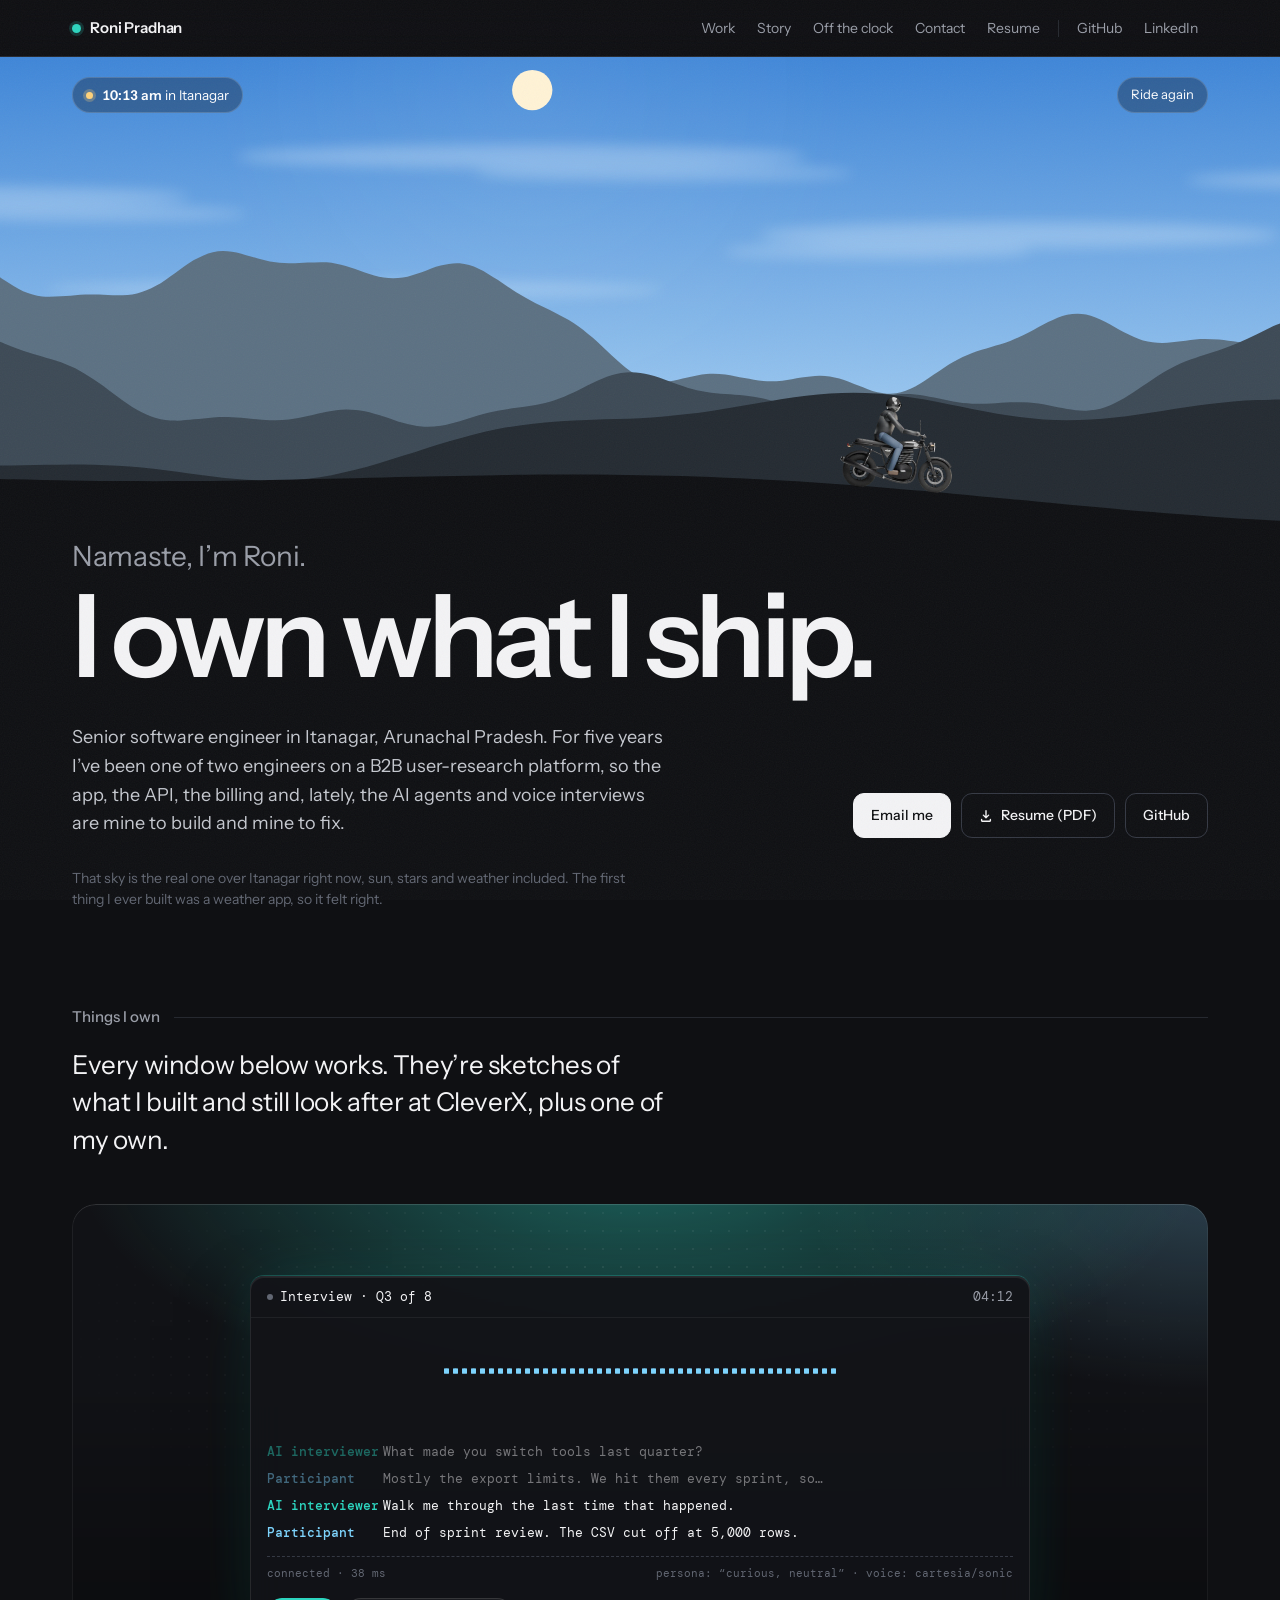
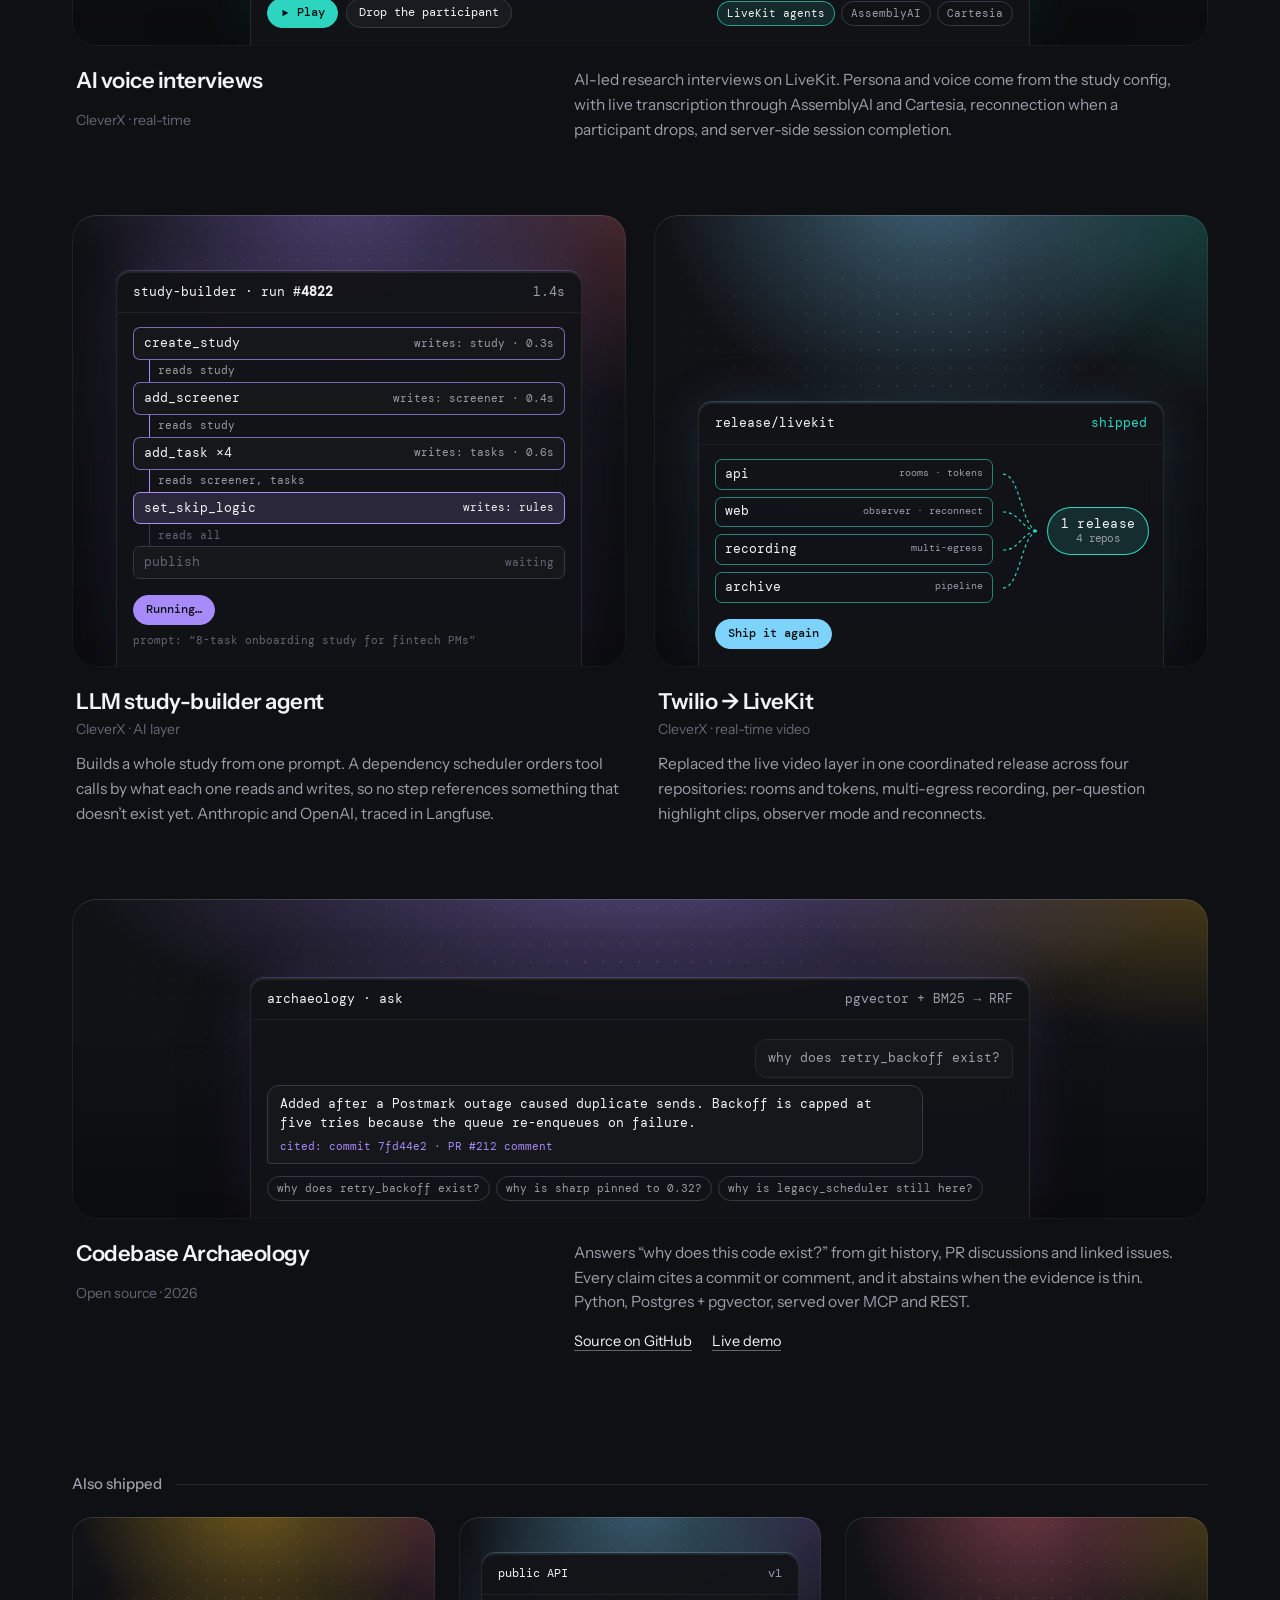
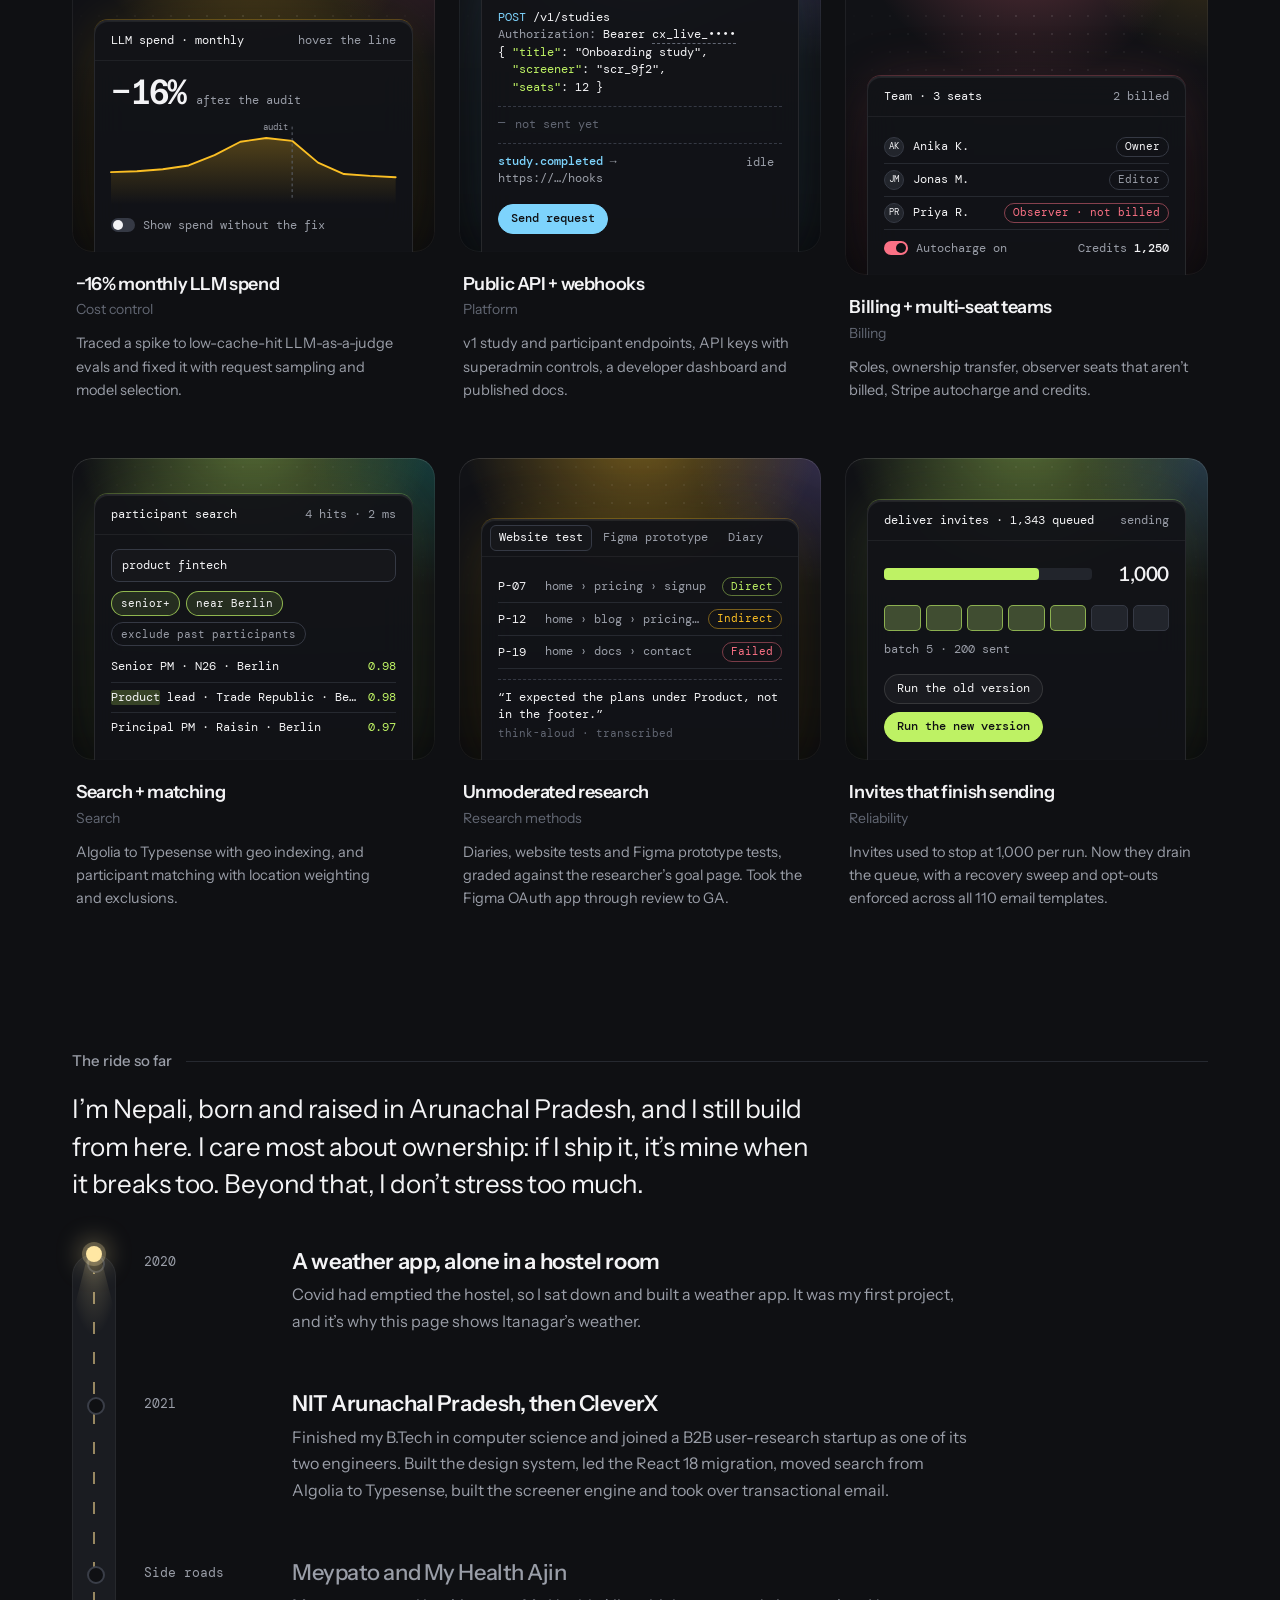
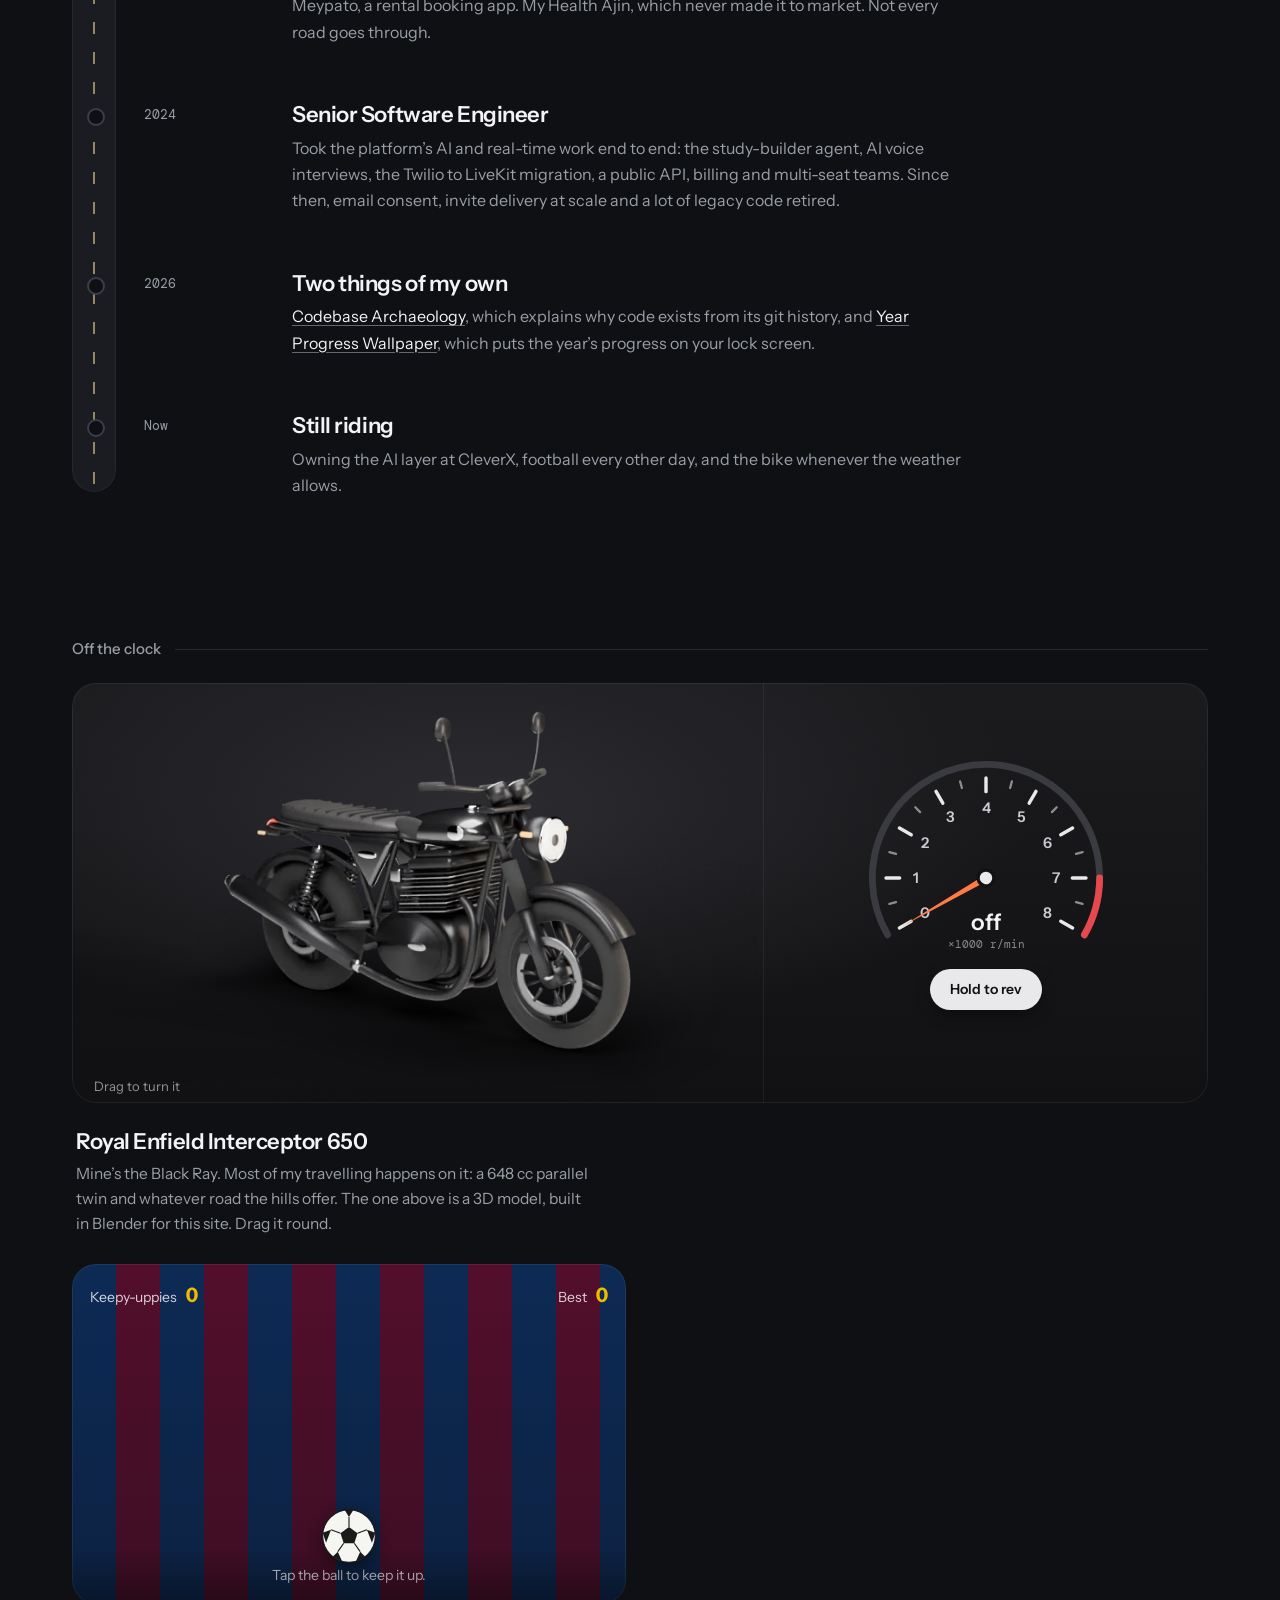
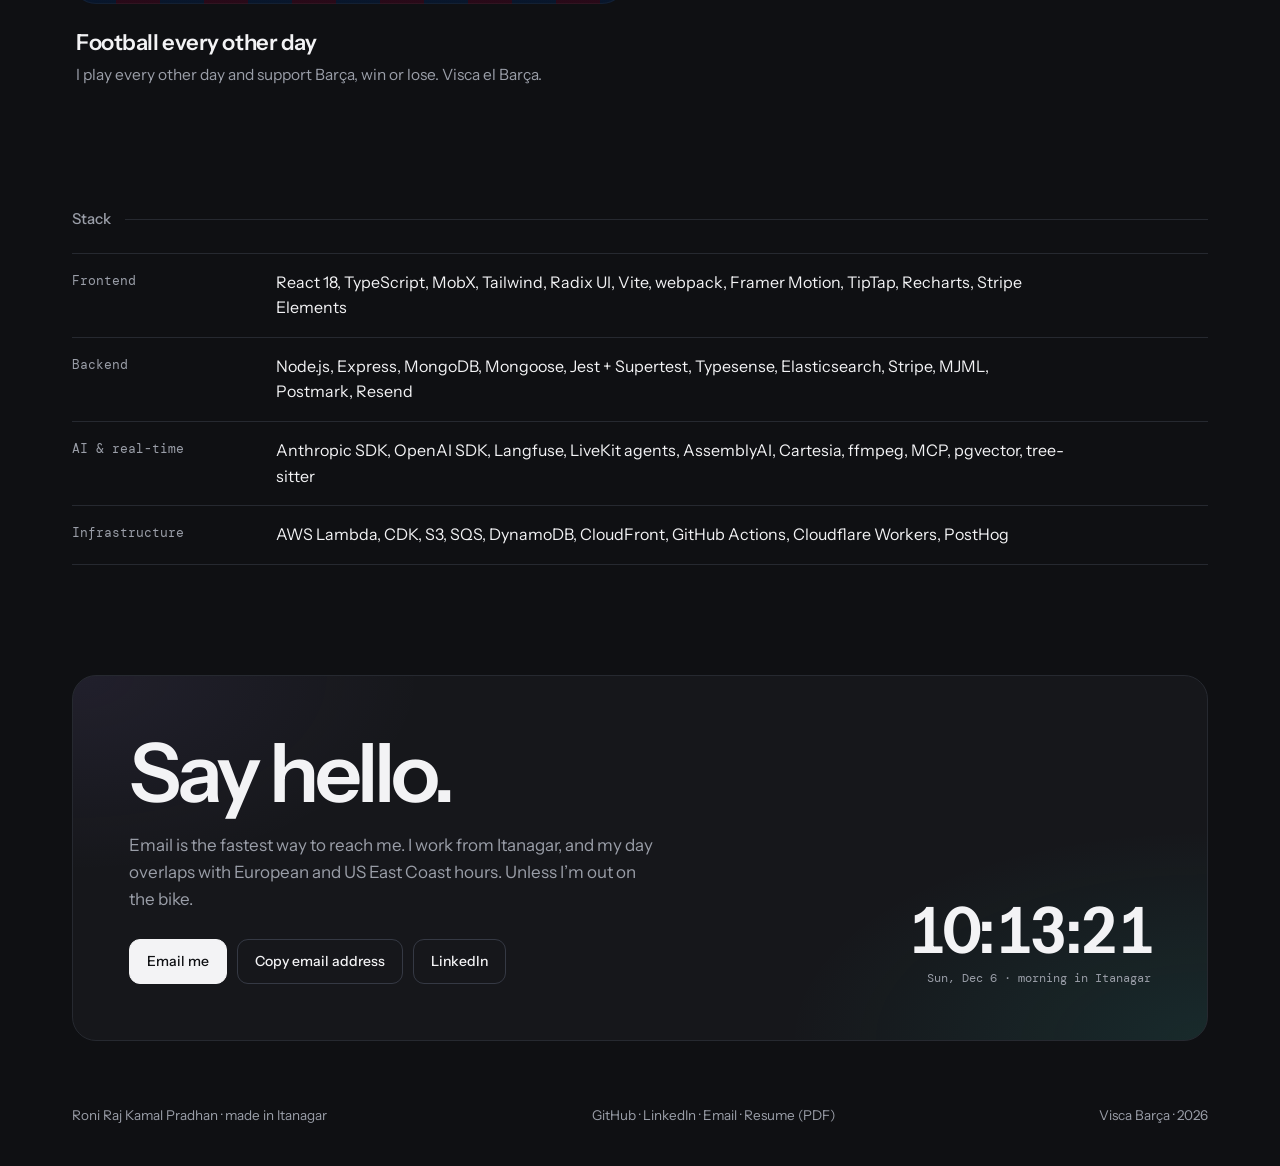
==== index.html @ 92342957 "Rebuild the Interceptor from traced reference photos The tank, seat, side covers, engine, headers, p" ====
<!doctype html>
<html lang="en">
<head>
<meta charset="utf-8">
<meta name="viewport" content="width=device-width, initial-scale=1, viewport-fit=cover">
<meta name="color-scheme" content="dark">
<meta name="theme-color" content="#0F1013">

<!--
  Things you will want to edit over time:
  · the canonical / Open Graph / JSON-LD URLs below if the domain ever changes
  · the timezone line in the "Say hello" block (keep availability details off the site)
  · the story waypoints in "The ride so far"
  · experience rows and the Codebase Archaeology card
  · the resume PDF is generated, see README
-->
<title>Roni Pradhan — Senior Software Engineer</title>
<meta name="description" content="Roni Pradhan, senior software engineer in Itanagar, Arunachal Pradesh. One of two engineers on a B2B research platform: React, Node, AWS serverless, Stripe, LLM agents and real-time voice interviews. I own what I ship.">
<link rel="canonical" href="https://ronipradhan.dev/">
<meta property="og:type" content="website">
<meta property="og:title" content="Roni Pradhan — Senior Software Engineer">
<meta property="og:description" content="Senior software engineer in Itanagar, Arunachal Pradesh. React, Node, AWS serverless, Stripe, LLM agents, real-time voice. I own what I ship.">
<meta property="og:url" content="https://ronipradhan.dev/">
<meta property="og:image" content="https://ronipradhan.dev/assets/og.png">
<meta property="og:image:width" content="1200">
<meta property="og:image:height" content="630">
<meta name="twitter:card" content="summary_large_image">
<meta name="twitter:title" content="Roni Pradhan — Senior Software Engineer">
<meta name="twitter:description" content="Senior software engineer in Itanagar, Arunachal Pradesh. I own what I ship.">
<meta name="twitter:image" content="https://ronipradhan.dev/assets/og.png">
<link rel="icon" href="assets/favicon.svg" type="image/svg+xml">

<link rel="preconnect" href="https://fonts.googleapis.com">
<link rel="preconnect" href="https://fonts.gstatic.com" crossorigin>
<link href="https://fonts.googleapis.com/css2?family=Instrument+Sans:wght@400;500;600;700&family=DM+Mono:wght@400;500&display=swap" rel="stylesheet">
<link rel="stylesheet" href="css/styles.css">

<script type="application/ld+json">
{
  "@context": "https://schema.org",
  "@type": "Person",
  "name": "Roni Raj Kamal Pradhan",
  "alternateName": "Roni Pradhan",
  "jobTitle": "Senior Software Engineer",
  "email": "mailto:ronirajkamalpradhan1112@gmail.com",
  "url": "https://ronipradhan.dev/",
  "sameAs": [
    "https://github.com/Roninanu777",
    "https://www.linkedin.com/in/roni-r-k-pradhan-279b06436/"
  ],
  "address": { "@type": "PostalAddress", "addressLocality": "Itanagar", "addressRegion": "Arunachal Pradesh", "addressCountry": "IN" },
  "alumniOf": { "@type": "CollegeOrUniversity", "name": "National Institute of Technology, Arunachal Pradesh" },
  "knowsAbout": ["React", "Node.js", "TypeScript", "AWS Lambda", "Stripe", "LLM agents", "LiveKit", "Langfuse", "MongoDB", "Typesense"]
}
</script>
</head>
<body>

<a class="skip" href="#main">Skip to content</a>

<nav class="nav" aria-label="Primary">
  <div class="wrap">
    <a class="brand" href="#top"><i aria-hidden="true"></i>Roni Pradhan</a>
    <div class="links">
      <a class="in" href="#work">Work</a>
      <a class="in" href="#story">Story</a>
      <a class="in" href="#off">Off the clock</a>
      <a class="in" href="#contact">Contact</a>
      <a href="assets/Roni-Pradhan-Senior-Software-Engineer.pdf" download>Resume</a>
      <span class="sep" aria-hidden="true"></span>
      <a href="https://github.com/Roninanu777" rel="me">GitHub</a>
      <a href="https://www.linkedin.com/in/roni-r-k-pradhan-279b06436/" rel="me">LinkedIn</a>
    </div>
  </div>
</nav>

<main class="wrap" id="main">
  <header class="hero" id="top">
    <div class="scene" id="scene" data-wx="clear">
      <svg class="land" viewBox="0 0 1600 440" preserveAspectRatio="xMidYMax slice" aria-hidden="true" focusable="false">
        <defs>
          <linearGradient id="skyg" x1="0" y1="0" x2="0" y2="1">
            <stop offset="0" class="s-top" stop-color="#0b1230"/>
            <stop offset=".78" class="s-hor" stop-color="#2a2c58"/>
          </linearGradient>
          <radialGradient id="glowg"><stop offset="0" stop-color="#fff" stop-opacity=".9"/><stop offset="1" stop-color="#fff" stop-opacity="0"/></radialGradient>
          <linearGradient id="beamg" x1="0" x2="1"><stop offset="0" stop-color="#FFE7A3" stop-opacity=".55"/><stop offset="1" stop-color="#FFE7A3" stop-opacity="0"/></linearGradient>
          <filter id="soft" x="-50%" y="-50%" width="200%" height="200%"><feGaussianBlur stdDeviation="6"/></filter>
          <filter id="beamblur" x="-20%" y="-50%" width="140%" height="200%"><feGaussianBlur stdDeviation="3"/></filter>
        </defs>
        <rect class="skyfill" width="1600" height="440" fill="url(#skyg)"/>
        <g class="stars"></g>
        <circle class="glow" cx="800" cy="300" r="260" fill="url(#glowg)"/>
        <circle class="sun" cx="800" cy="300" r="17"/>
        <g class="moon" transform="translate(1210 96)"><circle r="15"/><circle class="bite" cx="7" cy="-5" r="13"/></g>
        <g class="clouds" filter="url(#soft)">
          <ellipse cx="220" cy="118" rx="200" ry="9"/><ellipse cx="330" cy="132" rx="140" ry="6"/><ellipse cx="700" cy="84" rx="240" ry="10"/><ellipse cx="820" cy="98" rx="160" ry="6"/>
          <ellipse cx="1120" cy="150" rx="220" ry="11"/><ellipse cx="1000" cy="164" rx="130" ry="6"/><ellipse cx="1450" cy="104" rx="190" ry="8"/><ellipse cx="560" cy="196" rx="260" ry="7"/>
        </g>
        <path class="r0" d="M-40,185.8 C-37.3,184.3 -29.3,180.2 -24,177.2 C-18.7,174.2 -13.3,170.4 -8,167.7 C-2.7,165.0 2.7,162.2 8,160.9 C13.3,159.6 18.7,159.2 24,159.9 C29.3,160.6 34.7,162.9 40,165.0 C45.3,167.1 50.7,170.4 56,172.5 C61.3,174.7 66.7,176.8 72,177.7 C77.3,178.6 82.7,178.4 88,177.9 C93.3,177.3 98.7,175.5 104,174.3 C109.3,173.2 114.7,171.5 120,170.8 C125.3,170.1 130.7,170.0 136,170.2 C141.3,170.3 146.7,171.4 152,172.0 C157.3,172.5 162.7,173.4 168,173.4 C173.3,173.4 178.7,172.8 184,171.9 C189.3,171.0 194.7,169.1 200,168.1 C205.3,167.0 210.7,165.5 216,165.5 C221.3,165.5 226.7,166.2 232,168.1 C237.3,169.9 242.7,173.3 248,176.6 C253.3,179.9 258.7,184.5 264,188.0 C269.3,191.5 274.7,195.1 280,197.4 C285.3,199.7 290.7,201.1 296,201.8 C301.3,202.5 306.7,202.0 312,201.7 C317.3,201.5 322.7,200.6 328,200.3 C333.3,200.1 338.7,200.1 344,200.2 C349.3,200.3 354.7,201.0 360,200.9 C365.3,200.7 370.7,200.6 376,199.3 C381.3,198.0 386.7,195.8 392,192.9 C397.3,190.1 402.7,185.9 408,182.2 C413.3,178.6 418.7,174.1 424,171.2 C429.3,168.2 434.7,165.6 440,164.5 C445.3,163.3 450.7,163.5 456,164.1 C461.3,164.7 466.7,166.7 472,168.1 C477.3,169.5 482.7,171.4 488,172.4 C493.3,173.3 498.7,173.8 504,173.9 C509.3,174.1 514.7,173.3 520,173.2 C525.3,173.1 530.7,172.7 536,173.1 C541.3,173.6 546.7,174.8 552,176.2 C557.3,177.6 562.7,179.9 568,181.6 C573.3,183.2 578.7,185.2 584,185.9 C589.3,186.7 594.7,186.7 600,185.9 C605.3,185.2 610.7,183.1 616,181.4 C621.3,179.7 626.7,177.0 632,175.8 C637.3,174.5 642.7,173.5 648,173.9 C653.3,174.3 658.7,176.0 664,178.4 C669.3,180.7 674.7,184.5 680,187.8 C685.3,191.2 690.7,195.3 696,198.6 C701.3,201.9 706.7,204.9 712,207.6 C717.3,210.4 722.7,212.5 728,215.3 C733.3,218.0 738.7,220.6 744,224.2 C749.3,227.7 754.7,232.0 760,236.5 C765.3,241.1 770.7,246.7 776,251.4 C781.3,256.2 786.7,261.4 792,264.9 C797.3,268.5 802.7,271.3 808,272.7 C813.3,274.1 818.7,274.0 824,273.6 C829.3,273.1 834.7,271.3 840,270.2 C845.3,269.2 850.7,267.7 856,267.3 C861.3,266.8 866.7,267.1 872,267.6 C877.3,268.2 882.7,269.7 888,270.6 C893.3,271.5 898.7,272.8 904,273.1 C909.3,273.5 914.7,273.3 920,272.8 C925.3,272.3 930.7,270.9 936,270.2 C941.3,269.5 946.7,268.5 952,268.6 C957.3,268.7 962.7,269.6 968,270.9 C973.3,272.3 978.7,274.9 984,276.8 C989.3,278.7 994.7,281.4 1000,282.5 C1005.3,283.6 1010.7,284.2 1016,283.4 C1021.3,282.6 1026.7,280.3 1032,277.7 C1037.3,275.0 1042.7,270.9 1048,267.4 C1053.3,264.0 1058.7,260.0 1064,257.0 C1069.3,254.0 1074.7,251.5 1080,249.4 C1085.3,247.3 1090.7,246.1 1096,244.4 C1101.3,242.7 1106.7,241.4 1112,239.3 C1117.3,237.2 1122.7,234.6 1128,232.0 C1133.3,229.3 1138.7,225.9 1144,223.4 C1149.3,220.9 1154.7,218.3 1160,217.2 C1165.3,216.2 1170.7,216.0 1176,217.0 C1181.3,218.0 1186.7,220.6 1192,223.1 C1197.3,225.7 1202.7,229.4 1208,232.1 C1213.3,234.7 1218.7,237.5 1224,239.0 C1229.3,240.5 1234.7,241.0 1240,241.1 C1245.3,241.2 1250.7,240.1 1256,239.6 C1261.3,239.0 1266.7,238.0 1272,237.7 C1277.3,237.5 1282.7,237.7 1288,238.2 C1293.3,238.6 1298.7,239.8 1304,240.2 C1309.3,240.6 1314.7,241.3 1320,240.8 C1325.3,240.3 1330.7,239.1 1336,237.4 C1341.3,235.8 1346.7,232.9 1352,230.8 C1357.3,228.7 1362.7,226.0 1368,224.7 C1373.3,223.5 1378.7,222.8 1384,223.4 C1389.3,223.9 1394.7,225.8 1400,227.8 C1405.3,229.8 1410.7,233.0 1416,235.2 C1421.3,237.4 1426.7,239.8 1432,241.0 C1437.3,242.2 1442.7,242.5 1448,242.2 C1453.3,241.9 1458.7,240.4 1464,239.3 C1469.3,238.2 1474.7,236.5 1480,235.5 C1485.3,234.4 1490.7,233.7 1496,232.9 C1501.3,232.2 1506.7,232.1 1512,231.0 C1517.3,229.8 1522.7,228.8 1528,226.3 C1533.3,223.8 1538.7,220.4 1544,216.1 C1549.3,211.9 1554.7,206.2 1560,201.0 C1565.3,195.7 1570.7,189.5 1576,184.8 C1581.3,180.0 1586.7,175.5 1592,172.4 C1597.3,169.4 1602.7,167.6 1608,166.2 C1613.3,164.9 1618.7,165.0 1624,164.5 C1629.3,164.0 1637.3,163.5 1640,163.3 L1640,440 L-40,440 Z"/>
        <path class="r1" d="M-40,224.7 C-37.3,223.2 -29.3,218.4 -24,216.1 C-18.7,213.8 -13.3,211.9 -8,210.9 C-2.7,209.9 2.7,209.9 8,210.1 C13.3,210.4 18.7,211.6 24,212.4 C29.3,213.3 34.7,214.6 40,215.3 C45.3,216.1 50.7,216.6 56,216.9 C61.3,217.1 66.7,216.9 72,216.9 C77.3,217.0 82.7,216.8 88,217.2 C93.3,217.6 98.7,218.2 104,219.4 C109.3,220.5 114.7,222.3 120,224.0 C125.3,225.7 130.7,228.0 136,229.6 C141.3,231.2 146.7,232.9 152,233.6 C157.3,234.4 162.7,234.5 168,234.2 C173.3,233.8 178.7,232.6 184,231.5 C189.3,230.5 194.7,228.9 200,228.1 C205.3,227.3 210.7,226.5 216,226.7 C221.3,226.8 226.7,227.7 232,229.1 C237.3,230.4 242.7,232.6 248,234.7 C253.3,236.8 258.7,239.4 264,241.5 C269.3,243.7 274.7,245.8 280,247.6 C285.3,249.4 290.7,250.8 296,252.4 C301.3,254.1 306.7,255.4 312,257.4 C317.3,259.5 322.7,261.7 328,264.6 C333.3,267.5 338.7,271.1 344,274.8 C349.3,278.4 354.7,282.8 360,286.6 C365.3,290.4 370.7,294.4 376,297.3 C381.3,300.3 386.7,302.7 392,304.2 C397.3,305.8 402.7,306.3 408,306.5 C413.3,306.7 418.7,305.9 424,305.4 C429.3,305.0 434.7,304.1 440,303.8 C445.3,303.5 450.7,303.4 456,303.6 C461.3,303.7 466.7,304.4 472,304.9 C477.3,305.3 482.7,306.0 488,306.1 C493.3,306.3 498.7,306.2 504,305.6 C509.3,305.0 514.7,303.8 520,302.7 C525.3,301.7 530.7,300.0 536,299.1 C541.3,298.1 546.7,297.2 552,297.1 C557.3,297.0 562.7,297.6 568,298.6 C573.3,299.6 578.7,301.5 584,303.1 C589.3,304.8 594.7,307.0 600,308.4 C605.3,309.8 610.7,311.1 616,311.5 C621.3,311.9 626.7,311.6 632,310.8 C637.3,310.1 642.7,308.4 648,307.0 C653.3,305.5 658.7,303.5 664,302.0 C669.3,300.5 674.7,299.1 680,298.1 C685.3,297.0 690.7,296.4 696,295.7 C701.3,294.9 706.7,294.4 712,293.4 C717.3,292.3 722.7,291.1 728,289.4 C733.3,287.6 738.7,285.2 744,282.8 C749.3,280.3 754.7,277.2 760,274.8 C765.3,272.4 770.7,269.8 776,268.3 C781.3,266.8 786.7,265.8 792,265.8 C797.3,265.7 802.7,266.7 808,267.9 C813.3,269.1 818.7,271.3 824,273.1 C829.3,274.9 834.7,277.1 840,278.7 C845.3,280.2 850.7,281.5 856,282.4 C861.3,283.3 866.7,283.7 872,284.1 C877.3,284.6 882.7,284.7 888,285.4 C893.3,286.0 898.7,286.8 904,287.9 C909.3,289.1 914.7,290.8 920,292.3 C925.3,293.8 930.7,295.7 936,296.9 C941.3,298.2 946.7,299.3 952,299.5 C957.3,299.7 962.7,299.3 968,298.3 C973.3,297.3 978.7,295.4 984,293.7 C989.3,292.0 994.7,289.7 1000,288.2 C1005.3,286.6 1010.7,285.2 1016,284.5 C1021.3,283.9 1026.7,284.0 1032,284.4 C1037.3,284.8 1042.7,286.1 1048,287.1 C1053.3,288.1 1058.7,289.6 1064,290.4 C1069.3,291.3 1074.7,292.0 1080,292.2 C1085.3,292.5 1090.7,292.2 1096,292.0 C1101.3,291.8 1106.7,291.1 1112,291.0 C1117.3,290.9 1122.7,290.8 1128,291.3 C1133.3,291.7 1138.7,292.6 1144,293.6 C1149.3,294.5 1154.7,295.9 1160,296.7 C1165.3,297.4 1170.7,298.3 1176,298.1 C1181.3,297.8 1186.7,297.0 1192,295.2 C1197.3,293.5 1202.7,290.7 1208,287.7 C1213.3,284.7 1218.7,280.7 1224,277.2 C1229.3,273.7 1234.7,269.8 1240,266.6 C1245.3,263.5 1250.7,260.6 1256,258.2 C1261.3,255.8 1266.7,254.1 1272,252.2 C1277.3,250.4 1282.7,249.0 1288,247.1 C1293.3,245.2 1298.7,243.3 1304,241.1 C1309.3,238.8 1314.7,236.1 1320,233.6 C1325.3,231.1 1330.7,228.2 1336,226.0 C1341.3,223.9 1346.7,221.9 1352,220.8 C1357.3,219.8 1362.7,219.4 1368,219.5 C1373.3,219.7 1378.7,220.8 1384,221.7 C1389.3,222.5 1394.7,224.1 1400,224.8 C1405.3,225.5 1410.7,226.1 1416,226.0 C1421.3,225.8 1426.7,224.9 1432,223.7 C1437.3,222.5 1442.7,220.5 1448,218.8 C1453.3,217.1 1458.7,214.9 1464,213.4 C1469.3,211.9 1474.7,210.6 1480,209.8 C1485.3,209.0 1490.7,208.8 1496,208.6 C1501.3,208.3 1506.7,208.6 1512,208.3 C1517.3,208.1 1522.7,207.8 1528,207.1 C1533.3,206.5 1538.7,205.3 1544,204.2 C1549.3,203.1 1554.7,201.4 1560,200.5 C1565.3,199.6 1570.7,198.6 1576,198.7 C1581.3,198.8 1586.7,199.5 1592,201.1 C1597.3,202.6 1602.7,205.2 1608,208.0 C1613.3,210.7 1618.7,214.4 1624,217.5 C1629.3,220.6 1637.3,225.1 1640,226.6 L1640,440 L-40,440 Z"/>
        <path class="r2" d="M-40,323.7 C-36.7,323.1 -26.7,321.3 -20,320.3 C-13.3,319.2 -6.7,318.1 0,317.3 C6.7,316.4 13.3,315.7 20,315.2 C26.7,314.7 33.3,314.4 40,314.4 C46.7,314.3 53.3,314.5 60,314.9 C66.7,315.3 73.3,316.0 80,316.9 C86.7,317.7 93.3,318.8 100,320.0 C106.7,321.3 113.3,322.7 120,324.1 C126.7,325.5 133.3,327.1 140,328.6 C146.7,330.1 153.3,331.7 160,333.1 C166.7,334.5 173.3,335.9 180,337.1 C186.7,338.3 193.3,339.4 200,340.4 C206.7,341.3 213.3,342.0 220,342.6 C226.7,343.2 233.3,343.6 240,343.9 C246.7,344.1 253.3,344.2 260,344.3 C266.7,344.3 273.3,344.2 280,344.1 C286.7,344.0 293.3,343.8 300,343.7 C306.7,343.6 313.3,343.4 320,343.4 C326.7,343.4 333.3,343.4 340,343.6 C346.7,343.8 353.3,344.1 360,344.5 C366.7,344.9 373.3,345.5 380,346.1 C386.7,346.7 393.3,347.5 400,348.3 C406.7,349.2 413.3,350.1 420,351.0 C426.7,351.8 433.3,352.8 440,353.6 C446.7,354.4 453.3,355.2 460,355.7 C466.7,356.3 473.3,356.8 480,357.0 C486.7,357.2 493.3,357.2 500,357.0 C506.7,356.7 513.3,356.3 520,355.5 C526.7,354.8 533.3,353.7 540,352.5 C546.7,351.2 553.3,349.7 560,348.0 C566.7,346.4 573.3,344.4 580,342.5 C586.7,340.5 593.3,338.3 600,336.2 C606.7,334.1 613.3,331.9 620,329.7 C626.7,327.6 633.3,325.5 640,323.6 C646.7,321.6 653.3,319.8 660,318.1 C666.7,316.4 673.3,314.9 680,313.6 C686.7,312.3 693.3,311.2 700,310.3 C706.7,309.3 713.3,308.6 720,308.0 C726.7,307.4 733.3,307.0 740,306.7 C746.7,306.3 753.3,306.1 760,305.8 C766.7,305.6 773.3,305.4 780,305.2 C786.7,305.0 793.3,304.7 800,304.4 C806.7,304.0 813.3,303.6 820,303.0 C826.7,302.5 833.3,301.8 840,301.0 C846.7,300.2 853.3,299.3 860,298.3 C866.7,297.4 873.3,296.2 880,295.1 C886.7,294.0 893.3,292.8 900,291.6 C906.7,290.5 913.3,289.3 920,288.3 C926.7,287.3 933.3,286.3 940,285.5 C946.7,284.7 953.3,284.1 960,283.6 C966.7,283.2 973.3,283.0 980,283.0 C986.7,283.0 993.3,283.2 1000,283.7 C1006.7,284.1 1013.3,284.8 1020,285.7 C1026.7,286.5 1033.3,287.6 1040,288.8 C1046.7,289.9 1053.3,291.3 1060,292.6 C1066.7,293.9 1073.3,295.3 1080,296.6 C1086.7,297.9 1093.3,299.3 1100,300.4 C1106.7,301.6 1113.3,302.6 1120,303.5 C1126.7,304.3 1133.3,305.0 1140,305.5 C1146.7,305.9 1153.3,306.2 1160,306.2 C1166.7,306.2 1173.3,306.0 1180,305.6 C1186.7,305.3 1193.3,304.6 1200,303.9 C1206.7,303.2 1213.3,302.3 1220,301.3 C1226.7,300.4 1233.3,299.3 1240,298.3 C1246.7,297.2 1253.3,296.2 1260,295.2 C1266.7,294.2 1273.3,293.3 1280,292.5 C1286.7,291.7 1293.3,291.0 1300,290.4 C1306.7,289.9 1313.3,289.5 1320,289.2 C1326.7,288.9 1333.3,288.8 1340,288.8 C1346.7,288.7 1353.3,288.8 1360,289.0 C1366.7,289.1 1373.3,289.3 1380,289.5 C1386.7,289.7 1393.3,289.9 1400,290.0 C1406.7,290.1 1413.3,290.2 1420,290.1 C1426.7,290.1 1433.3,289.9 1440,289.5 C1446.7,289.2 1453.3,288.7 1460,288.0 C1466.7,287.3 1473.3,286.5 1480,285.5 C1486.7,284.5 1493.3,283.4 1500,282.2 C1506.7,281.0 1513.3,279.6 1520,278.3 C1526.7,277.0 1533.3,275.5 1540,274.3 C1546.7,273.0 1553.3,271.7 1560,270.6 C1566.7,269.5 1573.3,268.5 1580,267.7 C1586.7,267.0 1593.3,266.4 1600,266.1 C1606.7,265.8 1613.3,265.7 1620,266.0 C1626.7,266.2 1636.7,267.2 1640,267.4 L1640,440 L-40,440 Z"/>
        <path class="r3" d="M-40,345.8 C-36.0,345.9 -24.0,346.1 -16,346.2 C-8.0,346.3 0.0,346.5 8,346.7 C16.0,346.9 24.0,347.1 32,347.4 C40.0,347.6 48.0,347.9 56,348.1 C64.0,348.4 72.0,348.7 80,349.0 C88.0,349.3 96.0,349.6 104,349.9 C112.0,350.2 120.0,350.5 128,350.9 C136.0,351.2 144.0,351.5 152,351.8 C160.0,352.1 168.0,352.5 176,352.8 C184.0,353.1 192.0,353.4 200,353.7 C208.0,354.0 216.0,354.3 224,354.5 C232.0,354.8 240.0,355.1 248,355.3 C256.0,355.6 264.0,355.8 272,356.0 C280.0,356.2 288.0,356.4 296,356.6 C304.0,356.7 312.0,356.9 320,357.0 C328.0,357.1 336.0,357.2 344,357.3 C352.0,357.4 360.0,357.5 368,357.5 C376.0,357.6 384.0,357.6 392,357.6 C400.0,357.6 408.0,357.6 416,357.5 C424.0,357.5 432.0,357.4 440,357.3 C448.0,357.3 456.0,357.2 464,357.0 C472.0,356.9 480.0,356.8 488,356.6 C496.0,356.5 504.0,356.3 512,356.2 C520.0,356.0 528.0,355.8 536,355.6 C544.0,355.5 552.0,355.3 560,355.1 C568.0,354.9 576.0,354.7 584,354.5 C592.0,354.3 600.0,354.1 608,353.9 C616.0,353.7 624.0,353.5 632,353.4 C640.0,353.2 648.0,353.0 656,352.9 C664.0,352.7 672.0,352.6 680,352.5 C688.0,352.4 696.0,352.3 704,352.2 C712.0,352.1 720.0,352.1 728,352.0 C736.0,352.0 744.0,352.0 752,352.0 C760.0,352.0 768.0,352.1 776,352.1 C784.0,352.2 792.0,352.3 800,352.5 C808.0,352.6 816.0,352.8 824,353.0 C832.0,353.2 840.0,353.4 848,353.7 C856.0,353.9 864.0,354.2 872,354.6 C880.0,354.9 888.0,355.3 896,355.7 C904.0,356.1 912.0,356.5 920,357.0 C928.0,357.4 936.0,357.9 944,358.5 C952.0,359.0 960.0,359.5 968,360.1 C976.0,360.7 984.0,361.3 992,361.9 C1000.0,362.5 1008.0,363.2 1016,363.9 C1024.0,364.5 1032.0,365.2 1040,365.9 C1048.0,366.7 1056.0,367.4 1064,368.1 C1072.0,368.9 1080.0,369.6 1088,370.4 C1096.0,371.1 1104.0,371.9 1112,372.6 C1120.0,373.4 1128.0,374.2 1136,374.9 C1144.0,375.7 1152.0,376.4 1160,377.2 C1168.0,377.9 1176.0,378.7 1184,379.4 C1192.0,380.1 1200.0,380.9 1208,381.6 C1216.0,382.3 1224.0,382.9 1232,383.6 C1240.0,384.3 1248.0,384.9 1256,385.5 C1264.0,386.1 1272.0,386.7 1280,387.3 C1288.0,387.8 1296.0,388.4 1304,388.9 C1312.0,389.4 1320.0,389.8 1328,390.3 C1336.0,390.7 1344.0,391.1 1352,391.4 C1360.0,391.8 1368.0,392.1 1376,392.4 C1384.0,392.7 1392.0,392.9 1400,393.1 C1408.0,393.3 1416.0,393.5 1424,393.6 C1432.0,393.8 1440.0,393.9 1448,393.9 C1456.0,394.0 1464.0,394.0 1472,394.0 C1480.0,393.9 1488.0,393.9 1496,393.8 C1504.0,393.7 1512.0,393.6 1520,393.4 C1528.0,393.2 1536.0,393.0 1544,392.8 C1552.0,392.6 1560.0,392.4 1568,392.1 C1576.0,391.8 1584.0,391.5 1592,391.2 C1600.0,390.9 1608.0,390.5 1616,390.2 C1624.0,389.8 1636.0,389.2 1640,389.0 L1640,440 L-40,440 Z"/>
        <path id="road" d="M-40,345.8 C-36.0,345.9 -24.0,346.1 -16,346.2 C-8.0,346.3 0.0,346.5 8,346.7 C16.0,346.9 24.0,347.1 32,347.4 C40.0,347.6 48.0,347.9 56,348.1 C64.0,348.4 72.0,348.7 80,349.0 C88.0,349.3 96.0,349.6 104,349.9 C112.0,350.2 120.0,350.5 128,350.9 C136.0,351.2 144.0,351.5 152,351.8 C160.0,352.1 168.0,352.5 176,352.8 C184.0,353.1 192.0,353.4 200,353.7 C208.0,354.0 216.0,354.3 224,354.5 C232.0,354.8 240.0,355.1 248,355.3 C256.0,355.6 264.0,355.8 272,356.0 C280.0,356.2 288.0,356.4 296,356.6 C304.0,356.7 312.0,356.9 320,357.0 C328.0,357.1 336.0,357.2 344,357.3 C352.0,357.4 360.0,357.5 368,357.5 C376.0,357.6 384.0,357.6 392,357.6 C400.0,357.6 408.0,357.6 416,357.5 C424.0,357.5 432.0,357.4 440,357.3 C448.0,357.3 456.0,357.2 464,357.0 C472.0,356.9 480.0,356.8 488,356.6 C496.0,356.5 504.0,356.3 512,356.2 C520.0,356.0 528.0,355.8 536,355.6 C544.0,355.5 552.0,355.3 560,355.1 C568.0,354.9 576.0,354.7 584,354.5 C592.0,354.3 600.0,354.1 608,353.9 C616.0,353.7 624.0,353.5 632,353.4 C640.0,353.2 648.0,353.0 656,352.9 C664.0,352.7 672.0,352.6 680,352.5 C688.0,352.4 696.0,352.3 704,352.2 C712.0,352.1 720.0,352.1 728,352.0 C736.0,352.0 744.0,352.0 752,352.0 C760.0,352.0 768.0,352.1 776,352.1 C784.0,352.2 792.0,352.3 800,352.5 C808.0,352.6 816.0,352.8 824,353.0 C832.0,353.2 840.0,353.4 848,353.7 C856.0,353.9 864.0,354.2 872,354.6 C880.0,354.9 888.0,355.3 896,355.7 C904.0,356.1 912.0,356.5 920,357.0 C928.0,357.4 936.0,357.9 944,358.5 C952.0,359.0 960.0,359.5 968,360.1 C976.0,360.7 984.0,361.3 992,361.9 C1000.0,362.5 1008.0,363.2 1016,363.9 C1024.0,364.5 1032.0,365.2 1040,365.9 C1048.0,366.7 1056.0,367.4 1064,368.1 C1072.0,368.9 1080.0,369.6 1088,370.4 C1096.0,371.1 1104.0,371.9 1112,372.6 C1120.0,373.4 1128.0,374.2 1136,374.9 C1144.0,375.7 1152.0,376.4 1160,377.2 C1168.0,377.9 1176.0,378.7 1184,379.4 C1192.0,380.1 1200.0,380.9 1208,381.6 C1216.0,382.3 1224.0,382.9 1232,383.6 C1240.0,384.3 1248.0,384.9 1256,385.5 C1264.0,386.1 1272.0,386.7 1280,387.3 C1288.0,387.8 1296.0,388.4 1304,388.9 C1312.0,389.4 1320.0,389.8 1328,390.3 C1336.0,390.7 1344.0,391.1 1352,391.4 C1360.0,391.8 1368.0,392.1 1376,392.4 C1384.0,392.7 1392.0,392.9 1400,393.1 C1408.0,393.3 1416.0,393.5 1424,393.6 C1432.0,393.8 1440.0,393.9 1448,393.9 C1456.0,394.0 1464.0,394.0 1472,394.0 C1480.0,393.9 1488.0,393.9 1496,393.8 C1504.0,393.7 1512.0,393.6 1520,393.4 C1528.0,393.2 1536.0,393.0 1544,392.8 C1552.0,392.6 1560.0,392.4 1568,392.1 C1576.0,391.8 1584.0,391.5 1592,391.2 C1600.0,390.9 1608.0,390.5 1616,390.2 C1624.0,389.8 1636.0,389.2 1640,389.0" fill="none" stroke="none"/>
        <g id="rider" class="rider" transform="translate(-200 400)">
          <path class="beam" d="M30.1,-38.4 L212,-80 L212,0 Z" fill="url(#beamg)" filter="url(#beamblur)"/>
          <circle class="lamp-dot" cx="30.1" cy="-38.4" r="2.6"/>
          <!-- Blender render of me on the Interceptor 650 (Black Ray): 2.2 m x 1.8 m, ground at y = 0 -->
          <image class="bike" href="assets/interceptor/rider.webp" x="-52.3" y="-81.8" width="100" height="81.8"/>
        </g>
      </svg>
      <div class="rain" aria-hidden="true"></div>
      <div class="wrap scene-ui">
        <p class="now"><i aria-hidden="true"></i><span><b id="now-time">--:--</b> in Itanagar<span id="now-wx"></span></span></p>
        <button type="button" class="ride-btn" id="ride-again">Ride again</button>
      </div>
    </div>
    <div class="intro">
      <p class="hi">Namaste, I’m Roni.</p>
      <h1>I own what I ship.</h1>
      <div class="lede">
        <p>Senior software engineer in Itanagar, Arunachal Pradesh. For five years I’ve been one of two engineers on a B2B user-research platform, so the app, the API, the billing and, lately, the AI agents and voice interviews are mine to build and mine to fix.</p>
        <div class="btns">
          <a class="btn fill" href="mailto:ronirajkamalpradhan1112@gmail.com">Email me</a>
          <a class="btn line" href="assets/Roni-Pradhan-Senior-Software-Engineer.pdf" download><svg width="14" height="14" viewBox="0 0 16 16" fill="none" stroke="currentColor" stroke-width="1.6" stroke-linecap="round" stroke-linejoin="round" aria-hidden="true"><path d="M8 2v8m0 0L5 7m3 3 3-3M3 12v1.5A.5.5 0 0 0 3.5 14h9a.5.5 0 0 0 .5-.5V12"/></svg>Resume (PDF)</a>
          <a class="btn line" href="https://github.com/Roninanu777" rel="me">GitHub</a>
        </div>
      </div>
      <p class="skynote">That sky is the real one over Itanagar right now, sun, stars and weather included. The first thing I ever built was a weather app, so it felt right.</p>
    </div>
  </header>

  <section class="work" id="work" aria-labelledby="work-h">
    <h2 class="sh" id="work-h">Things I own</h2>
    <p class="sub">Every window below works. They’re sketches of what I built and still look after at CleverX, plus one of my own.</p>
    <div class="feat">
    <article class="proj wide" style="--tint:var(--teal);--tint2:var(--sky)">
      <div class="stage">
        <div class="ui win voice" id="voice" data-state="idle">
        <div class="hd"><span class="live">Interview · Q3 of 8</span><span class="timer">04:12</span></div>
        <div class="wave" aria-hidden="true"></div>
        <div class="tr" aria-live="polite"></div>
        <div class="sess"><span class="net">connected · 38 ms</span><span>persona: “curious, neutral” · voice: cartesia/sonic</span></div>
        <div class="ctl">
          <button type="button" class="tbtn on" data-act="play" aria-pressed="false"><svg viewBox="0 0 12 12" aria-hidden="true"><path class="p1" d="M3 2l7 4-7 4z"/><path class="p2" d="M3 2h2v8H3zM7 2h2v8H7z"/></svg><span>Play</span></button>
          <button type="button" class="tbtn" data-act="drop">Drop the participant</button>
          <span class="chips"><span class="chip on">LiveKit agents</span><span class="chip">AssemblyAI</span><span class="chip">Cartesia</span></span>
        </div>
      </div>
      </div>
      <div class="info">
        <h3>AI voice interviews</h3>
        <p class="kind">CleverX · real-time</p>
        <p class="cap">AI-led research interviews on LiveKit. Persona and voice come from the study config, with live transcription through AssemblyAI and Cartesia, reconnection when a participant drops, and server-side session completion.</p>
      </div>
    </article>

    <article class="proj" style="--tint:var(--violet);--tint2:var(--coral)">
      <div class="stage">
        <div class="ui win" id="agent">
        <div class="hd"><span>study-builder · run #<b class="run">4821</b></span><span class="tot">1.9s</span></div>
        <div class="dag">
          <div class="node done"><span>create_study</span><small>writes: study</small></div>
          <div class="edge on">reads study</div>
          <div class="node done"><span>add_screener</span><small>writes: screener</small></div>
          <div class="edge on">reads study</div>
          <div class="node done"><span>add_task ×4</span><small>writes: tasks</small></div>
          <div class="edge on">reads screener, tasks</div>
          <div class="node done"><span>set_skip_logic</span><small>writes: rules</small></div>
          <div class="edge on">reads all</div>
          <div class="node done"><span>publish</span><small>ok</small></div>
        </div>
        <div class="ctl"><button type="button" class="tbtn on" data-act="run">Run the agent</button><span class="note">prompt: “8-task onboarding study for fintech PMs”</span></div>
      </div>
      </div>
      <div class="info">
        <h3>LLM study-builder agent</h3>
        <p class="kind">CleverX · AI layer</p>
        <p class="cap">Builds a whole study from one prompt. A dependency scheduler orders tool calls by what each one reads and writes, so no step references something that doesn’t exist yet. Anthropic and OpenAI, traced in Langfuse.</p>
      </div>
    </article>

    <article class="proj" style="--tint:var(--sky);--tint2:var(--teal)">
      <div class="stage">
        <div class="ui win" id="mig" data-state="shipped">
        <div class="hd"><span>release/livekit</span><span class="st">shipped</span></div>
        <div class="mig">
          <div class="repos">
            <div class="repo ok"><span>api</span><small>rooms · tokens</small></div>
            <div class="repo ok"><span>web</span><small>observer · reconnect</small></div>
            <div class="repo ok"><span>recording</span><small>multi-egress</small></div>
            <div class="repo ok"><span>archive</span><small>pipeline</small></div>
          </div>
          <svg viewBox="0 0 36 100" preserveAspectRatio="none" aria-hidden="true">
            <path d="M0,10.5 C18,10.5 18,50 36,50"/><path d="M0,36.8 C18,36.8 18,50 36,50"/><path d="M0,63.2 C18,63.2 18,50 36,50"/><path d="M0,89.5 C18,89.5 18,50 36,50"/>
          </svg>
          <div class="rel">1 release<small>4 repos</small></div>
        </div>
        <div class="ctl"><button type="button" class="tbtn on" data-act="ship">Ship it again</button></div>
      </div>
      </div>
      <div class="info">
        <h3>Twilio → LiveKit</h3>
        <p class="kind">CleverX · real-time video</p>
        <p class="cap">Replaced the live video layer in one coordinated release across four repositories: rooms and tokens, multi-egress recording, per-question highlight clips, observer mode and reconnects.</p>
      </div>
    </article>

    <article class="proj wide" style="--tint:var(--violet);--tint2:var(--amber)">
      <div class="stage">
        <div class="ui win chat" id="arch">
        <div class="hd"><span>archaeology · ask</span><span>pgvector + BM25 → RRF</span></div>
        <div class="thread" aria-live="polite">
          <div class="bub q">why does retry_backoff exist?</div>
          <div class="bub a">Added after a Postmark outage caused duplicate sends. Backoff is capped at five tries because the queue re-enqueues on failure.<span class="cite">cited: commit 7fd44e2 · PR #212 comment</span></div>
        </div>
        <div class="asks" role="group" aria-label="Ask a question">
          <button type="button" class="chip" data-q="0">why does retry_backoff exist?</button>
          <button type="button" class="chip" data-q="1">why is sharp pinned to 0.32?</button>
          <button type="button" class="chip" data-q="2">why is legacy_scheduler still here?</button>
        </div>
      </div>
      </div>
      <div class="info">
        <h3>Codebase Archaeology</h3>
        <p class="kind">Open source · 2026</p>
        <p class="cap">Answers “why does this code exist?” from git history, PR discussions and linked issues. Every claim cites a commit or comment, and it abstains when the evidence is thin. Python, Postgres + pgvector, served over MCP and REST.</p>
        <p class="out"><a href="https://github.com/Roninanu777/codebase-archaeology">Source on GitHub</a><a href="https://codebase-archaeology.pages.dev">Live demo</a></p>
      </div>
    </article>
    </div>

    <h2 class="sh" id="more">Also shipped</h2>
    <div class="more">
    <article class="proj sm" style="--tint:var(--amber);--tint2:var(--coral)">
      <div class="stage">
        <div class="ui win" id="cost">
        <div class="hd"><span>LLM spend · monthly</span><span class="read">hover the line</span></div>
        <div class="big"><span class="val">−16%</span><small class="what">after the audit</small></div>
        <div class="plot">
          <svg class="spark" viewBox="0 0 300 90" role="img" aria-label="Illustrative monthly LLM spend: rises after judge evals are added, then drops 16% below the old baseline after the audit">
            <defs><linearGradient id="ag" x1="0" x2="0" y1="0" y2="1"><stop offset="0" stop-color="#FBBF24" stop-opacity=".28"/><stop offset="1" stop-color="#FBBF24" stop-opacity="0"/></linearGradient></defs>
            <path class="a" d="M0,56 L27.3,55 L54.5,53 L81.8,49 L109.1,38 L136.4,24 L163.6,20 L190.9,23 L218.2,46 L245.5,58 L272.7,60 L300,61.4 L300,90 L0,90 Z"/>
            <path class="ghost" d="M190.9,23 L218.2,21 L245.5,19 L272.7,17 L300,15"/>
            <path class="l" d="M0,56 L27.3,55 L54.5,53 L81.8,49 L109.1,38 L136.4,24 L163.6,20 L190.9,23 L218.2,46 L245.5,58 L272.7,60 L300,61.4"/>
            <line x1="190.9" y1="8" x2="190.9" y2="84" class="mark"/>
            <text x="186.9" y="12" text-anchor="end">audit</text>
            <line class="scrub" x1="0" y1="0" x2="0" y2="90"/>
            <circle class="dot" r="3.5" cx="-10" cy="-10"/>
          </svg>
        </div>
        <label class="sw"><input type="checkbox" id="ghost"><i aria-hidden="true"></i>Show spend without the fix</label>
      </div>
      </div>
      <div class="info">
        <h3>−16% monthly LLM spend</h3>
        <p class="kind">Cost control</p>
        <p class="cap">Traced a spike to low-cache-hit LLM-as-a-judge evals and fixed it with request sampling and model selection.</p>
      </div>
    </article>

    <article class="proj sm" style="--tint:var(--sky);--tint2:var(--violet)">
      <div class="stage">
        <div class="ui win" id="api">
        <div class="hd"><span>public API</span><span>v1</span></div>
<pre class="code"><span class="k">POST</span> /v1/studies
<span class="s">Authorization:</span> Bearer <button type="button" class="key" aria-label="Reveal the demo API key">cx_live_••••</button>
{ <span class="g">"title"</span>: "Onboarding study",
  <span class="g">"screener"</span>: "scr_9f2",
  <span class="g">"seats"</span>: 12 }</pre>
        <div class="resp" aria-live="polite"><span class="code-st">—</span><span class="body">not sent yet</span></div>
        <div class="evt"><span><b>study.completed</b> → https://…/hooks</span><span class="code-ev">idle</span></div>
        <div class="ctl"><button type="button" class="tbtn on" data-act="send">Send request</button></div>
      </div>
      </div>
      <div class="info">
        <h3>Public API + webhooks</h3>
        <p class="kind">Platform</p>
        <p class="cap">v1 study and participant endpoints, API keys with superadmin controls, a developer dashboard and published docs.</p>
      </div>
    </article>

    <article class="proj sm" style="--tint:var(--coral);--tint2:var(--amber)">
      <div class="stage">
        <div class="ui win" id="bill">
        <div class="hd"><span>Team · 3 seats</span><span class="billed">2 billed</span></div>
        <div class="seat"><span class="av">AK</span><span class="nm">Anika K.</span><span class="role own">Owner</span></div>
        <div class="seat"><span class="av">JM</span><span class="nm">Jonas M.</span><button type="button" class="role" data-role="Editor">Editor</button></div>
        <div class="seat"><span class="av">PR</span><span class="nm">Priya R.</span><button type="button" class="role x" data-role="Observer">Observer · not billed</button></div>
        <div class="bill">
          <button type="button" class="tog" role="switch" aria-checked="true"><i aria-hidden="true"></i><span>Autocharge on</span></button>
          <span>Credits <b class="credits">1,250</b></span>
        </div>
      </div>
      </div>
      <div class="info">
        <h3>Billing + multi-seat teams</h3>
        <p class="kind">Billing</p>
        <p class="cap">Roles, ownership transfer, observer seats that aren’t billed, Stripe autocharge and credits.</p>
      </div>
    </article>

    <article class="proj sm" style="--tint:var(--lime);--tint2:var(--teal)">
      <div class="stage">
        <div class="ui win" id="search">
        <div class="hd"><span>participant search</span><span class="took">3 hits · 4 ms</span></div>
        <label class="q"><span class="sr">Search participants</span><input type="search" value="product fintech" autocomplete="off" spellcheck="false"></label>
        <div class="chips filt" role="group" aria-label="Filters">
          <button type="button" class="chip on" data-f="senior" aria-pressed="true">senior+</button>
          <button type="button" class="chip on" data-f="berlin" aria-pressed="true">near Berlin</button>
          <button type="button" class="chip" data-f="exclude" aria-pressed="false">exclude past participants</button>
        </div>
        <div class="results" aria-live="polite"></div>
      </div>
      </div>
      <div class="info">
        <h3>Search + matching</h3>
        <p class="kind">Search</p>
        <p class="cap">Algolia to Typesense with geo indexing, and participant matching with location weighting and exclusions.</p>
      </div>
    </article>

    <article class="proj sm" style="--tint:var(--amber);--tint2:var(--violet)">
      <div class="stage">
        <div class="ui win" id="research">
        <div class="hd tabs" role="tablist" aria-label="Research method">
          <button type="button" role="tab" id="rt-web" aria-controls="rp-web" aria-selected="true">Website test</button>
          <button type="button" role="tab" id="rt-fig" aria-controls="rp-fig" aria-selected="false" tabindex="-1">Figma prototype</button>
          <button type="button" role="tab" id="rt-dia" aria-controls="rp-dia" aria-selected="false" tabindex="-1">Diary</button>
        </div>
        <div class="pane" role="tabpanel" id="rp-web" aria-labelledby="rt-web">
          <div class="verdict"><span class="pid">P-07</span><span class="path">home › pricing › signup</span><span class="v d">Direct</span></div>
          <div class="verdict"><span class="pid">P-12</span><span class="path">home › blog › pricing › signup</span><span class="v i">Indirect</span></div>
          <div class="verdict"><span class="pid">P-19</span><span class="path">home › docs › contact</span><span class="v f">Failed</span></div>
          <div class="quote">“I expected the plans under Product, not in the footer.”<small>think-aloud · transcribed</small></div>
        </div>
        <div class="pane" role="tabpanel" id="rp-fig" aria-labelledby="rt-fig" hidden>
          <div class="heat" aria-hidden="true"><i style="--x:22%;--y:30%;--s:1"></i><i style="--x:70%;--y:64%;--s:1.5"></i><i style="--x:76%;--y:70%;--s:.8"></i><i style="--x:48%;--y:42%;--s:.6"></i><span class="frm">Checkout · frame 3 of 5</span></div>
          <div class="kv"><span>completed</span><b>9 / 12</b></div>
          <div class="kv"><span>misclicks on “Continue”</span><b>31%</b></div>
        </div>
        <div class="pane" role="tabpanel" id="rp-dia" aria-labelledby="rt-dia" hidden>
          <div class="entry"><span class="pid">Day 1</span><span class="path">Set up the budget app</span><span class="len">1:12</span></div>
          <div class="entry"><span class="pid">Day 3</span><span class="path">Forgot to log lunch again</span><span class="len">0:48</span></div>
          <div class="entry"><span class="pid">Day 5</span><span class="path">Exported to a spreadsheet</span><span class="len">2:05</span></div>
          <div class="quote">“By Friday I stopped opening it.”<small>video diary · transcribed</small></div>
        </div>
      </div>
      </div>
      <div class="info">
        <h3>Unmoderated research</h3>
        <p class="kind">Research methods</p>
        <p class="cap">Diaries, website tests and Figma prototype tests, graded against the researcher’s goal page. Took the Figma OAuth app through review to GA.</p>
      </div>
    </article>

    <article class="proj sm" style="--tint:var(--lime);--tint2:var(--sky)">
      <div class="stage">
        <div class="ui win" id="deliver" data-mode="new">
        <div class="hd"><span>deliver invites · 1,343 queued</span><span class="st">drained</span></div>
        <div class="meter"><span class="bar"><i style="--w:100%"></i><em class="wall" aria-hidden="true"></em></span><b class="n">1,343</b></div>
        <div class="cells" aria-hidden="true"><i class="sent"></i><i class="sent"></i><i class="sent"></i><i class="sent"></i><i class="sent"></i><i class="sent"></i><i class="sent"></i></div>
        <div class="log" aria-live="polite">7 batches · 0 stranded · sweep idle</div>
        <div class="ctl">
          <button type="button" class="tbtn" data-act="old">Run the old version</button>
          <button type="button" class="tbtn on" data-act="new">Run the new version</button>
        </div>
      </div>
      </div>
      <div class="info">
        <h3>Invites that finish sending</h3>
        <p class="kind">Reliability</p>
        <p class="cap">Invites used to stop at 1,000 per run. Now they drain the queue, with a recovery sweep and opt-outs enforced across all 110 email templates.</p>
      </div>
    </article>
    </div>
  </section>

  <section class="ride" id="story" aria-labelledby="story-h">
    <h2 class="sh" id="story-h">The ride so far</h2>
    <p class="about">I’m Nepali, born and raised in Arunachal Pradesh, and I still build from here. I care most about ownership: if I ship it, it’s mine when it breaks too. Beyond that, I don’t stress too much.</p>
    <ol class="road" id="road-list">
      <li>
        <span class="km">2020</span>
        <div><h3>A weather app, alone in a hostel room</h3><p>Covid had emptied the hostel, so I sat down and built a weather app. It was my first project, and it’s why this page shows Itanagar’s weather.</p></div>
      </li>
      <li>
        <span class="km">2021</span>
        <div><h3>NIT Arunachal Pradesh, then CleverX</h3><p>Finished my B.Tech in computer science and joined a B2B user-research startup as one of its two engineers. Built the design system, led the React 18 migration, moved search from Algolia to Typesense, built the screener engine and took over transactional email.</p></div>
      </li>
      <li class="side">
        <span class="km">Side roads</span>
        <div><h3>Meypato and My Health Ajin</h3><p>Meypato, a rental booking app. My Health Ajin, which never made it to market. Not every road goes through.</p></div>
      </li>
      <li>
        <span class="km">2024</span>
        <div><h3>Senior Software Engineer</h3><p>Took the platform’s AI and real-time work end to end: the study-builder agent, AI voice interviews, the Twilio to LiveKit migration, a public API, billing and multi-seat teams. Since then, email consent, invite delivery at scale and a lot of legacy code retired.</p></div>
      </li>
      <li>
        <span class="km">2026</span>
        <div><h3>Two things of my own</h3><p><a href="https://github.com/Roninanu777/codebase-archaeology">Codebase Archaeology</a>, which explains why code exists from its git history, and <a href="https://year-progress-wallpaper-tau.vercel.app">Year Progress Wallpaper</a>, which puts the year’s progress on your lock screen.</p></div>
      </li>
      <li class="now-stop">
        <span class="km">Now</span>
        <div><h3>Still riding</h3><p>Owning the AI layer at CleverX, football every other day, and the bike whenever the weather allows.</p></div>
      </li>
    </ol>
  </section>

  <section class="off" id="off" aria-labelledby="off-h">
    <h2 class="sh" id="off-h">Off the clock</h2>
    <div class="off-grid">
      <article class="panel moto">
        <div class="play">
          <div class="spin" id="spin" tabindex="0" role="img" aria-label="3D model of my Royal Enfield Interceptor 650 in Black Ray, modelled and rendered in Blender. Drag or use the arrow keys to turn it.">
            <img src="assets/interceptor/spin-00.webp" alt="" width="800" height="500" loading="lazy" decoding="async" draggable="false">
            <span class="hint" aria-hidden="true">Drag to turn it</span>
          </div>
          <div class="dash">
          <svg class="gauge" viewBox="-110 -110 220 180" aria-hidden="true">
            <path class="track" d="M-83.9,54.5 A100,100 0 1 1 83.9,54.5"/>
            <path class="red" d="M52.6,-85.1 A100,100 0 0 1 83.9,54.5"/>
            <g class="ticks"></g>
            <g class="needle"><path d="M-3,6 L0,-86 L3,6 Z"/><circle r="7"/></g>
            <text class="rpm" y="46" text-anchor="middle">idle</text>
            <text class="unit" y="62" text-anchor="middle">×1000 r/min</text>
          </svg>
            <button type="button" class="throttle" id="throttle">Hold to rev</button>
            <p class="say" aria-live="polite"></p>
          </div>
        </div>
        <h3>Royal Enfield Interceptor 650</h3>
        <p>Mine’s the Black Ray. Most of my travelling happens on it: a 648 cc parallel twin and whatever road the hills offer. The one above is a 3D model, built in Blender for this site. Drag it round.
      </article>
      <article class="panel fball">
        <div class="play pitch" id="pitch">
          <p class="score"><span>Keepy-uppies <b id="kc">0</b></span><span>Best <b id="kb">0</b></span></p>
          <button type="button" class="ball" id="ball" aria-label="Kick the ball">
            <svg viewBox="-50 -50 100 100" aria-hidden="true"><circle r="47" class="leather"/><path class="patch" d="M0,-16 L15.2,-4.9 L9.4,12.9 L-9.4,12.9 L-15.2,-4.9 Z"/><path class="seam" d="M0,-16 L0,-34 M15.2,-4.9 L32,-11 M9.4,12.9 L20,28 M-9.4,12.9 L-20,28 M-15.2,-4.9 L-32,-11"/><path class="patch" d="M-8,-47 L8,-47 L0,-34 Z M47,-6 L41,12 L32,-11 Z M30,38 L12,46 L20,28 Z M-30,38 L-12,46 L-20,28 Z M-47,-6 L-41,12 L-32,-11 Z"/></svg>
          </button>
          <p class="say" id="kick-say" aria-live="polite">Tap the ball to keep it up.</p>
        </div>
        <h3>Football every other day</h3>
        <p>I play every other day and support Barça, win or lose. Visca el Barça.</p>
      </article>
    </div>
  </section>

  <section class="plain" id="stack">
    <h2 class="sh">Stack</h2>
    <dl class="stack">
      <div><dt>Frontend</dt><dd>React 18, TypeScript, MobX, Tailwind, Radix UI, Vite, webpack, Framer Motion, TipTap, Recharts, Stripe Elements</dd></div>
      <div><dt>Backend</dt><dd>Node.js, Express, MongoDB, Mongoose, Jest + Supertest, Typesense, Elasticsearch, Stripe, MJML, Postmark, Resend</dd></div>
      <div><dt>AI &amp; real-time</dt><dd>Anthropic SDK, OpenAI SDK, Langfuse, LiveKit agents, AssemblyAI, Cartesia, ffmpeg, MCP, pgvector, tree-sitter</dd></div>
      <div><dt>Infrastructure</dt><dd>AWS Lambda, CDK, S3, SQS, DynamoDB, CloudFront, GitHub Actions, Cloudflare Workers, PostHog</dd></div>
    </dl>
  </section>

  <section class="contact" id="contact">
    <div>
      <h2>Say hello.</h2>
      <p>Email is the fastest way to reach me. I work from Itanagar, and my day overlaps with European and US East Coast hours. Unless I’m out on the bike.</p>
      <div class="btns">
        <a class="btn fill" href="mailto:ronirajkamalpradhan1112@gmail.com">Email me</a>
        <button class="btn line" type="button" id="copy-email" data-email="ronirajkamalpradhan1112@gmail.com">Copy email address</button>
        <a class="btn line" href="https://www.linkedin.com/in/roni-r-k-pradhan-279b06436/" rel="me">LinkedIn</a>
      </div>
    </div>
    <div class="clock" aria-label="Current time in Itanagar">
      <span id="clock">--:--:--</span>
      <small id="dateline">UTC+5:30</small>
    </div>
  </section>

  <footer class="foot">
    <span>Roni Raj Kamal Pradhan · made in Itanagar</span>
    <span><a href="https://github.com/Roninanu777" rel="me">GitHub</a> · <a href="https://www.linkedin.com/in/roni-r-k-pradhan-279b06436/" rel="me">LinkedIn</a> · <a href="mailto:ronirajkamalpradhan1112@gmail.com">Email</a> · <a href="assets/Roni-Pradhan-Senior-Software-Engineer.pdf" download>Resume (PDF)</a></span>
    <span>Visca Barça · <span id="year">2026</span></span>
  </footer>
</main>

<script src="js/main.js" defer></script>
</body>
</html>
---- css/styles.css ----
/* ------------------------------------------------------------------
   Roni Pradhan — portfolio
   Design: the live sky over Itanagar, then shipped product UIs as working
   windows on lit stages, the story as a road, and what I do off the clock.
   Tokens first, then layout, then one block per card.
------------------------------------------------------------------- */

:root {
  --bg: #0F1013;
  --card: #16171B;
  --win: #1C1E23;
  --raised: #22252C;
  --border: #262930;
  --border-strong: #353944;
  --text: #F3F3F5;
  --muted: #9A9EA8;
  --faint: #626773;

  --violet: #A78BFA;
  --teal: #2DD4BF;
  --amber: #FBBF24;
  --coral: #FB7185;
  --sky: #7DD3FC;
  --lime: #BEF264;

  --sans: 'Instrument Sans', system-ui, -apple-system, 'Segoe UI', sans-serif;
  --mono: 'DM Mono', ui-monospace, Menlo, Consolas, monospace;

  --r: 18px;
  --ri: 12px;
  --gap: 14px;
  --pad: 22px;
  --ease: cubic-bezier(.2, .7, .2, 1);
}

* { box-sizing: border-box; }
html { scroll-behavior: smooth; scroll-padding-top: 72px; color-scheme: dark; }
body {
  margin: 0;
  background: var(--bg);
  color: var(--text);
  font-family: var(--sans);
  font-size: 15px;
  line-height: 1.5;
  -webkit-font-smoothing: antialiased;
}
/* film grain over everything, very faint */
body::after {
  content: ""; position: fixed; inset: 0; z-index: 100; pointer-events: none; opacity: .045;
  background-image: url("data:image/svg+xml,%3Csvg xmlns='http://www.w3.org/2000/svg' width='160' height='160'%3E%3Cfilter id='n'%3E%3CfeTurbulence type='fractalNoise' baseFrequency='.85' numOctaves='3' stitchTiles='stitch'/%3E%3C/filter%3E%3Crect width='100%25' height='100%25' filter='url(%23n)'/%3E%3C/svg%3E");
}
a { color: inherit; }
button { font: inherit; color: inherit; }
:where(a, button, input, [tabindex]):focus-visible { outline: 2px solid var(--sky); outline-offset: 2px; border-radius: 6px; }
::selection { background: var(--violet); color: var(--bg); }

.wrap { max-width: 1200px; margin: 0 auto; padding: 0 clamp(16px, 3vw, 32px); }
.sr { position: absolute; width: 1px; height: 1px; overflow: hidden; clip: rect(0 0 0 0); white-space: nowrap; }

.skip {
  position: absolute; left: -999px; top: 10px; z-index: 100;
  background: var(--text); color: var(--bg); padding: 8px 12px; border-radius: 8px; font-weight: 500; text-decoration: none;
}
.skip:focus { left: 12px; }

/* nav ---------------------------------------------------------------- */
.nav {
  position: sticky; top: 0; z-index: 20;
  background: rgba(15, 16, 19, .8);
  backdrop-filter: blur(12px) saturate(1.2); -webkit-backdrop-filter: blur(12px) saturate(1.2);
  border-bottom: 1px solid var(--border);
}
.nav .wrap { display: flex; justify-content: space-between; align-items: center; gap: 12px; height: 56px; }
.brand { font-weight: 600; text-decoration: none; letter-spacing: -.01em; display: flex; align-items: center; gap: 9px; white-space: nowrap; }
.brand i { width: 9px; height: 9px; border-radius: 50%; background: var(--teal); box-shadow: 0 0 0 3px rgba(45, 212, 191, .18); }
.nav .links { display: flex; gap: 2px; }
.nav .links a { text-decoration: none; color: var(--muted); padding: 6px 10px; border-radius: 8px; font-size: 14px; white-space: nowrap; }
.nav .links a:hover { color: var(--text); background: var(--card); }
.nav .links .sep { width: 1px; background: var(--border); margin: 8px 6px; }

/* hero: the live sky over Itanagar ------------------------------------ */
body { overflow-x: clip; }
.scene {
  --s-top: #0b1230; --s-hor: #2a2c58;
  position: relative; width: 100vw; margin-left: calc(50% - 50vw);
  height: clamp(340px, 58vh, 560px); overflow: hidden;
  background: linear-gradient(var(--s-top), var(--s-hor));
}
.land { position: absolute; inset: 0; width: 100%; height: 100%; display: block; }
.land .sun { fill: #FFF3D6; }
.land .glow { mix-blend-mode: screen; }
.land .moon circle { fill: #E9ECF5; }
.land .moon .bite { fill: var(--s-top); }
.land .stars circle { fill: #fff; }
.land .stars .tw { animation: twinkle 3.2s ease-in-out infinite alternate; }
@keyframes twinkle { to { opacity: .15; } }
.land .clouds { animation: drift 90s linear infinite alternate; }
@keyframes drift { to { transform: translateX(-60px); } }
.land .r3 { fill: var(--bg); }
.rider { cursor: pointer; outline: none; }
/* the render is lit like a studio; dim and cool it to sit in the scene's light */
.rider .bike { transition: filter 1.2s ease; filter: brightness(.92) saturate(.95); }
.scene.twilight .rider .bike { filter: brightness(.62) saturate(.8) sepia(.12); }
.scene.night .rider .bike { filter: brightness(.34) saturate(.55) hue-rotate(10deg); }
.rider .beam { opacity: 0; transition: opacity 1s ease; }
.scene.night .rider .beam { opacity: 1; }
.rider .lamp-dot { fill: #FFE7A3; opacity: 0; transition: opacity 1s ease; }
.scene.night .rider .lamp-dot { opacity: 1; }
.rain {
  position: absolute; inset: 0; pointer-events: none; opacity: 0; transition: opacity 1s ease;
  background-image: repeating-linear-gradient(104deg, transparent 0 14px, rgba(210, 225, 255, .22) 14px 15px, transparent 15px 31px);
  background-size: 100% 90px; animation: rain .5s linear infinite;
  -webkit-mask-image: linear-gradient(#000 40%, transparent 85%); mask-image: linear-gradient(#000 40%, transparent 85%);
}
.scene[data-wx="rain"] .rain, .scene[data-wx="storm"] .rain { opacity: 1; }
@keyframes rain { to { background-position: -24px 90px; } }
.scene-ui { position: relative; display: flex; justify-content: space-between; align-items: flex-start; gap: 12px; padding-top: 20px; }
.now {
  margin: 0; display: inline-flex; align-items: center; gap: 9px; flex-wrap: wrap;
  padding: 7px 13px; border-radius: 999px; font-size: 13.5px; color: #fff;
  background: rgba(8, 10, 20, .32); border: 1px solid rgba(255, 255, 255, .16);
  backdrop-filter: blur(10px); -webkit-backdrop-filter: blur(10px);
}
.now i { width: 7px; height: 7px; border-radius: 50%; background: #FFD27A; box-shadow: 0 0 0 3px rgba(255, 210, 122, .25); }
.scene.night .now i { background: #C9D4FF; box-shadow: 0 0 0 3px rgba(201, 212, 255, .22); }
.now b { font-variant-numeric: tabular-nums; font-weight: 600; }
.ride-btn {
  font-size: 13px; padding: 7px 13px; border-radius: 999px; cursor: pointer; color: #fff;
  background: rgba(8, 10, 20, .32); border: 1px solid rgba(255, 255, 255, .16);
  backdrop-filter: blur(10px); -webkit-backdrop-filter: blur(10px);
}
.ride-btn:hover { background: rgba(8, 10, 20, .5); }

.intro { position: relative; margin-top: -44px; padding-bottom: 96px; }
.hi { margin: 0 0 6px; font-size: clamp(20px, 2.4vw, 28px); color: var(--muted); letter-spacing: -.01em; }
.hero h1 {
  font-size: clamp(52px, 9vw, 128px); font-weight: 600; letter-spacing: -.05em; line-height: .92;
  margin: 0 0 34px; text-wrap: balance;
}
.lede { display: grid; grid-template-columns: minmax(0, 60ch) auto; justify-content: space-between; align-items: end; gap: 28px 48px; }
.lede p { color: #C5C8CF; font-size: 18px; line-height: 1.6; margin: 0; }
.skynote { margin: 30px 0 0; color: var(--faint); font-size: 14px; max-width: 62ch; }
.btns { display: flex; gap: 10px; flex-wrap: wrap; }
.btn {
  display: inline-flex; align-items: center; gap: 8px;
  padding: 11px 17px; border-radius: 11px;
  font-weight: 500; font-size: 14px; text-decoration: none; cursor: pointer; white-space: nowrap;
  color: var(--text); background: transparent; border: 1px solid var(--border-strong);
  transition: transform .15s ease, background .15s ease, border-color .15s ease;
}
.btn.fill { background: var(--text); color: var(--bg); border-color: var(--text); }
.btn.fill:hover { background: #fff; }
.btn.line:hover { border-color: var(--muted); background: var(--card); }
.btn:active { transform: translateY(1px); }
.btn[data-copied="true"] { border-color: var(--teal); color: var(--teal); }

/* work --------------------------------------------------------------- */
.work { padding-top: 0; }
.sh { font-size: 15px; font-weight: 500; color: var(--muted); letter-spacing: 0; margin: 0 0 22px; display: flex; align-items: center; gap: 14px; }
.sh::after { content: ""; flex: 1; height: 1px; background: var(--border); }
#more { margin-top: 120px; }
.feat { display: grid; grid-template-columns: repeat(2, minmax(0, 1fr)); gap: 72px 28px; }
.more { display: grid; grid-template-columns: repeat(3, minmax(0, 1fr)); gap: 56px 24px; }
.proj { min-width: 0; display: flex; flex-direction: column; }
.proj.wide { grid-column: 1 / -1; }

/* the stage: a softly lit backdrop the window rises out of */
.stage {
  --lift: 36px;
  position: relative; isolation: isolate; overflow: hidden;
  display: flex; align-items: flex-end; justify-content: center;
  flex: 1; min-height: 320px;
  padding: 56px 44px 0;
  border-radius: 24px;
  background:
    radial-gradient(80% 90% at 50% -10%, color-mix(in srgb, var(--tint) 42%, transparent), transparent 62%),
    radial-gradient(50% 60% at 100% 0%, color-mix(in srgb, var(--tint2) 22%, transparent), transparent 70%),
    linear-gradient(180deg, transparent 40%, rgba(0, 0, 0, .35)),
    #111216;
  box-shadow: inset 0 0 0 1px rgba(255, 255, 255, .06), inset 0 1px 0 rgba(255, 255, 255, .08);
}
/* fine dot grid, fading toward the edges */
.stage::before {
  content: ""; position: absolute; inset: 0; z-index: -1; pointer-events: none;
  background-image: radial-gradient(rgba(255, 255, 255, .11) 1px, transparent 1.2px);
  background-size: 18px 18px;
  -webkit-mask-image: radial-gradient(70% 70% at 50% 30%, #000, transparent 75%);
          mask-image: radial-gradient(70% 70% at 50% 30%, #000, transparent 75%);
}
.proj.wide .stage { padding: 72px 64px 0; }
.proj.wide .win { max-width: 780px; }
.proj.sm .stage { padding: 36px 22px 0; min-height: 0; border-radius: 20px; }

.info { padding: 22px 4px 0; display: grid; grid-template-columns: minmax(0, 1fr); gap: 4px; }
.proj.wide .info { grid-template-columns: minmax(0, 5fr) minmax(0, 7fr); gap: 4px 48px; }
.proj.wide .info h3, .proj.wide .info .kind { grid-column: 1; }
.proj.wide .info .cap, .proj.wide .info .out { grid-column: 2; }
.proj.wide .info .cap { grid-row: 1 / span 2; }
.info h3 { margin: 0; font-size: 22px; font-weight: 600; letter-spacing: -.022em; line-height: 1.2; }
.proj.sm .info h3 { font-size: 18px; }
.info .kind { margin: 0; color: var(--faint); font-size: 14px; }
.info .cap { margin: 8px 0 0; color: var(--muted); font-size: 15.5px; line-height: 1.6; max-width: 60ch; text-wrap: pretty; }
.proj.wide .info .cap { margin: 0; }
.proj.sm .info .cap { font-size: 14.5px; }
.info .out { display: flex; gap: 20px; flex-wrap: wrap; margin: 12px 0 0; }
.info .out a { color: var(--text); font-size: 14.5px; text-decoration: underline; text-underline-offset: 4px; text-decoration-color: var(--faint); }
.info .out a:hover { text-decoration-color: var(--tint); }

/* the window ---------------------------------------------------------- */
.ui {
  font-family: var(--mono); font-size: 11.5px; line-height: 1.5; color: var(--muted);
  min-width: 0;
}
.win {
  position: relative; width: 100%;
  display: flex; flex-direction: column;
  padding: 0 16px 18px;
  background: rgba(19, 20, 24, .94);
  border: 1px solid rgba(255, 255, 255, .09); border-bottom: 0;
  border-radius: 14px 14px 0 0;
  box-shadow:
    inset 0 1px 0 rgba(255, 255, 255, .07),
    0 -1px 0 color-mix(in srgb, var(--tint) 25%, transparent),
    0 30px 80px -20px rgba(0, 0, 0, .75),
    0 0 60px -10px color-mix(in srgb, var(--tint) 22%, transparent);
  -webkit-backdrop-filter: blur(16px); backdrop-filter: blur(16px);
}
.proj:not(.sm) .ui { font-size: 12.5px; }
.win > .hd {
  display: flex; justify-content: space-between; align-items: center; gap: 10px;
  margin: 0 -16px 14px; padding: 11px 16px;
  border-bottom: 1px solid rgba(255, 255, 255, .06);
  color: var(--text); white-space: nowrap;
}
.win > .hd > span:first-child { min-width: 0; overflow: hidden; text-overflow: ellipsis; }
.win > .hd > span:last-child { color: var(--muted); overflow: hidden; text-overflow: ellipsis; }
.chips { display: flex; flex-wrap: wrap; gap: 6px; }
.chip { font-family: var(--mono); font-size: 11px; line-height: 1.5; padding: 3px 9px; border-radius: 999px; border: 1px solid var(--border-strong); color: var(--muted); white-space: nowrap; background: transparent; }
.chip.on { color: var(--text); border-color: color-mix(in srgb, var(--tint) 70%, transparent); background: color-mix(in srgb, var(--tint) 12%, transparent); }
button.chip { cursor: pointer; transition: border-color .15s ease, background .15s ease, color .15s ease; }
button.chip:hover { color: var(--text); border-color: var(--tint); }

/* controls inside windows */
.ctl { margin-top: auto; padding-top: 16px; display: flex; flex-wrap: wrap; align-items: center; gap: 8px; }
.ctl .note { color: var(--faint); font-size: 10.5px; min-width: 0; }
.tbtn {
  display: inline-flex; align-items: center; gap: 7px;
  font-family: var(--mono); font-size: 11.5px; line-height: 1.4; white-space: nowrap;
  padding: 6px 12px; border-radius: 999px; cursor: pointer;
  color: var(--text); background: rgba(255, 255, 255, .04); border: 1px solid rgba(255, 255, 255, .12);
  transition: border-color .15s ease, background .15s ease, transform .1s ease;
}
.tbtn.on { color: var(--bg); background: var(--tint); border-color: var(--tint); font-weight: 500; }
.tbtn:hover { border-color: var(--tint); }
.tbtn.on:hover { filter: brightness(1.08); }
.tbtn:active { transform: translateY(1px) scale(.98); }
.tbtn:disabled { opacity: .5; cursor: default; transform: none; }
.tbtn svg { width: 10px; height: 10px; fill: currentColor; }

/* small on/off switch (cost card) */
.sw { display: inline-flex; align-items: center; gap: 8px; margin-top: 12px; cursor: pointer; color: var(--muted); user-select: none; }
.sw input { position: absolute; opacity: 0; pointer-events: none; }
.sw i, .tog i { width: 24px; height: 14px; border-radius: 999px; background: var(--border-strong); position: relative; flex: none; transition: background .2s ease; }
.sw i::after, .tog i::after { content: ""; position: absolute; left: 2px; top: 2px; width: 10px; height: 10px; border-radius: 50%; background: var(--text); transition: transform .2s var(--ease); }
.sw input:checked + i { background: var(--tint); }
.sw input:checked + i::after { transform: translateX(10px); background: var(--bg); }
.sw input:focus-visible + i { outline: 2px solid var(--sky); outline-offset: 2px; }

/* a. voice interviews */
.wave { display: flex; align-items: center; justify-content: center; gap: clamp(2px, .6vw, 4px); height: 70px; margin: 4px 0 12px; }
.wave i {
  flex: 0 1 5px; min-width: 2px; height: 100%; border-radius: 3px; background: var(--teal);
  transform: scaleY(.08); transition: transform .12s ease, background .3s ease;
}
.voice[data-speaker="p"] .wave i { background: var(--sky); }
.voice[data-state="drop"] .wave i { background: var(--faint); transform: scaleY(.04); }
.tr { flex: 1; display: flex; flex-direction: column; justify-content: flex-end; gap: 8px; min-height: 124px; }
.tr .ln { display: grid; grid-template-columns: 104px 1fr; gap: 12px; animation: ln .35s var(--ease) both; }
.tr .ln b { color: var(--teal); font-weight: 500; white-space: nowrap; }
.tr .ln.p b { color: var(--sky); }
.tr .ln span { color: var(--text); }
.tr .ln.sys { grid-template-columns: 1fr; color: var(--coral); }
.tr .ln.old { opacity: .45; }
.tr .typing::after { content: ""; display: inline-block; width: 6px; height: 12px; margin-left: 2px; vertical-align: -1px; background: currentColor; animation: blink 1s steps(1) infinite; }
@keyframes ln { from { opacity: 0; transform: translateY(6px); } }
.sess { display: flex; justify-content: space-between; gap: 10px; flex-wrap: wrap; color: var(--faint); border-top: 1px dashed var(--border-strong); padding-top: 9px; margin-top: 14px; font-size: 10.5px; }
.voice[data-state="drop"] .net { color: var(--coral); }
.voice .ctl .chips { margin-left: auto; }
.live { display: inline-flex; align-items: center; gap: 7px; }
.live::before { content: ""; width: 6px; height: 6px; border-radius: 50%; background: var(--faint); }
.voice[data-state="playing"] .live::before { background: var(--coral); animation: blink 1.3s steps(1) infinite; }
.tbtn .p2, .voice[data-state="playing"] .tbtn .p1 { display: none; }
.voice[data-state="playing"] .tbtn .p2 { display: inline; }
@keyframes blink { 50% { opacity: .2; } }

/* b. study-builder agent */
.dag { display: flex; flex-direction: column; }
.node {
  display: flex; align-items: center; justify-content: space-between; gap: 10px;
  background: var(--card); border: 1px solid var(--border-strong); border-radius: 7px; padding: 6px 10px;
  color: var(--faint); transition: border-color .25s ease, color .25s ease, background .25s ease;
}
.node small { font-size: 10.5px; }
.node.run { color: var(--text); border-color: var(--violet); background: color-mix(in srgb, var(--violet) 14%, var(--card)); animation: pulse 0.8s ease-in-out infinite alternate; }
.node.done { color: var(--text); border-color: color-mix(in srgb, var(--violet) 70%, transparent); }
.node.done small { color: var(--muted); }
.node.done:last-child small { color: var(--violet); }
@keyframes pulse { to { box-shadow: 0 0 0 3px color-mix(in srgb, var(--violet) 20%, transparent); } }
.edge { display: flex; align-items: center; gap: 8px; height: 22px; padding-left: 16px; color: var(--faint); font-size: 10.5px; }
.edge::before { content: ""; width: 1px; height: 100%; background: var(--border-strong); transition: background .25s ease; }
.edge.on::before { background: var(--violet); }
.edge.on { color: var(--muted); }

/* c. cost chart */
.big { display: flex; align-items: baseline; gap: 10px; font-family: var(--sans); font-size: 34px; font-weight: 600; letter-spacing: -.035em; line-height: 1; color: var(--text); font-variant-numeric: tabular-nums; }
.big small { font-size: 11.5px; color: var(--muted); font-weight: 400; letter-spacing: 0; font-family: var(--mono); }
.plot { margin-top: 10px; touch-action: pan-y; cursor: crosshair; }
.spark { width: 100%; height: auto; display: block; overflow: visible; }
.spark .l { fill: none; stroke: var(--amber); stroke-width: 2; stroke-linecap: round; stroke-linejoin: round; stroke-dasharray: 600; stroke-dashoffset: 600; animation: draw 1.6s .5s ease-out forwards; }
.spark .a { fill: url(#ag); }
.spark .ghost { fill: none; stroke: var(--coral); stroke-width: 1.6; stroke-dasharray: 4 4; opacity: 0; transition: opacity .3s ease; }
#cost.ghosted .spark .ghost { opacity: 1; }
.spark .mark { stroke: var(--faint); stroke-dasharray: 3 3; }
.spark text { fill: var(--muted); font-size: 9px; font-family: var(--mono); }
.spark .scrub { stroke: var(--muted); stroke-width: 1; opacity: 0; }
.spark .dot { fill: var(--bg); stroke: var(--amber); stroke-width: 2; opacity: 0; }
#cost.scrubbing .scrub, #cost.scrubbing .dot { opacity: 1; }
@keyframes draw { to { stroke-dashoffset: 0; } }

/* d. migration */
.mig { display: grid; grid-template-columns: 1fr auto auto; align-items: center; gap: 10px; }
.mig .repos { display: flex; flex-direction: column; gap: 7px; }
.mig .repo { position: relative; border: 1px solid var(--border-strong); border-radius: 7px; padding: 5px 9px; color: var(--faint); display: flex; justify-content: space-between; gap: 8px; transition: border-color .25s ease, color .25s ease; }
.mig .repo small { color: inherit; white-space: nowrap; overflow: hidden; text-overflow: ellipsis; }
.mig .repo.run { color: var(--text); border-color: var(--teal); animation: pulse-t .7s ease-in-out infinite alternate; }
.mig .repo.ok { color: var(--text); border-color: color-mix(in srgb, var(--teal) 60%, transparent); }
.mig .repo.ok small { color: var(--muted); }
@keyframes pulse-t { to { box-shadow: 0 0 0 3px color-mix(in srgb, var(--teal) 20%, transparent); } }
.mig svg { width: 36px; height: 100%; align-self: stretch; display: block; overflow: visible; }
.mig svg path { vector-effect: non-scaling-stroke; }
.mig svg path { stroke: var(--border-strong); fill: none; stroke-width: 1.2; transition: stroke .3s ease; }
#mig[data-state="shipped"] svg path { stroke: var(--teal); stroke-dasharray: 3 3; animation: flow 1s linear infinite; }
@keyframes flow { to { stroke-dashoffset: -12; } }
.mig .rel { border: 1px dashed var(--border-strong); border-radius: 999px; padding: 7px 12px; color: var(--faint); text-align: center; line-height: 1.3; white-space: nowrap; transition: all .3s ease; }
.mig .rel small { display: block; }
#mig[data-state="shipped"] .rel { border: 1px solid var(--teal); border-style: solid; background: color-mix(in srgb, var(--teal) 14%, transparent); color: var(--text); transform: scale(1.04); }
#mig[data-state="shipped"] .rel small { color: var(--muted); }
#mig .hd .st { transition: color .3s ease; }
#mig[data-state="shipped"] .hd .st { color: var(--teal); }

/* e. public api */
.code { white-space: pre; overflow: hidden; text-overflow: ellipsis; color: var(--text); margin: 0; font: inherit; }
.code .k { color: var(--sky); } .code .s { color: var(--muted); } .code .g { color: var(--lime); }
.key { background: none; border: 0; padding: 0; cursor: pointer; color: var(--text); border-bottom: 1px dashed var(--faint); font: inherit; }
.key:hover { color: var(--sky); border-color: var(--sky); }
.resp, .evt { display: flex; justify-content: space-between; gap: 10px; border-top: 1px dashed var(--border-strong); margin-top: 10px; padding-top: 9px; }
.resp { justify-content: flex-start; }
.resp .body { color: var(--faint); overflow: hidden; text-overflow: ellipsis; white-space: nowrap; }
.resp .code-st { color: var(--faint); }
#api .resp.ok .code-st { color: var(--lime); }
#api .resp.ok .body { color: var(--text); }
.evt b { color: var(--sky); font-weight: 500; }
.code-ev { padding: 0 7px; border-radius: 999px; border: 1px solid transparent; transition: all .2s ease; }
#api .code-ev.fired { color: var(--bg); background: var(--sky); animation: pop .4s var(--ease); }
#api .code-ev.wait { color: var(--sky); border-color: var(--sky); }
@keyframes pop { from { transform: scale(.6); } }

/* f. billing seats */
.seat { display: flex; align-items: center; gap: 9px; padding: 6px 0; border-bottom: 1px solid var(--border); }
.seat .av { width: 20px; height: 20px; border-radius: 50%; background: var(--raised); border: 1px solid var(--border-strong); flex: none; display: grid; place-items: center; font-size: 9px; color: var(--text); }
.seat .nm { color: var(--text); flex: 1; min-width: 0; overflow: hidden; text-overflow: ellipsis; white-space: nowrap; }
.seat .role { font-family: var(--mono); font-size: 10.5px; padding: 1px 8px; border-radius: 999px; border: 1px solid var(--border-strong); white-space: nowrap; color: var(--muted); background: none; }
.seat button.role { cursor: pointer; transition: all .15s ease; }
.seat button.role:hover { color: var(--text); border-color: var(--coral); }
.seat .role.x { color: var(--coral); border-color: color-mix(in srgb, var(--coral) 50%, transparent); }
.seat .role.own { color: var(--text); }
#bill .billed { transition: color .2s ease; }
#bill .billed.bump { color: var(--coral); }
.bill { display: flex; justify-content: space-between; align-items: center; gap: 8px; margin-top: 10px; }
.bill b { color: var(--text); font-weight: 500; font-variant-numeric: tabular-nums; }
.tog { display: inline-flex; align-items: center; gap: 8px; background: none; border: 0; padding: 0; cursor: pointer; font-family: var(--mono); font-size: 11.5px; color: var(--muted); }
.tog[aria-checked="true"] i { background: var(--coral); }
.tog[aria-checked="true"] i::after { transform: translateX(10px); background: var(--bg); }

/* g. search */
.q { display: flex; align-items: center; background: var(--card); border: 1px solid var(--border-strong); border-radius: 8px; padding: 0 10px; transition: border-color .15s ease; }
.q:focus-within { border-color: var(--lime); }
.q input { flex: 1; min-width: 0; background: none; border: 0; outline: 0; color: var(--text); font: inherit; padding: 7px 0; caret-color: var(--lime); }
.q input::-webkit-search-cancel-button { filter: invert(.6); }
.filt { margin: 9px 0 6px; }
.res { display: flex; justify-content: space-between; gap: 8px; padding: 6px 0; border-bottom: 1px solid var(--border); animation: ln .25s var(--ease) both; }
.res:last-child { border-bottom: 0; }
.res span:first-child { color: var(--text); min-width: 0; overflow: hidden; text-overflow: ellipsis; white-space: nowrap; }
.res mark { background: color-mix(in srgb, var(--lime) 22%, transparent); color: inherit; border-radius: 2px; }
.res .sc { color: var(--lime); font-variant-numeric: tabular-nums; }
.results .empty { color: var(--faint); padding: 8px 0; }

/* h. unmoderated research */
.win > .hd.tabs { justify-content: flex-start; gap: 2px; padding: 5px 8px; overflow-x: auto; scrollbar-width: none; }
.tabs [role="tab"] { background: none; border: 1px solid transparent; border-radius: 6px; padding: 3px 8px; color: var(--muted); cursor: pointer; font-family: var(--mono); font-size: 11.5px; white-space: nowrap; }
.tabs [role="tab"]:hover { color: var(--text); }
.tabs [role="tab"][aria-selected="true"] { color: var(--text); border-color: var(--border-strong); background: var(--card); }
.pane { animation: ln .3s var(--ease) both; }
.pane[hidden] { display: none; }
.verdict, .entry { display: flex; align-items: center; gap: 9px; padding: 6px 0; border-bottom: 1px solid var(--border); }
.verdict:last-of-type, .entry:last-of-type { border-bottom: 0; }
.pid { color: var(--text); flex: none; min-width: 38px; }
.path { flex: 1; min-width: 0; color: var(--muted); overflow: hidden; text-overflow: ellipsis; white-space: nowrap; }
.verdict .v { flex: none; font-size: 10.5px; padding: 1px 8px; border-radius: 999px; border: 1px solid var(--border-strong); white-space: nowrap; }
.verdict .v.d { color: var(--lime); border-color: color-mix(in srgb, var(--lime) 45%, transparent); }
.verdict .v.i { color: var(--amber); border-color: color-mix(in srgb, var(--amber) 45%, transparent); }
.verdict .v.f { color: var(--coral); border-color: color-mix(in srgb, var(--coral) 45%, transparent); }
.entry .len { color: var(--amber); }
.quote { margin-top: 10px; padding-top: 9px; border-top: 1px dashed var(--border-strong); color: var(--text); }
.quote small { display: block; margin-top: 3px; color: var(--faint); font-size: 10.5px; }
.heat { position: relative; height: 92px; border-radius: 8px; border: 1px solid var(--border-strong); overflow: hidden; margin-bottom: 8px;
  background: linear-gradient(var(--card), var(--card)) padding-box, repeating-linear-gradient(0deg, transparent 0 17px, var(--border) 17px 18px); }
.heat::before { content: ""; position: absolute; left: 10px; right: 10px; top: 10px; height: 10px; border-radius: 3px; background: var(--raised); }
.heat::after { content: ""; position: absolute; right: 10px; bottom: 10px; width: 64px; height: 18px; border-radius: 5px; background: var(--raised); border: 1px solid var(--border-strong); }
.heat i { position: absolute; left: var(--x); top: var(--y); width: calc(44px * var(--s)); aspect-ratio: 1; translate: -50% -50%; border-radius: 50%; z-index: 1;
  background: radial-gradient(circle, rgba(251, 113, 133, .85), rgba(251, 191, 36, .45) 45%, transparent 70%); mix-blend-mode: screen; }
.heat .frm { position: absolute; left: 10px; bottom: 8px; color: var(--faint); font-size: 10.5px; z-index: 1; }
.kv { display: flex; justify-content: space-between; gap: 8px; padding: 4px 0; }
.kv b { color: var(--text); font-weight: 500; }

/* m. invite delivery */
.meter { display: grid; grid-template-columns: 1fr auto; align-items: center; gap: 12px; margin: 4px 0 10px; }
.meter .bar { position: relative; height: 12px; border-radius: 4px; background: var(--raised); }
.meter .bar i { display: block; height: 100%; width: var(--w); border-radius: 4px; background: var(--lime); transition: width .35s var(--ease), background .3s ease; }
.meter .wall { position: absolute; left: 74.46%; top: -5px; bottom: -5px; width: 2px; background: var(--coral); opacity: 0; transition: opacity .3s ease; }
.meter .wall::after { content: "1,000 cap"; position: absolute; left: 6px; top: -14px; font-style: normal; font-size: 9.5px; color: var(--coral); white-space: nowrap; }
.meter b { color: var(--text); font-weight: 500; min-width: 5ch; text-align: right; font-variant-numeric: tabular-nums; font-family: var(--sans); font-size: 20px; letter-spacing: -.02em; }
#deliver[data-mode="old"] .wall { opacity: 1; }
#deliver[data-mode="old"].stuck .bar i { background: var(--coral); }
#deliver .hd .st { transition: color .2s ease; }
#deliver[data-mode="new"].done .hd .st { color: var(--lime); }
#deliver.stuck .hd .st, #deliver.stuck .log { color: var(--coral); }
.log { color: var(--muted); min-height: 1.5em; }
.cells { display: grid; grid-template-columns: repeat(7, 1fr); gap: 5px; margin: 6px 0 10px; }
.cells i { height: 26px; border-radius: 5px; background: var(--raised); border: 1px solid var(--border-strong); transition: background .25s ease, border-color .25s ease; }
.cells i.sent { background: color-mix(in srgb, var(--lime) 22%, var(--win)); border-color: color-mix(in srgb, var(--lime) 60%, transparent); }
.cells i.lost { border-style: dashed; border-color: var(--coral); background: repeating-linear-gradient(135deg, transparent 0 4px, color-mix(in srgb, var(--coral) 25%, transparent) 4px 6px); }

/* i. codebase archaeology */
.chat .thread { flex: 1; display: flex; flex-direction: column; justify-content: flex-end; gap: 7px; min-height: 130px; }
.bub { background: var(--card); border: 1px solid var(--border-strong); border-radius: 12px; padding: 9px 12px; color: var(--text); max-width: 88%; animation: ln .3s var(--ease) both; }
.bub.q { align-self: flex-end; border-color: var(--border); color: var(--muted); border-radius: 12px 12px 3px 12px; }
.bub.a { border-radius: 12px 12px 12px 3px; }
.bub.a.abstain { border-style: dashed; color: var(--muted); }
.bub .cite { display: block; margin-top: 6px; color: var(--violet); font-size: 10.5px; }
.bub.thinking { color: var(--faint); }
.bub.thinking::after { content: "…"; animation: blink 1s steps(1) infinite; }
.asks { margin-top: 12px; display: flex; flex-wrap: wrap; gap: 6px; }

/* shared section chrome -------------------------------------------- */
.sub, .about { margin: -4px 0 44px; font-size: clamp(20px, 2.2vw, 26px); line-height: 1.45; letter-spacing: -.015em; color: var(--text); max-width: 36ch; text-wrap: pretty; }
.about { max-width: 44ch; }
.plain { padding: 120px 0 0; }
.contact h2 { font-weight: 600; line-height: 1; margin: 0 0 28px; }

/* the ride so far: a road with waypoints ----------------------------- */
.ride { padding-top: 140px; }
.road { --lane: 44px; position: relative; list-style: none; margin: 0; padding: 0 0 0 calc(var(--lane) + 28px); }
.road::before {
  content: ""; position: absolute; left: 0; top: 6px; bottom: 6px; width: var(--lane); border-radius: 22px;
  box-shadow: inset 0 0 0 1px rgba(255, 255, 255, .05);
}
/* dashes only on the centre line */
.road::before { background:
    repeating-linear-gradient(transparent 0 8px, rgba(255, 224, 150, .55) 8px 20px, transparent 20px 30px) center / 2px 100% no-repeat,
    #1A1C21; }
.lamp {
  position: absolute; left: calc(var(--lane) / 2); top: 0; width: 16px; height: 16px; margin: -8px 0 0 -8px; z-index: 1;
  border-radius: 50%; background: #FFE7A3; box-shadow: 0 0 0 4px rgba(255, 231, 163, .25), 0 0 24px 6px rgba(255, 231, 163, .35);
  transition: top .15s linear;
}
.lamp::after { content: ""; position: absolute; left: 50%; top: 12px; width: 70px; height: 110px; transform: translateX(-50%);
  background: radial-gradient(50% 100% at 50% 0%, rgba(255, 231, 163, .22), transparent 70%); clip-path: polygon(40% 0, 60% 0, 100% 100%, 0 100%); }
.road li { position: relative; display: grid; grid-template-columns: 120px minmax(0, 1fr); gap: 28px; padding: 0 0 56px; }
.road li:last-child { padding-bottom: 0; }
.road li::before { content: ""; position: absolute; left: calc((var(--lane) + 28px) * -1 + var(--lane) / 2 - 7px); top: 7px; width: 14px; height: 14px; border-radius: 50%; background: var(--bg); border: 2px solid #3A3E48; transition: border-color .3s ease, background .3s ease; }
.road li.passed::before { border-color: #FFE7A3; background: #FFE7A3; }
.road .km { font-family: var(--mono); font-size: 13px; color: var(--muted); padding-top: 4px; }
.road h3 { margin: 0 0 6px; font-size: 22px; font-weight: 600; letter-spacing: -.02em; line-height: 1.25; }
.road p { margin: 0; color: var(--muted); font-size: 16px; line-height: 1.65; max-width: 62ch; }
.road p a { color: var(--text); text-decoration-color: var(--faint); text-underline-offset: 3px; }
.road p a:hover { text-decoration-color: var(--text); }
.road .side h3, .road .side .km { color: var(--muted); }
.road .side h3 { font-weight: 500; }

/* off the clock ------------------------------------------------------ */
.off { padding-top: 140px; }
.off-grid { display: grid; grid-template-columns: repeat(2, minmax(0, 1fr)); gap: 28px; }
.panel { min-width: 0; }
.panel .play { position: relative; overflow: hidden; border-radius: 24px; height: 340px; box-shadow: inset 0 0 0 1px rgba(255, 255, 255, .07); }
.panel h3 { margin: 22px 4px 4px; font-size: 22px; font-weight: 600; letter-spacing: -.02em; }
.panel > p { margin: 0 4px; color: var(--muted); font-size: 15.5px; line-height: 1.6; max-width: 52ch; }
.panel .say { position: absolute; left: 0; right: 0; bottom: 18px; margin: 0; text-align: center; font-size: 14px; color: rgba(255, 255, 255, .75); min-height: 1.4em; }

.moto { grid-column: 1 / -1; }
.moto .play {
  height: 420px; display: grid; grid-template-columns: minmax(0, 1.55fr) minmax(0, 1fr); align-items: center;
  background: radial-gradient(70% 80% at 35% 30%, #2C2C31, transparent 70%), linear-gradient(#1B1B1E, #111113);
}
.spin { position: relative; height: 100%; display: grid; place-items: center; cursor: grab; touch-action: pan-y; user-select: none; -webkit-user-select: none; }
.spin:active { cursor: grabbing; }
.spin img { width: 100%; height: auto; pointer-events: none; }
.spin .hint { position: absolute; left: 22px; bottom: 18px; font-size: 13px; color: rgba(255, 255, 255, .55); transition: opacity .4s ease; }
.spin.used .hint { opacity: 0; }
.moto.shake .spin img { animation: shake .05s linear infinite; }
.dash { position: relative; height: 100%; display: grid; place-items: center; align-content: center; gap: 6px; padding-bottom: 34px; border-left: 1px solid rgba(255, 255, 255, .06); }
.gauge { width: min(250px, 78%); height: auto; overflow: visible; }
.gauge .track { fill: none; stroke: #3A3B40; stroke-width: 6; stroke-linecap: round; }
.gauge .red { fill: none; stroke: #E5484D; stroke-width: 6; stroke-linecap: round; }
.gauge .ticks line { stroke: #8B8D94; stroke-width: 2; stroke-linecap: round; }
.gauge .ticks line.major { stroke: #E9E9EC; stroke-width: 3; }
.gauge .ticks text { fill: #C9CACF; font-size: 13px; font-family: var(--sans); font-weight: 600; }
.gauge .needle path { fill: #FF7A45; }
.gauge .needle circle { fill: #E9E9EC; stroke: #111; stroke-width: 3; }
.gauge .rpm { fill: #F3F3F5; font-size: 20px; font-weight: 600; font-family: var(--sans); font-variant-numeric: tabular-nums; }
.gauge .unit { fill: #8B8D94; font-size: 9.5px; font-family: var(--mono); }
.moto.shake .gauge { animation: shake .06s linear infinite; }
@keyframes shake { 50% { transform: translate(.6px, -.4px); } }
.throttle {
  margin-top: 6px; padding: 10px 20px; border-radius: 999px; cursor: pointer; font-weight: 600; font-size: 14px;
  color: #111; background: #E9E9EC; border: 0; user-select: none; -webkit-user-select: none; touch-action: none;
  box-shadow: 0 6px 20px -8px rgba(0, 0, 0, .8);
}
.throttle.on { background: #FF7A45; color: #111; }

.fball .play {
  cursor: default; touch-action: manipulation;
  background:
    linear-gradient(rgba(10, 12, 20, .35), rgba(10, 12, 20, .55)),
    repeating-linear-gradient(90deg, #0F3B78 0 44px, #7A1037 44px 88px);
}
.fball .play::after { content: ""; position: absolute; left: 0; right: 0; bottom: 0; height: 56px; background: linear-gradient(transparent, rgba(0, 0, 0, .35)); pointer-events: none; }
.score { position: absolute; left: 18px; right: 18px; top: 16px; margin: 0; display: flex; justify-content: space-between; font-size: 14px; color: rgba(255, 255, 255, .8); z-index: 1; }
.score b { color: #EDBB00; font-size: 20px; margin-left: 6px; font-variant-numeric: tabular-nums; }
.ball { position: absolute; left: 0; top: 0; width: 56px; height: 56px; padding: 0; border: 0; background: none; cursor: pointer; border-radius: 50%; z-index: 2; will-change: transform; touch-action: manipulation; }
.ball svg { width: 100%; height: 100%; display: block; filter: drop-shadow(0 6px 8px rgba(0, 0, 0, .45)); }
.ball .leather { fill: #F5F5F2; stroke: #1A1A1A; stroke-width: 2; }
.ball .patch { fill: #1A1A1A; }
.ball .seam { stroke: #1A1A1A; stroke-width: 2; fill: none; }
.fball .say.cheer { color: #EDBB00; font-weight: 600; }

.stack { margin: 0; }
.stack > div { display: grid; grid-template-columns: 180px 1fr; gap: 24px; padding: 16px 0; border-top: 1px solid var(--border); }
.stack > div:last-child { border-bottom: 1px solid var(--border); }
.stack dt { font-family: var(--mono); font-size: 12.5px; color: var(--muted); padding-top: 2px; }
.stack dd { margin: 0; font-size: 16px; line-height: 1.6; color: var(--text); max-width: 72ch; }

.contact {
  margin-top: 110px; padding: clamp(28px, 5vw, 56px);
  display: grid; grid-template-columns: 1fr auto; align-items: end; gap: 32px 48px;
  background:
    radial-gradient(600px 300px at 100% 100%, rgba(45, 212, 191, .10), transparent 70%),
    radial-gradient(500px 280px at 0% 0%, rgba(167, 139, 250, .08), transparent 70%),
    var(--card);
  border: 1px solid var(--border); border-radius: calc(var(--r) + 6px);
}
.contact h2 { font-size: clamp(44px, 6.4vw, 84px); letter-spacing: -.05em; margin-bottom: 18px; }
.contact p { color: var(--muted); font-size: 17px; line-height: 1.6; max-width: 48ch; margin: 0 0 26px; }
.clock { text-align: right; font-size: clamp(40px, 5vw, 64px); font-weight: 600; letter-spacing: -.04em; line-height: 1; font-variant-numeric: tabular-nums; }
.clock small { display: block; font-family: var(--mono); font-size: 12px; color: var(--muted); letter-spacing: 0; margin-top: 10px; font-weight: 400; }

.foot { margin-top: 40px; padding: 24px 0 40px; display: flex; justify-content: space-between; gap: 16px; flex-wrap: wrap; color: var(--muted); font-size: 13.5px; }
.foot a { text-decoration: none; color: var(--muted); }
.foot a:hover { color: var(--text); }

/* responsive --------------------------------------------------------- */
@media (max-width: 1000px) {
  .off-grid { grid-template-columns: minmax(0, 1fr); }
  .moto .play { height: auto; grid-template-columns: minmax(0, 1fr); }
  .spin { height: auto; aspect-ratio: 16 / 10; }
  .spin img { width: 100%; }
  .dash { border-left: 0; border-top: 1px solid rgba(255, 255, 255, .06); padding: 24px 0 48px; }
  .more { grid-template-columns: repeat(2, minmax(0, 1fr)); }
  .proj.wide .info { grid-template-columns: minmax(0, 1fr); }
  .proj.wide .info .cap, .proj.wide .info .out { grid-column: 1; grid-row: auto; margin-top: 8px; }
  .lede { grid-template-columns: 1fr; }
}
@media (max-width: 720px) {
  .stack > div { grid-template-columns: 1fr; gap: 8px; }
  .road { --lane: 26px; padding-left: calc(var(--lane) + 18px); }
  .road li { grid-template-columns: 1fr; gap: 4px; padding-bottom: 44px; }
  .road li::before { left: calc((var(--lane) + 18px) * -1 + var(--lane) / 2 - 7px); }
  .contact { grid-template-columns: 1fr; }
  .clock { text-align: left; }
}
@media (max-width: 640px) {
  :root { --pad: 18px; }
  .feat, .more { grid-template-columns: minmax(0, 1fr); gap: 56px; }
  .stage, .proj.wide .stage, .proj.sm .stage { padding: 32px 14px 0; min-height: 0; border-radius: 18px; }
  .work { padding-top: 16px; }
  #more { margin-top: 88px; }
  .scene { height: 300px; }
  .intro { margin-top: -16px; padding-bottom: 72px; }
  .ride-btn { display: none; }
  .ride, .off { padding-top: 104px; }
  .fball .play { height: 300px; }
  .nav .links a { padding: 6px 7px; }
  .nav .links .in, .nav .links .sep { display: none; }
  .tr .ln { grid-template-columns: 1fr; gap: 0; }
  .voice .ctl .chips { display: none; }
  .plain { padding-top: 72px; }
}
@media (prefers-reduced-motion: reduce) {
  html { scroll-behavior: auto; }
  *, *::before, *::after { animation-duration: .01ms !important; animation-iteration-count: 1 !important; animation-delay: 0s !important; transition-duration: .01ms !important; }
  .spark .l { stroke-dashoffset: 0; }
}
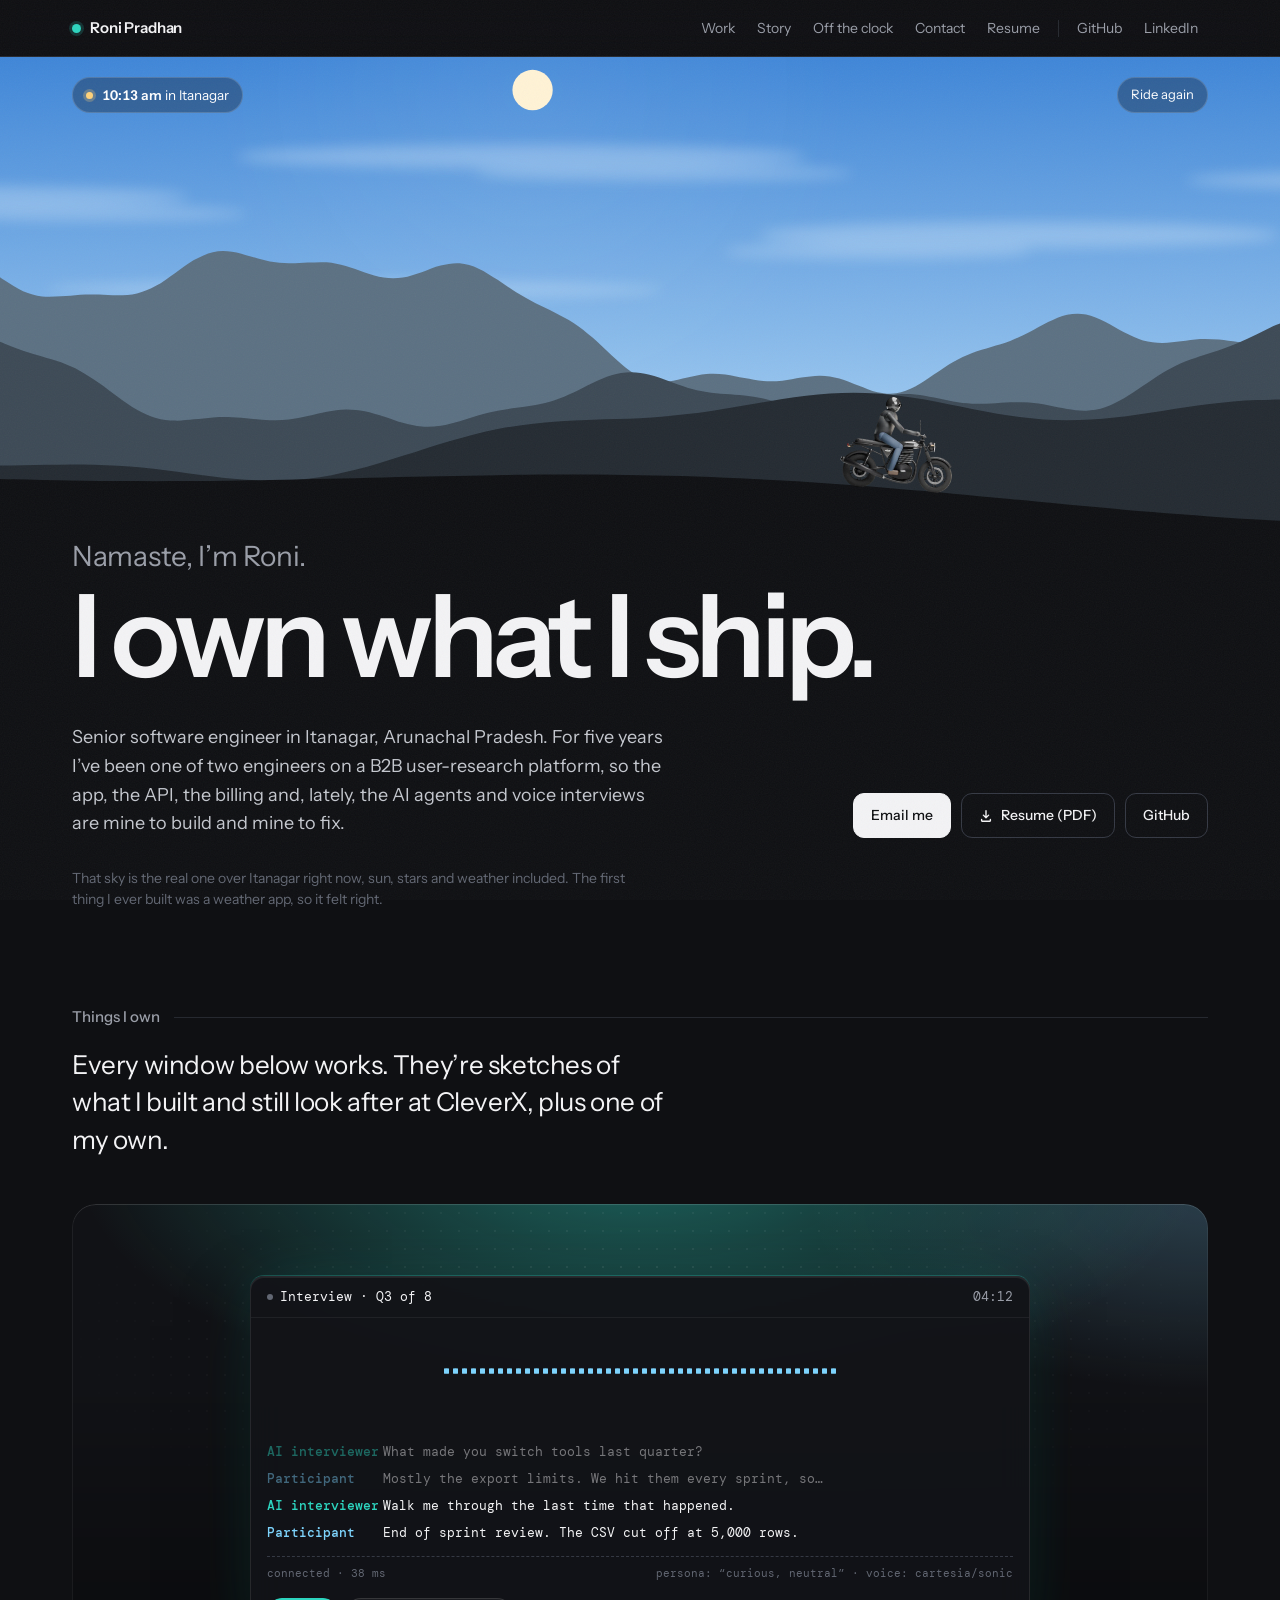
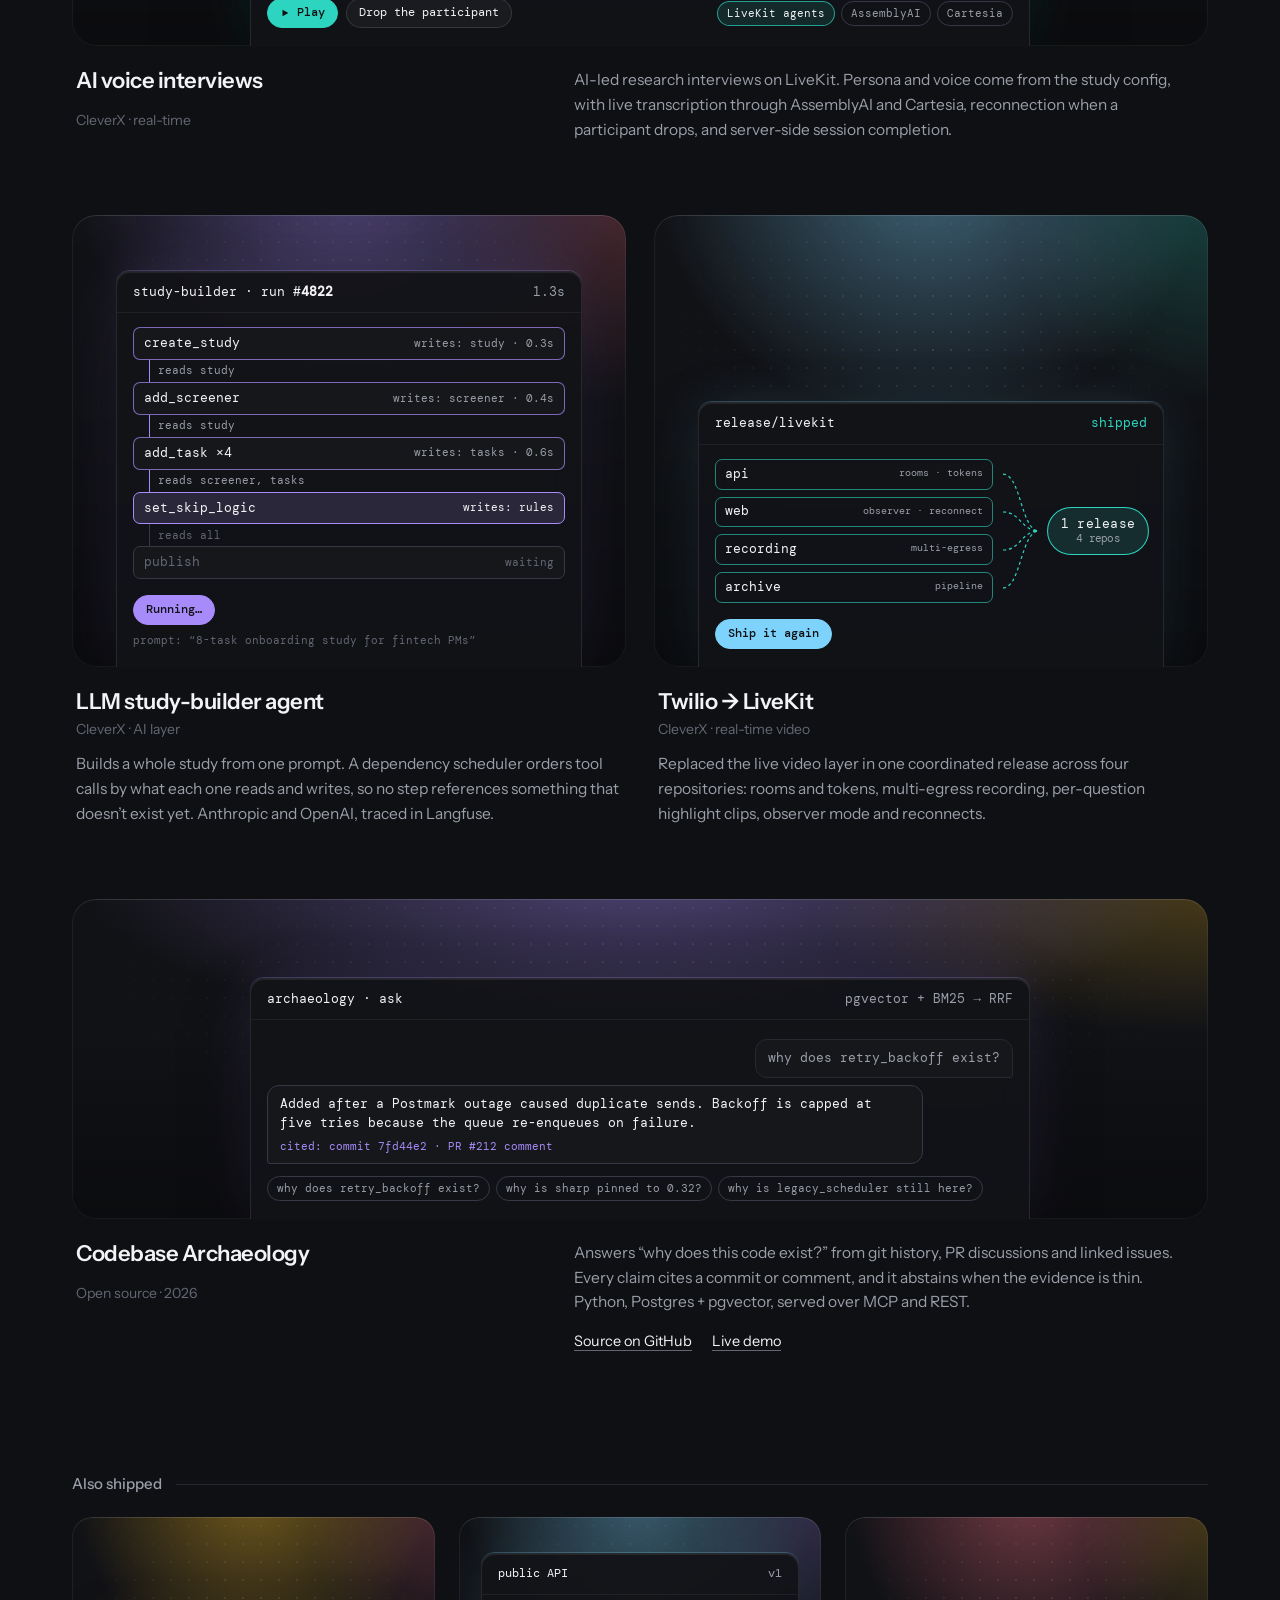
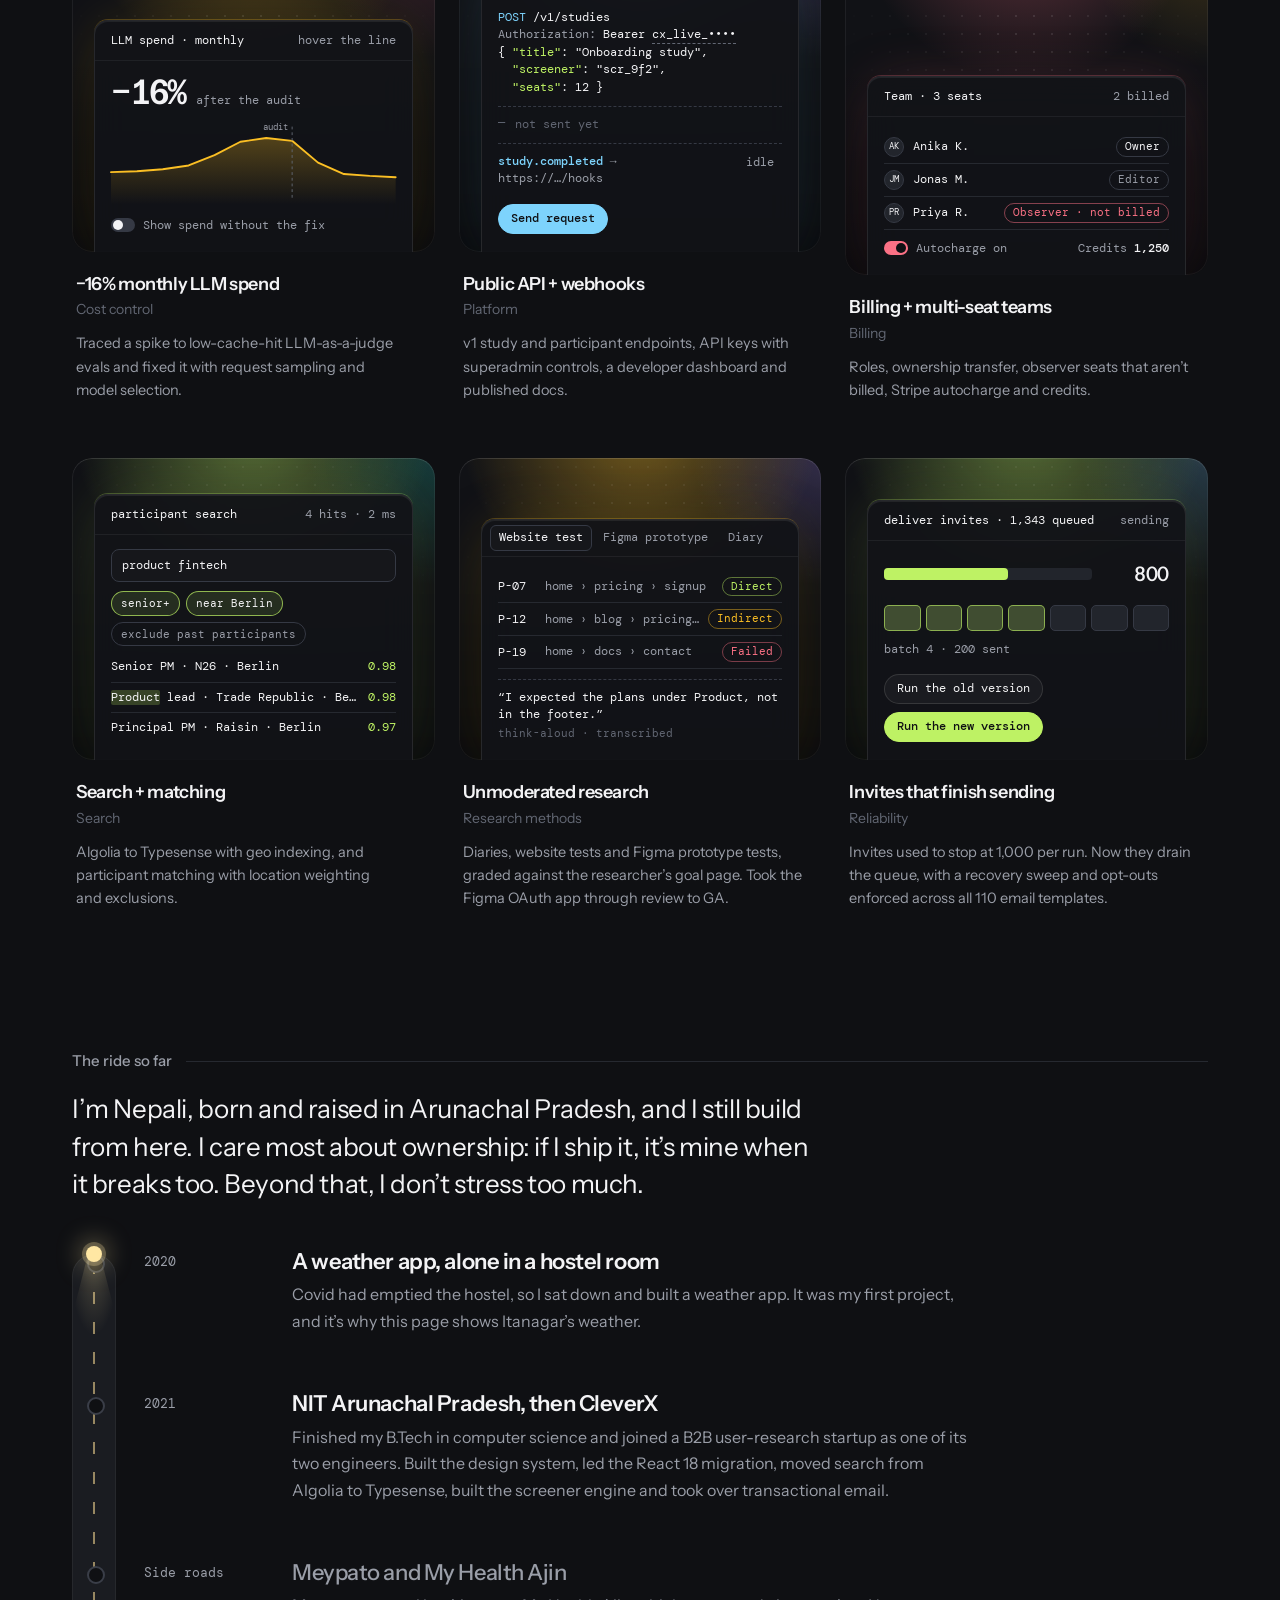
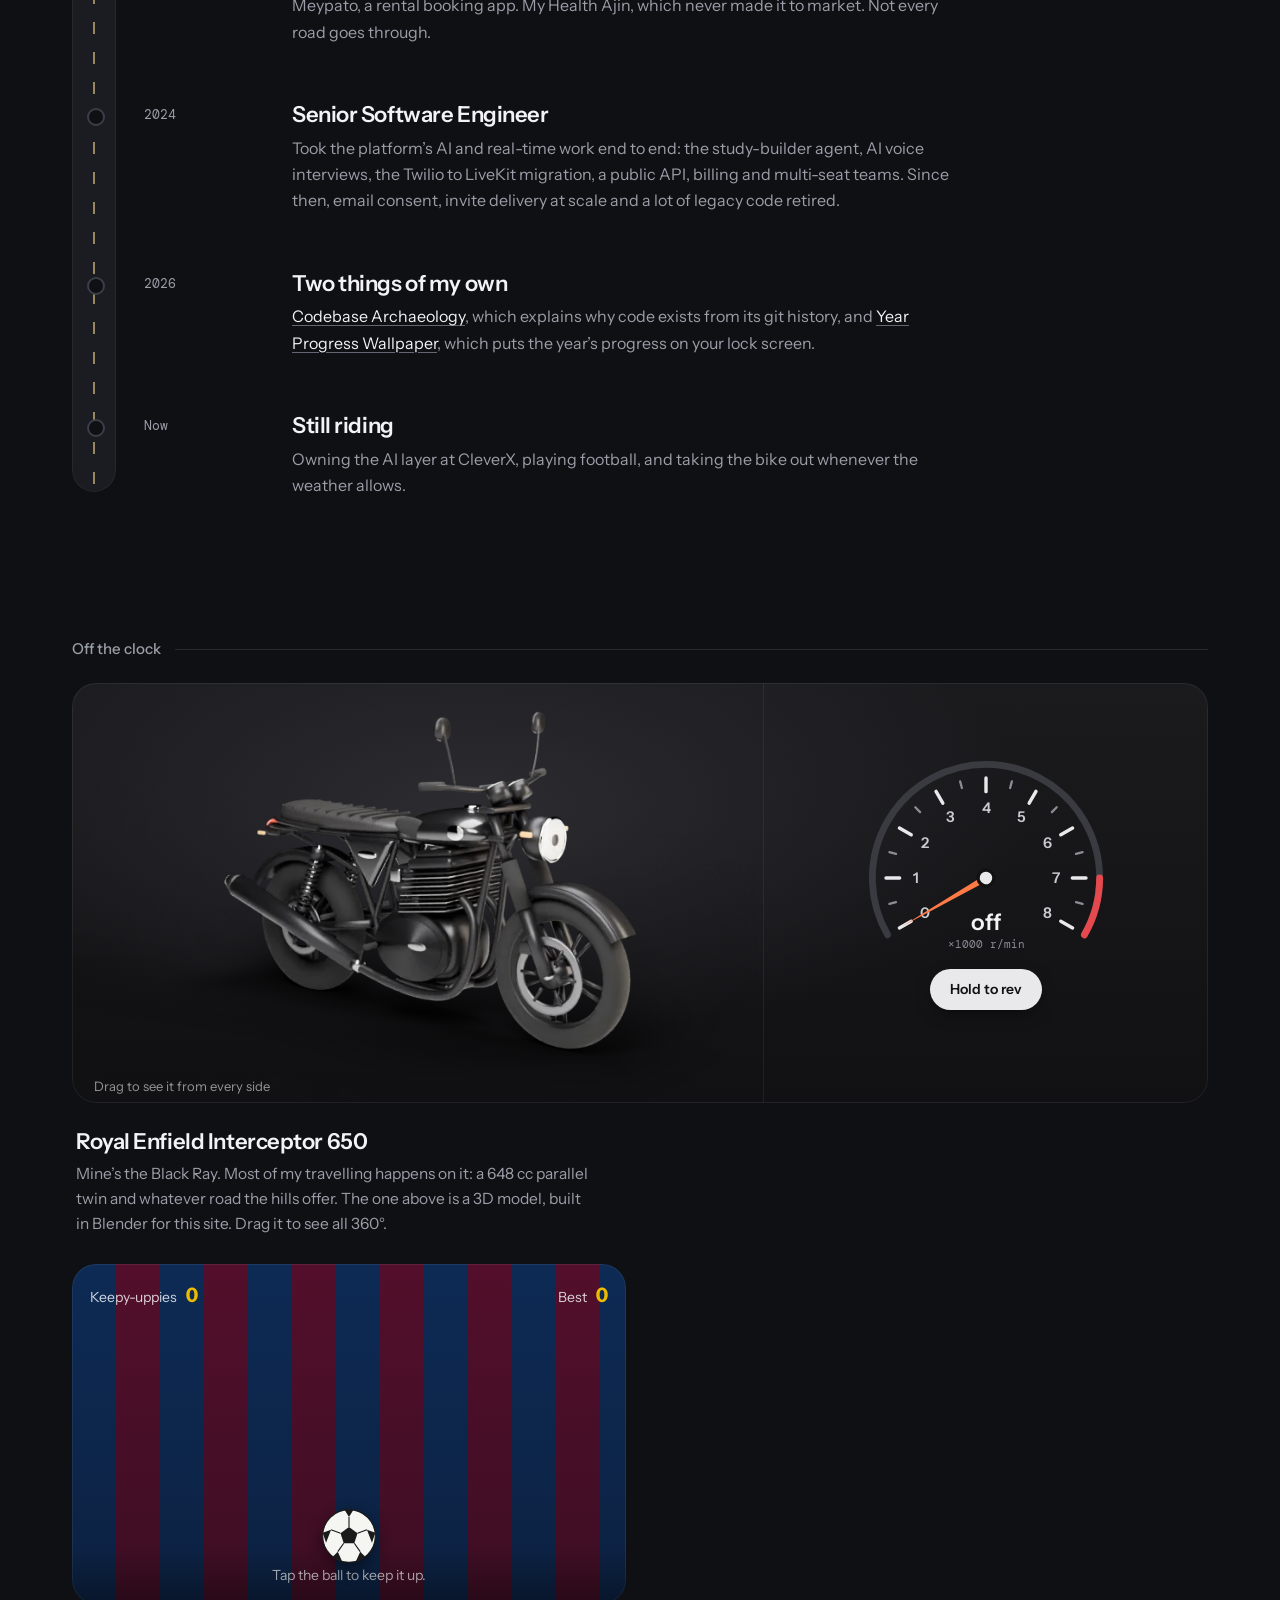
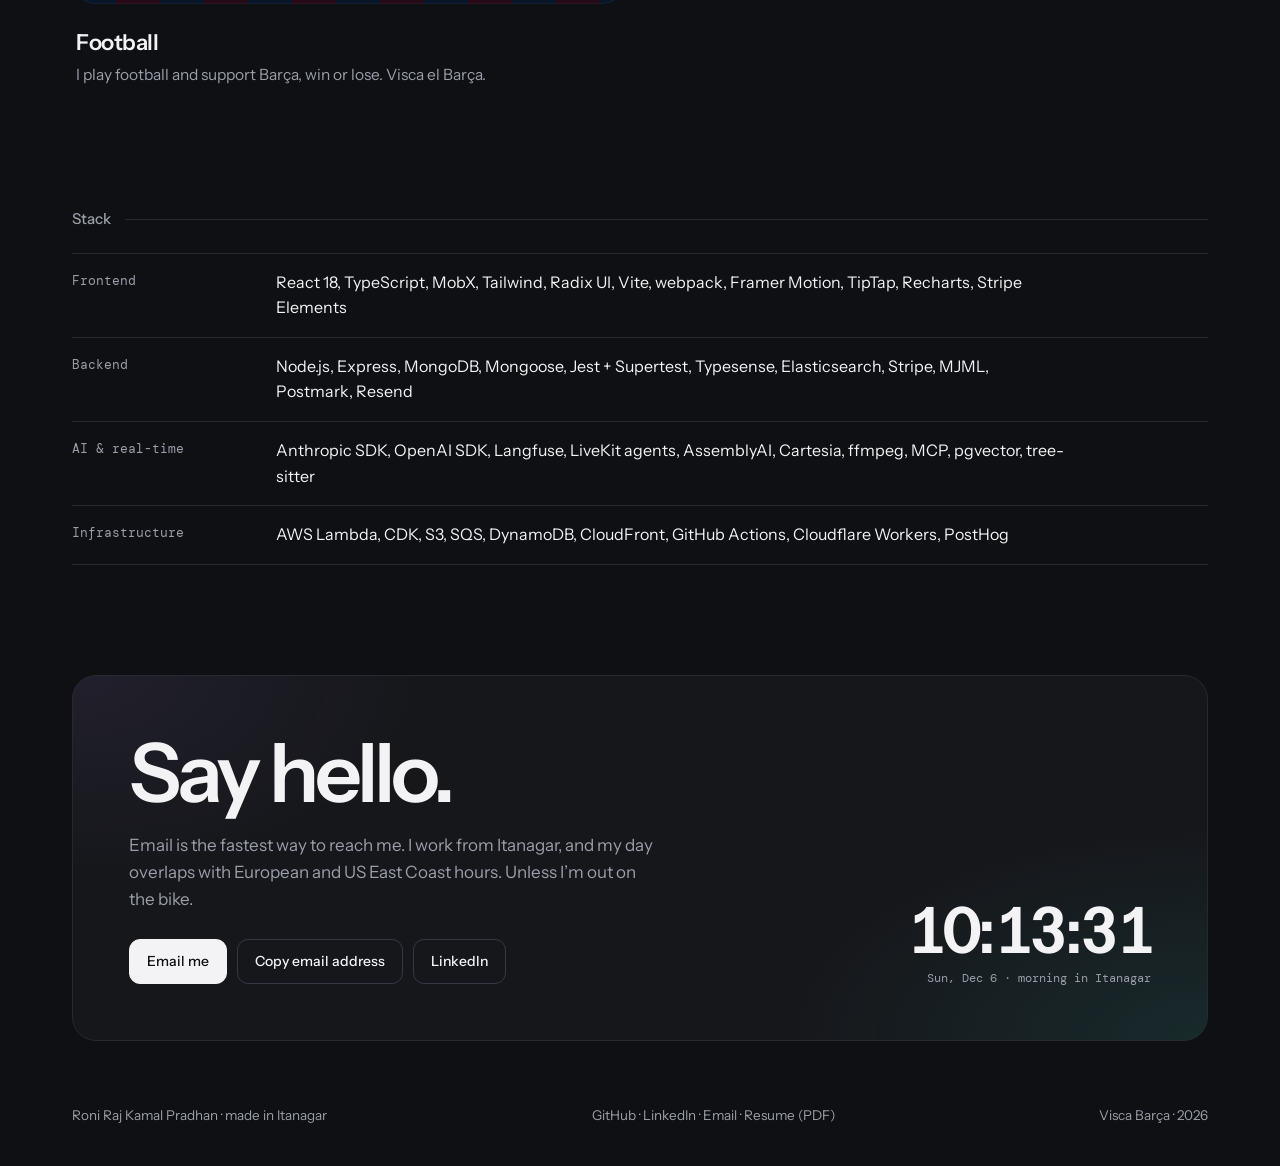
==== commit 80e2817a: "Turn the bike only on drag; drop the football frequency The turntable no longer rotates on its own; " ====
--- a/index.html
+++ b/index.html
@@ -402,7 +402,7 @@
       </li>
       <li class="now-stop">
         <span class="km">Now</span>
-        <div><h3>Still riding</h3><p>Owning the AI layer at CleverX, football every other day, and the bike whenever the weather allows.</p></div>
+        <div><h3>Still riding</h3><p>Owning the AI layer at CleverX, playing football, and taking the bike out whenever the weather allows.</p></div>
       </li>
     </ol>
   </section>
@@ -414,7 +414,7 @@
         <div class="play">
           <div class="spin" id="spin" tabindex="0" role="img" aria-label="3D model of my Royal Enfield Interceptor 650 in Black Ray, modelled and rendered in Blender. Drag or use the arrow keys to turn it.">
             <img src="assets/interceptor/spin-00.webp" alt="" width="800" height="500" loading="lazy" decoding="async" draggable="false">
-            <span class="hint" aria-hidden="true">Drag to turn it</span>
+            <span class="hint" aria-hidden="true">Drag to see it from every side</span>
           </div>
           <div class="dash">
           <svg class="gauge" viewBox="-110 -110 220 180" aria-hidden="true">
@@ -430,7 +430,7 @@
           </div>
         </div>
         <h3>Royal Enfield Interceptor 650</h3>
-        <p>Mine’s the Black Ray. Most of my travelling happens on it: a 648 cc parallel twin and whatever road the hills offer. The one above is a 3D model, built in Blender for this site. Drag it round.
+        <p>Mine’s the Black Ray. Most of my travelling happens on it: a 648 cc parallel twin and whatever road the hills offer. The one above is a 3D model, built in Blender for this site. Drag it to see all 360°.
       </article>
       <article class="panel fball">
         <div class="play pitch" id="pitch">
@@ -440,8 +440,8 @@
           </button>
           <p class="say" id="kick-say" aria-live="polite">Tap the ball to keep it up.</p>
         </div>
-        <h3>Football every other day</h3>
-        <p>I play every other day and support Barça, win or lose. Visca el Barça.</p>
+        <h3>Football</h3>
+        <p>I play football and support Barça, win or lose. Visca el Barça.</p>
       </article>
     </div>
   </section>
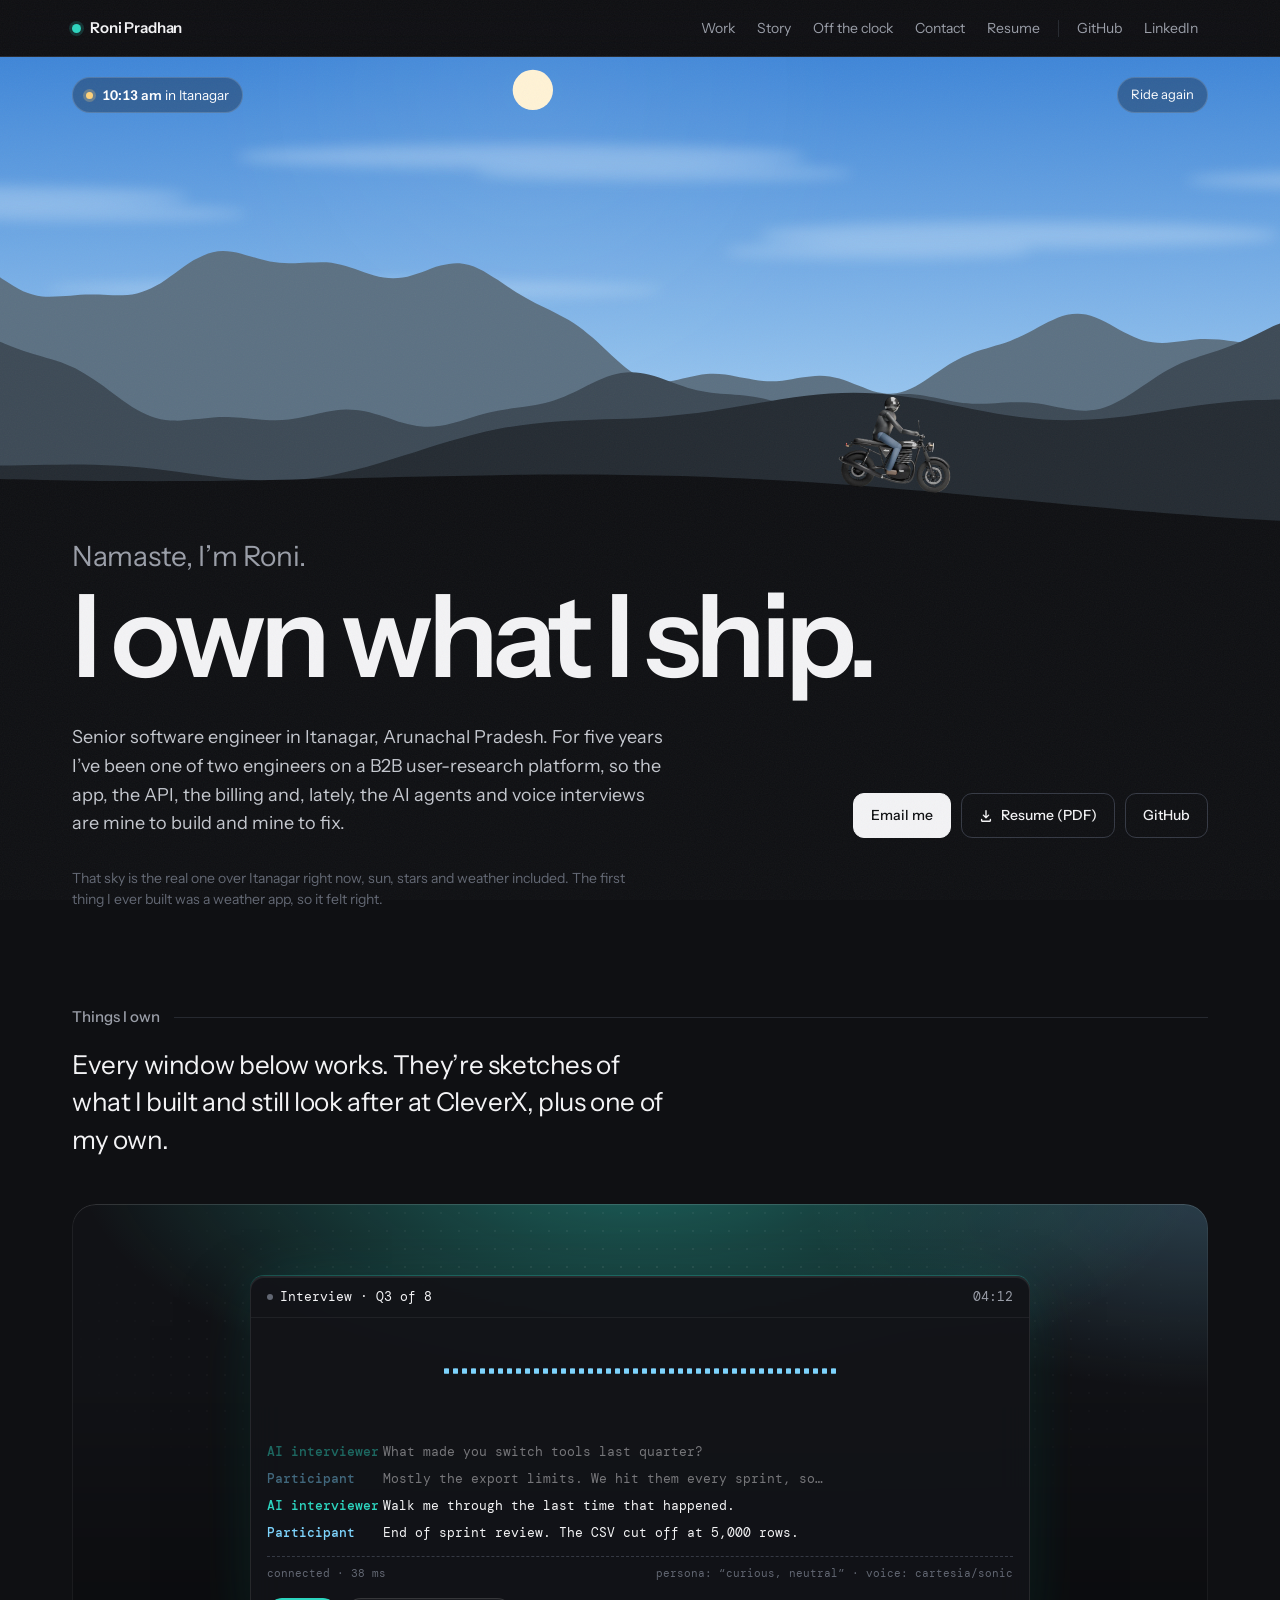
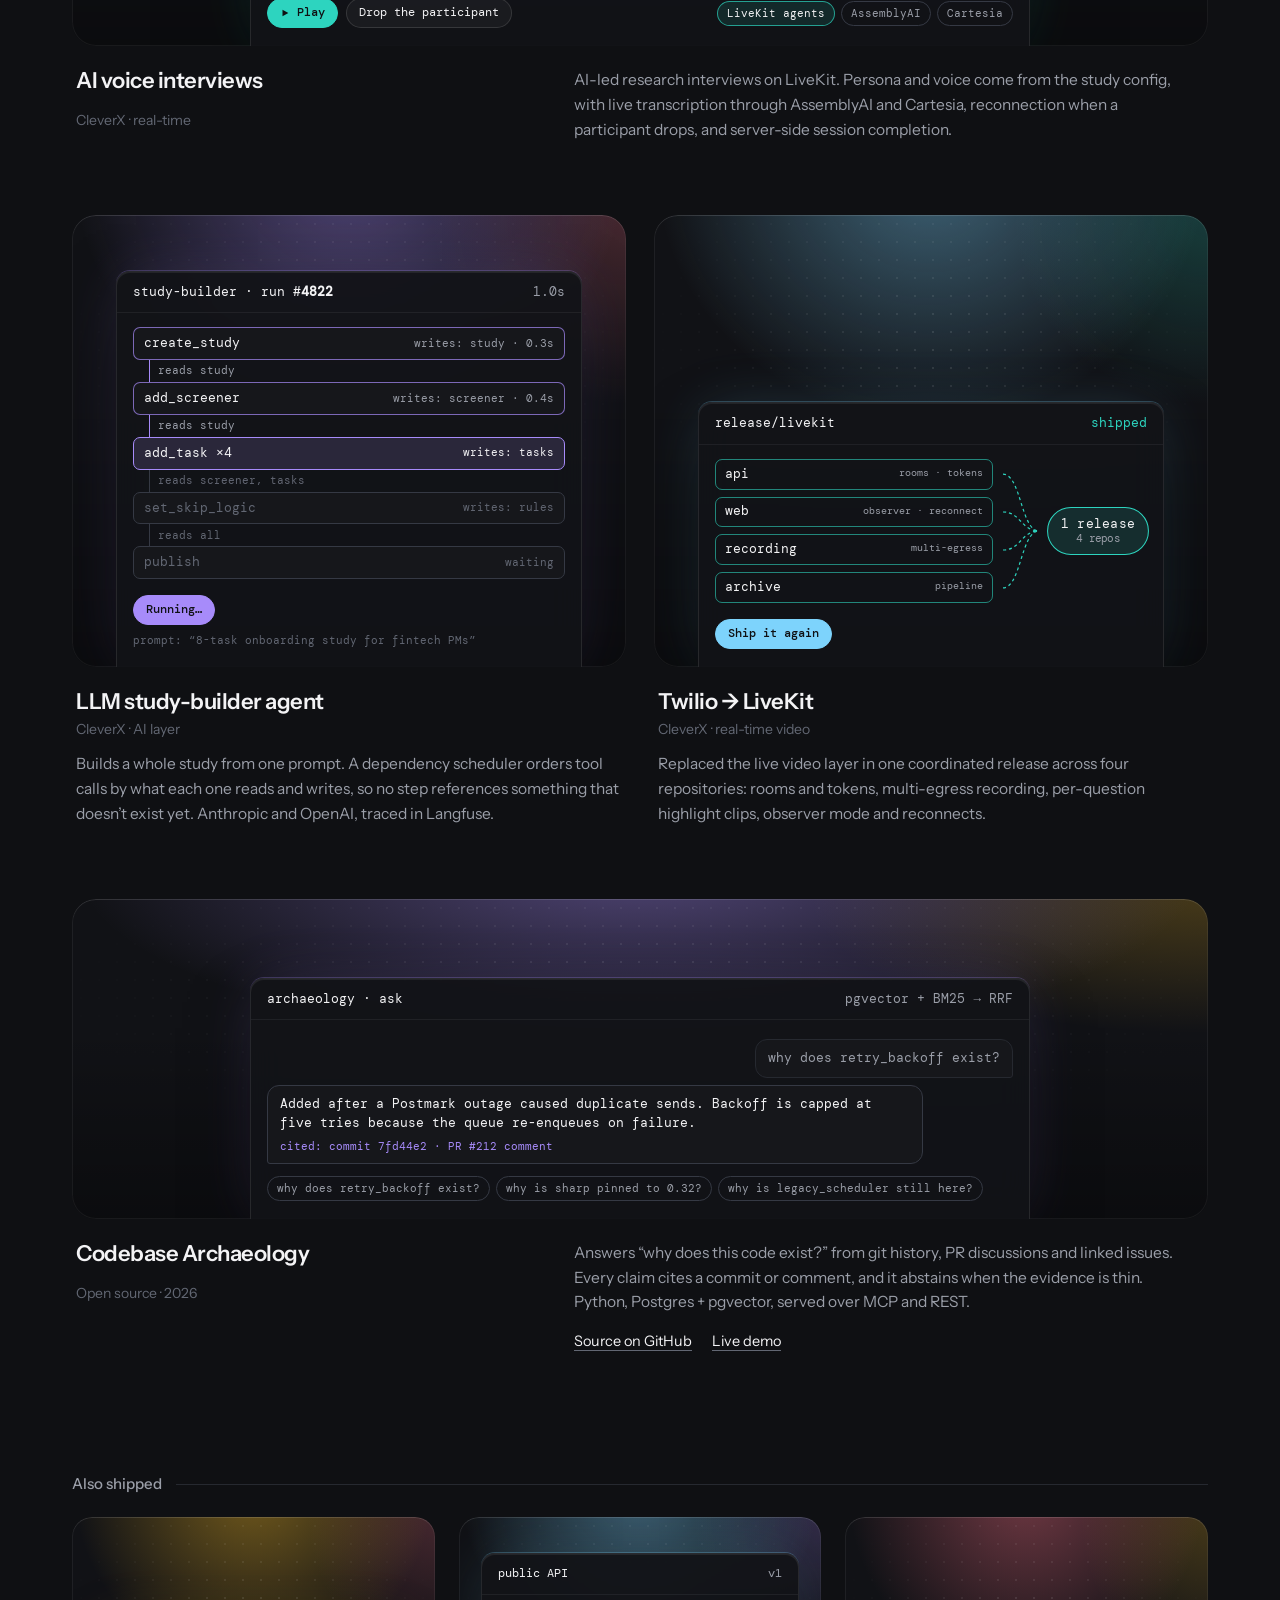
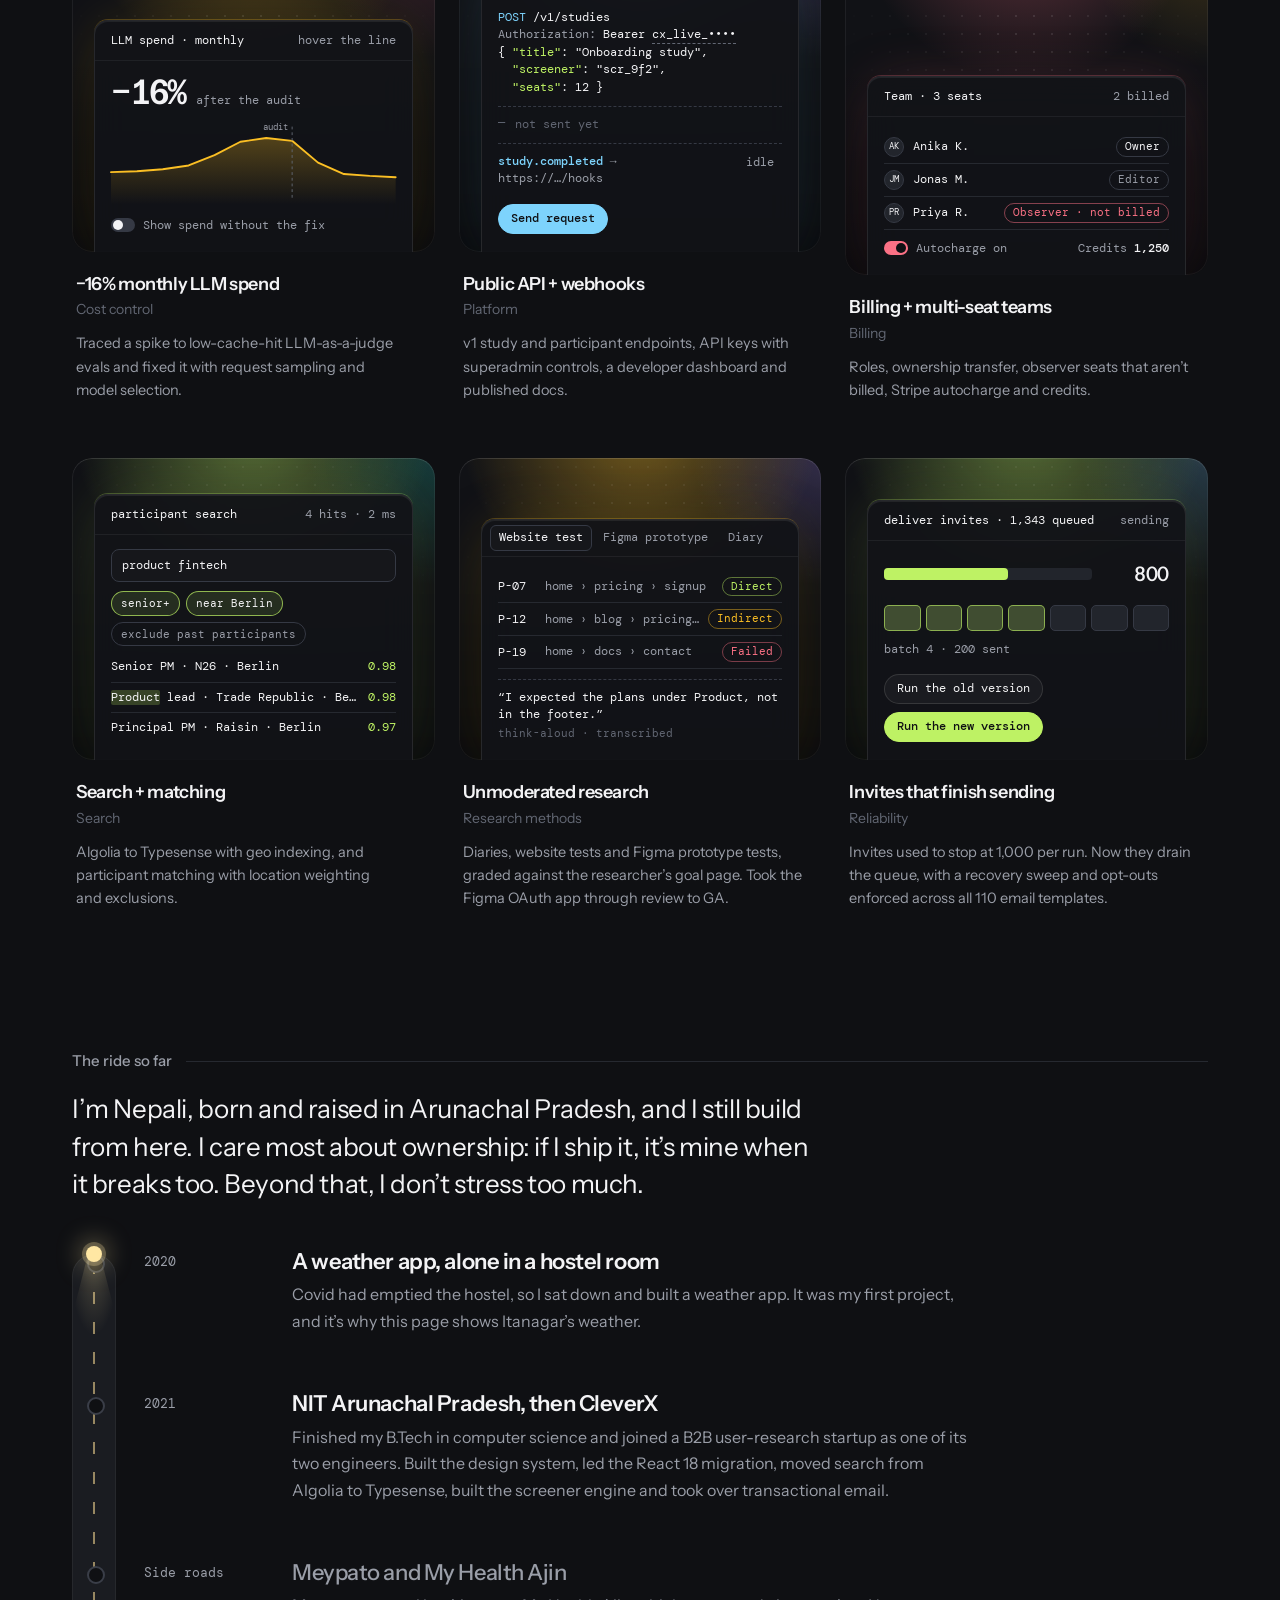
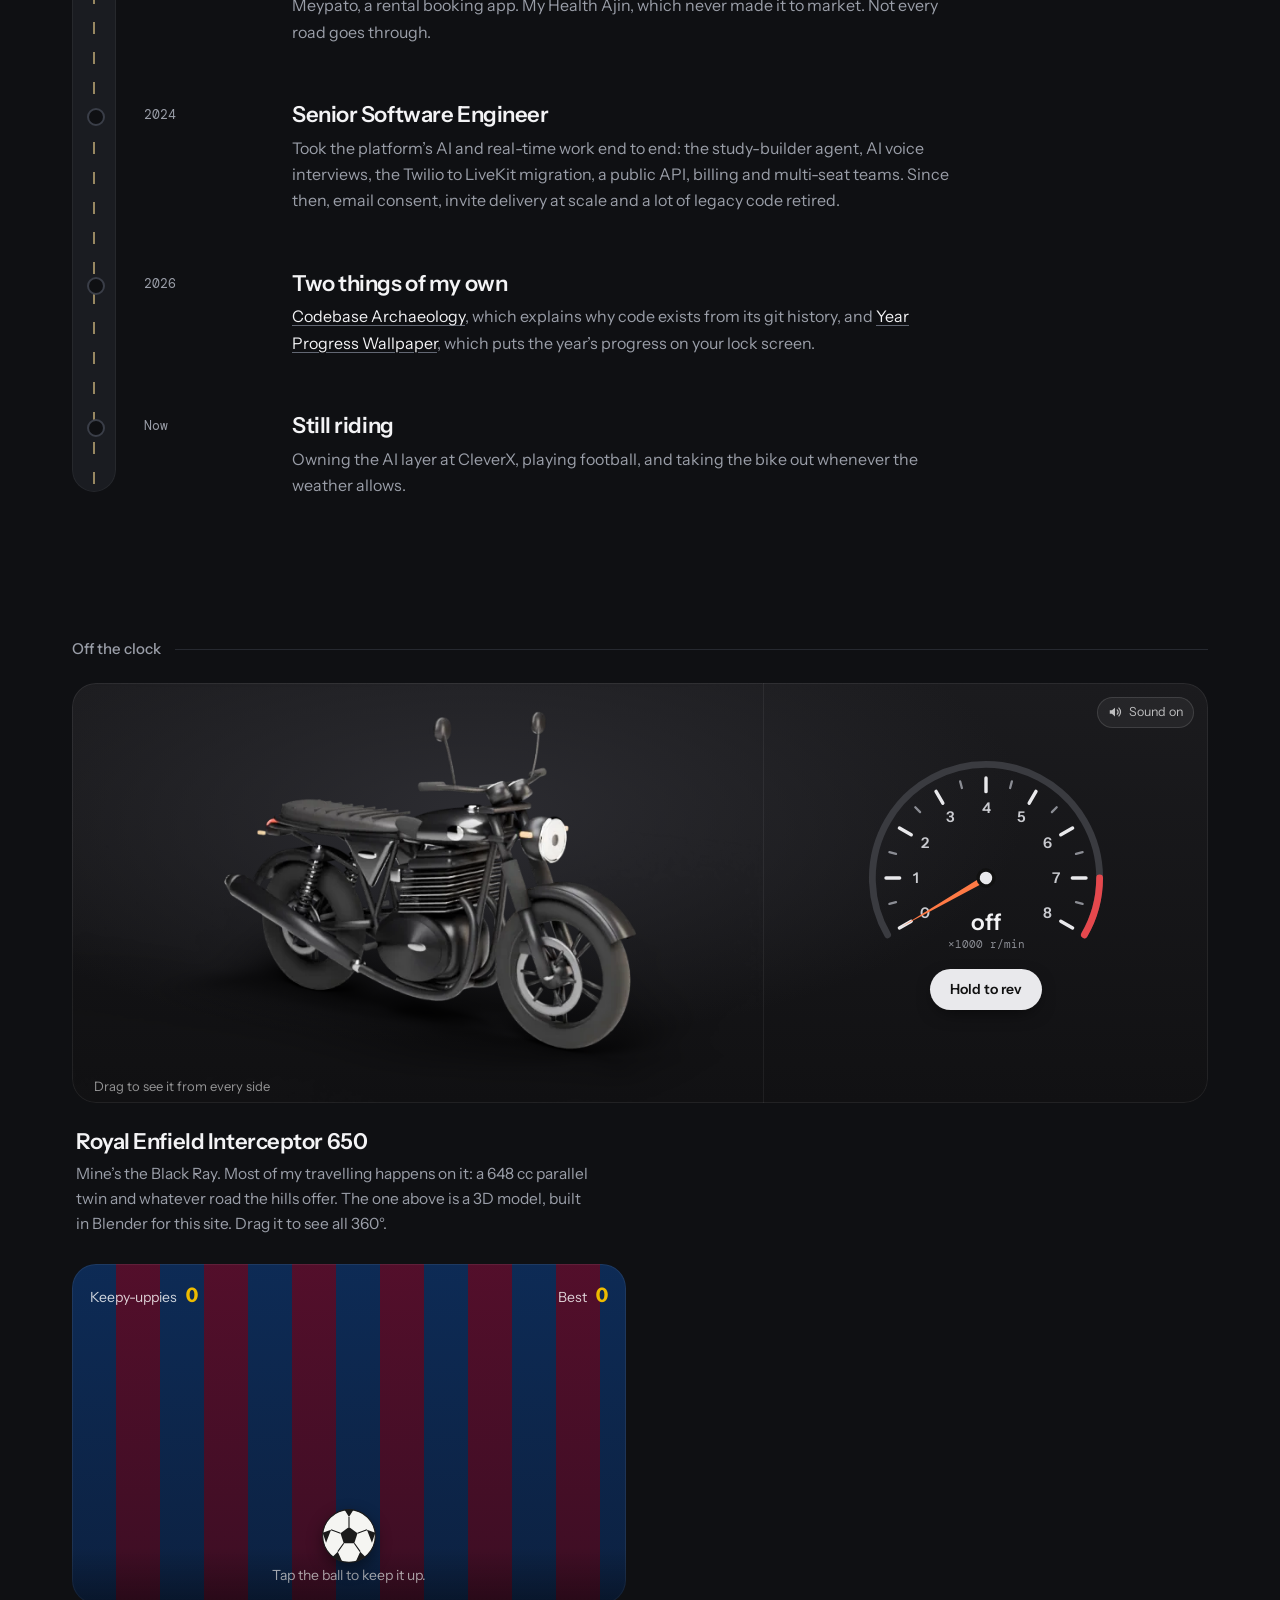
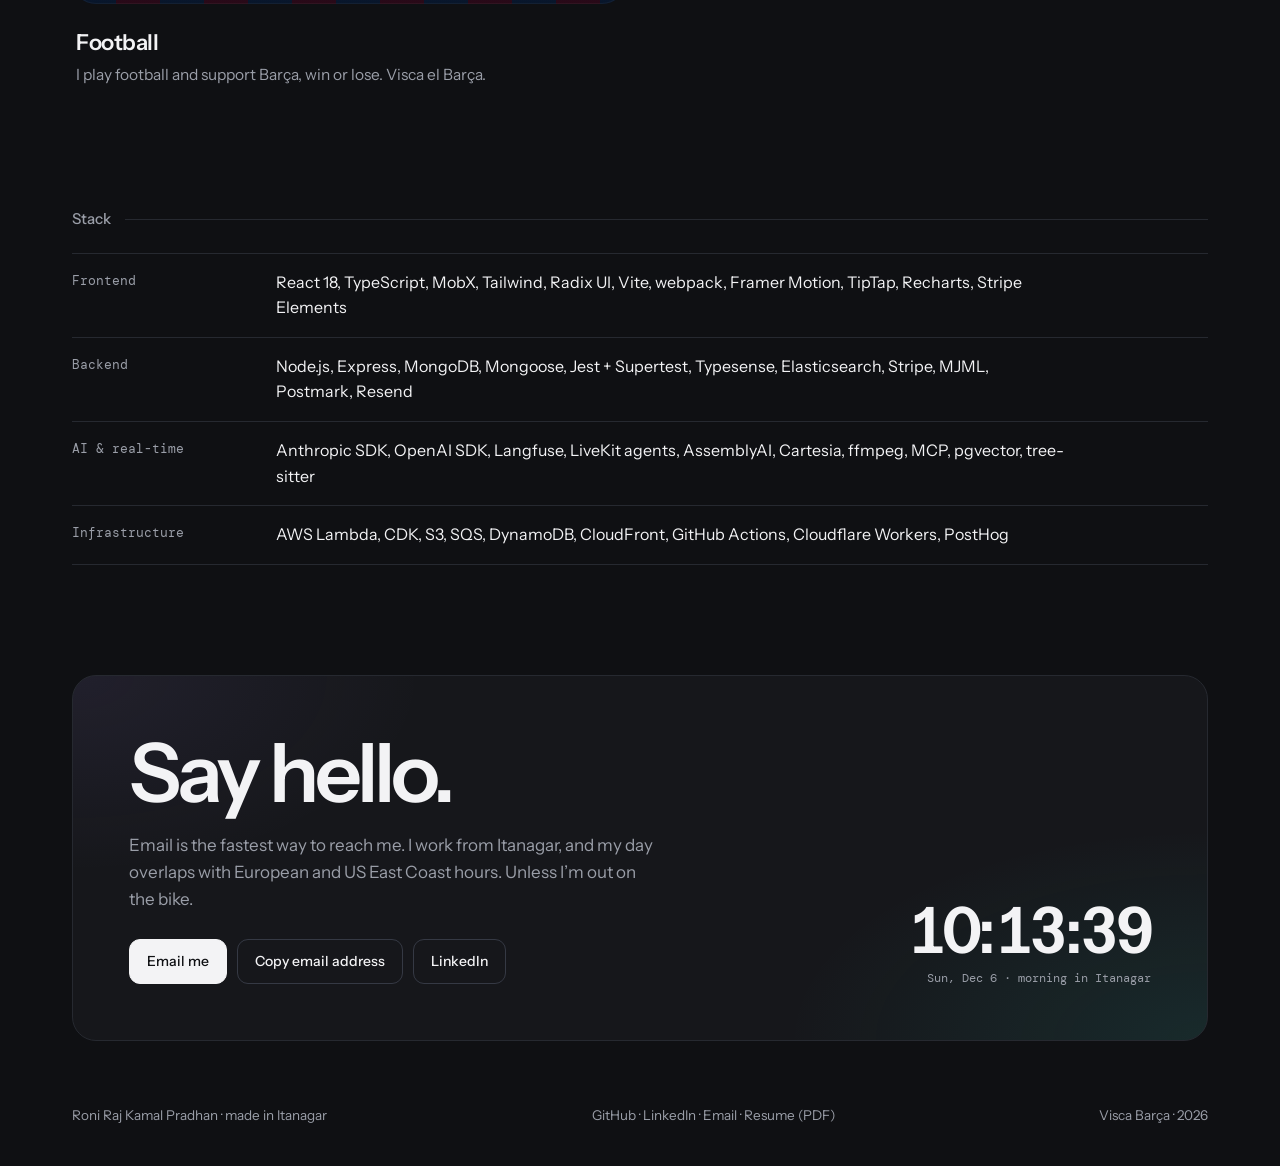
==== commit 81a69cc0: "Give the rev counter an engine sound; needle rests at 0 A Web Audio synth models the Interceptor's 2" ====
--- a/index.html
+++ b/index.html
@@ -417,6 +417,7 @@
             <span class="hint" aria-hidden="true">Drag to see it from every side</span>
           </div>
           <div class="dash">
+            <button type="button" class="snd" id="snd" aria-pressed="true"><svg viewBox="0 0 16 16" aria-hidden="true"><path class="spk" d="M2 6h2.5L8 3v10L4.5 10H2z"/><path class="w1" d="M10.5 5.5a3.5 3.5 0 0 1 0 5"/><path class="w2" d="M12.5 3.5a6.5 6.5 0 0 1 0 9"/><path class="x" d="M11 6l4 4M15 6l-4 4"/></svg><span>Sound on</span></button>
           <svg class="gauge" viewBox="-110 -110 220 180" aria-hidden="true">
             <path class="track" d="M-83.9,54.5 A100,100 0 1 1 83.9,54.5"/>
             <path class="red" d="M52.6,-85.1 A100,100 0 0 1 83.9,54.5"/>
--- a/css/styles.css
+++ b/css/styles.css
@@ -527,6 +527,16 @@
   box-shadow: 0 6px 20px -8px rgba(0, 0, 0, .8);
 }
 .throttle.on { background: #FF7A45; color: #111; }
+.snd {
+  position: absolute; top: 14px; right: 14px; display: inline-flex; align-items: center; gap: 7px;
+  padding: 5px 10px; border-radius: 999px; cursor: pointer; font-size: 12.5px; color: rgba(255, 255, 255, .7);
+  background: rgba(255, 255, 255, .05); border: 1px solid rgba(255, 255, 255, .12);
+}
+.snd:hover { color: #fff; border-color: rgba(255, 255, 255, .3); }
+.snd svg { width: 14px; height: 14px; fill: none; stroke: currentColor; stroke-width: 1.4; stroke-linecap: round; stroke-linejoin: round; }
+.snd .spk { fill: currentColor; stroke: none; }
+.snd .x, .snd[aria-pressed="false"] .w1, .snd[aria-pressed="false"] .w2 { display: none; }
+.snd[aria-pressed="false"] .x { display: inline; }
 
 .fball .play {
   cursor: default; touch-action: manipulation;
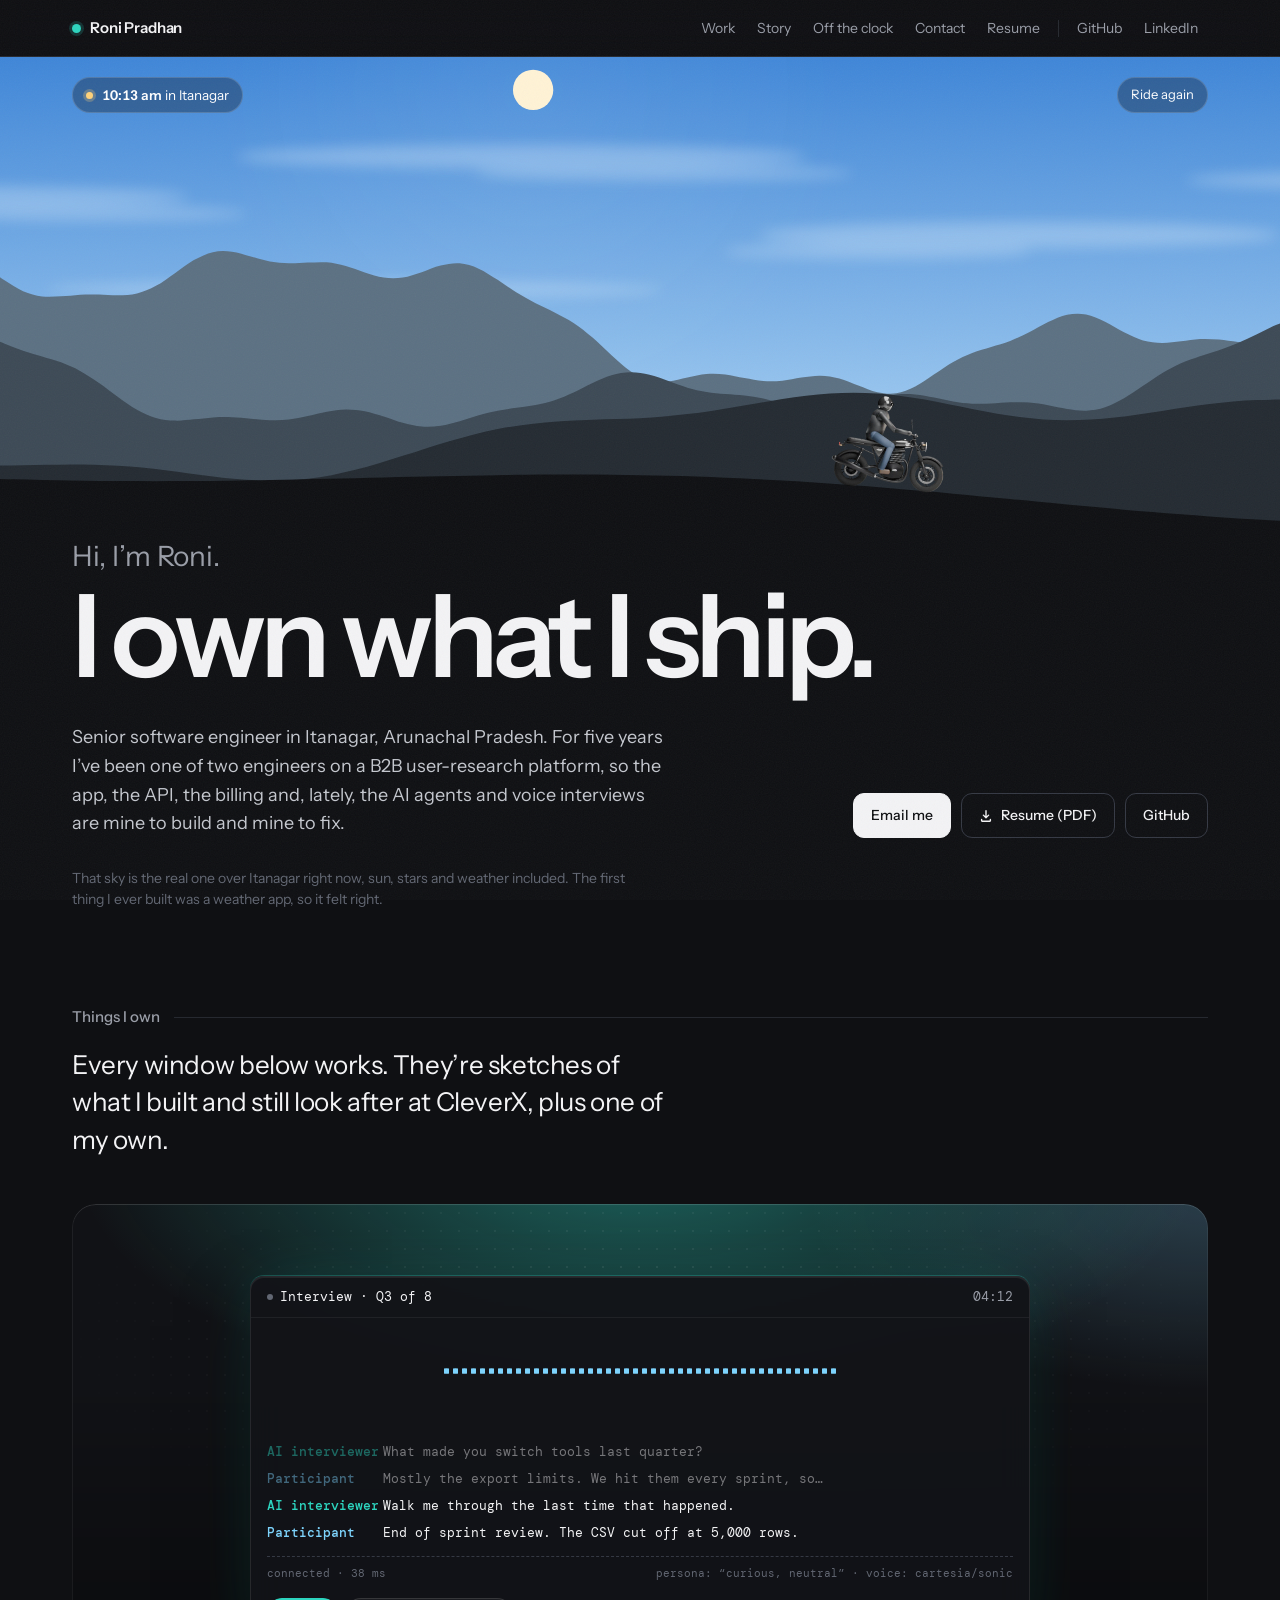
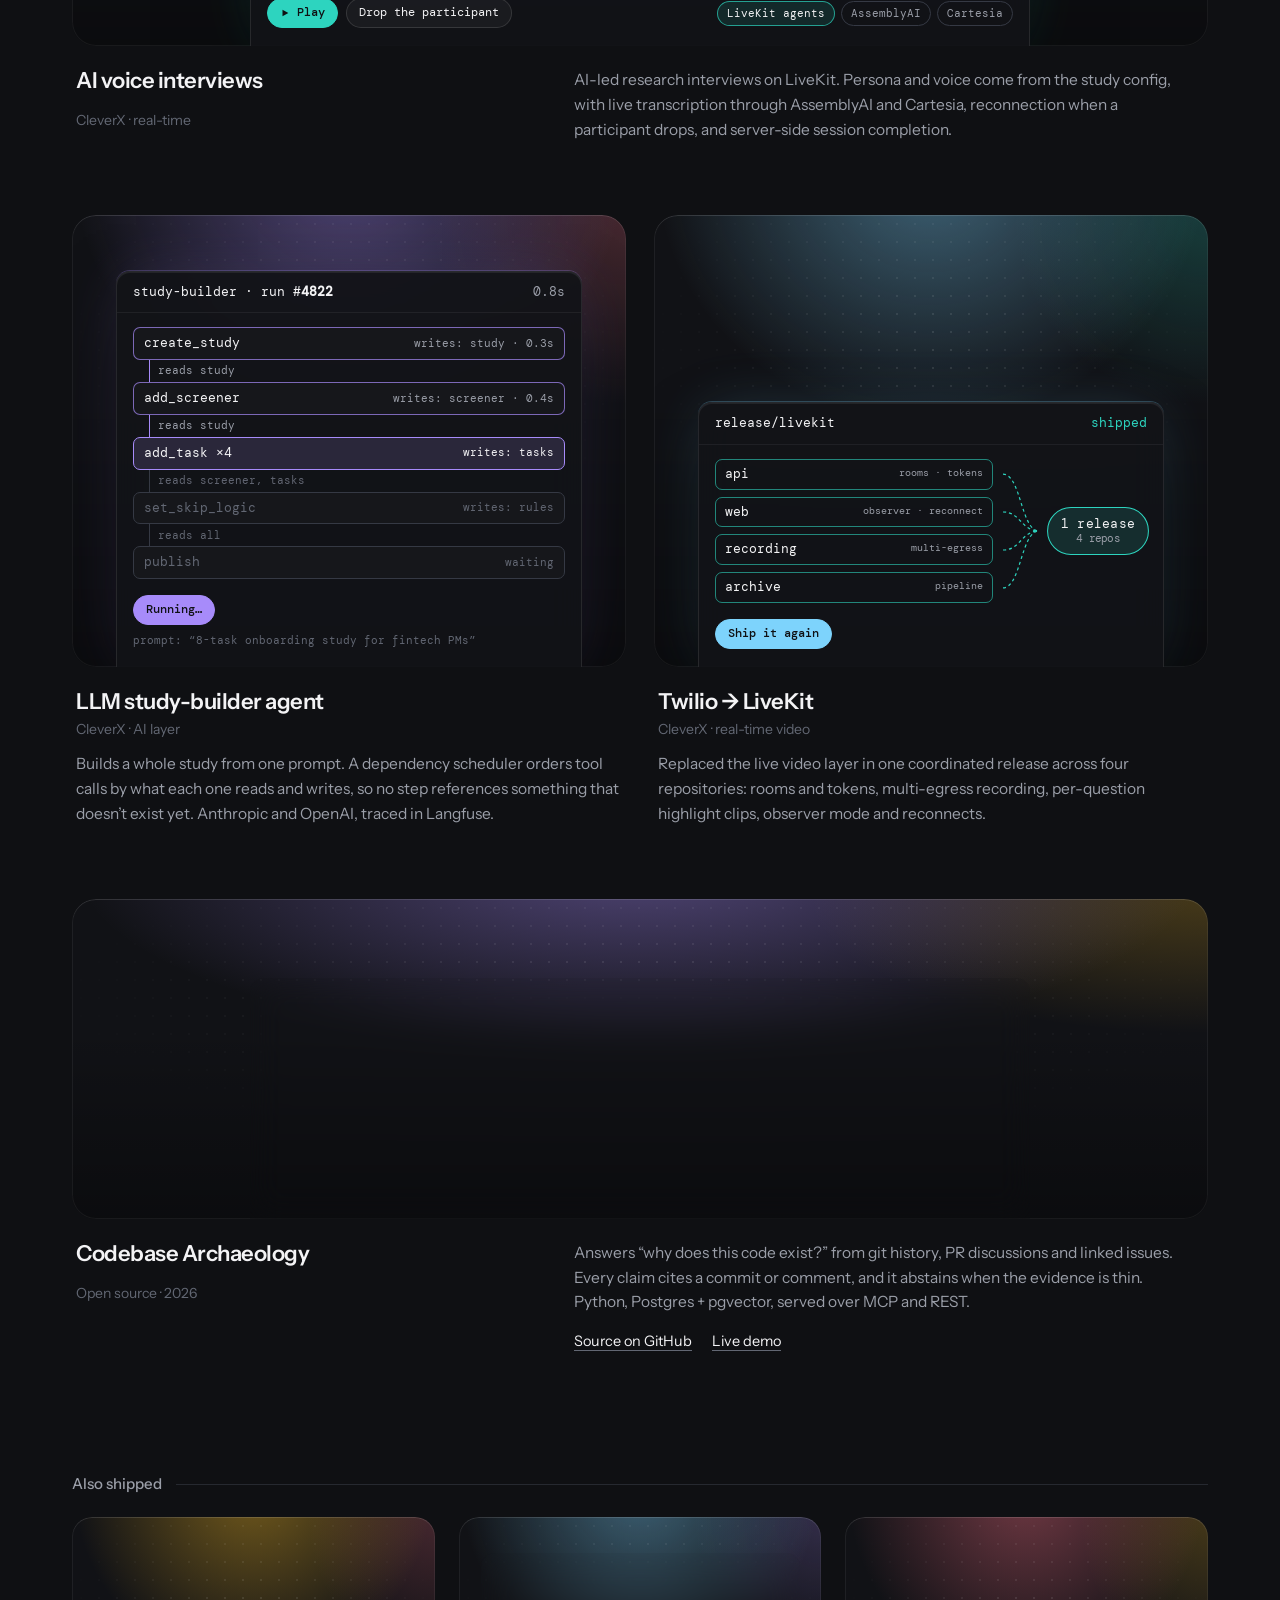
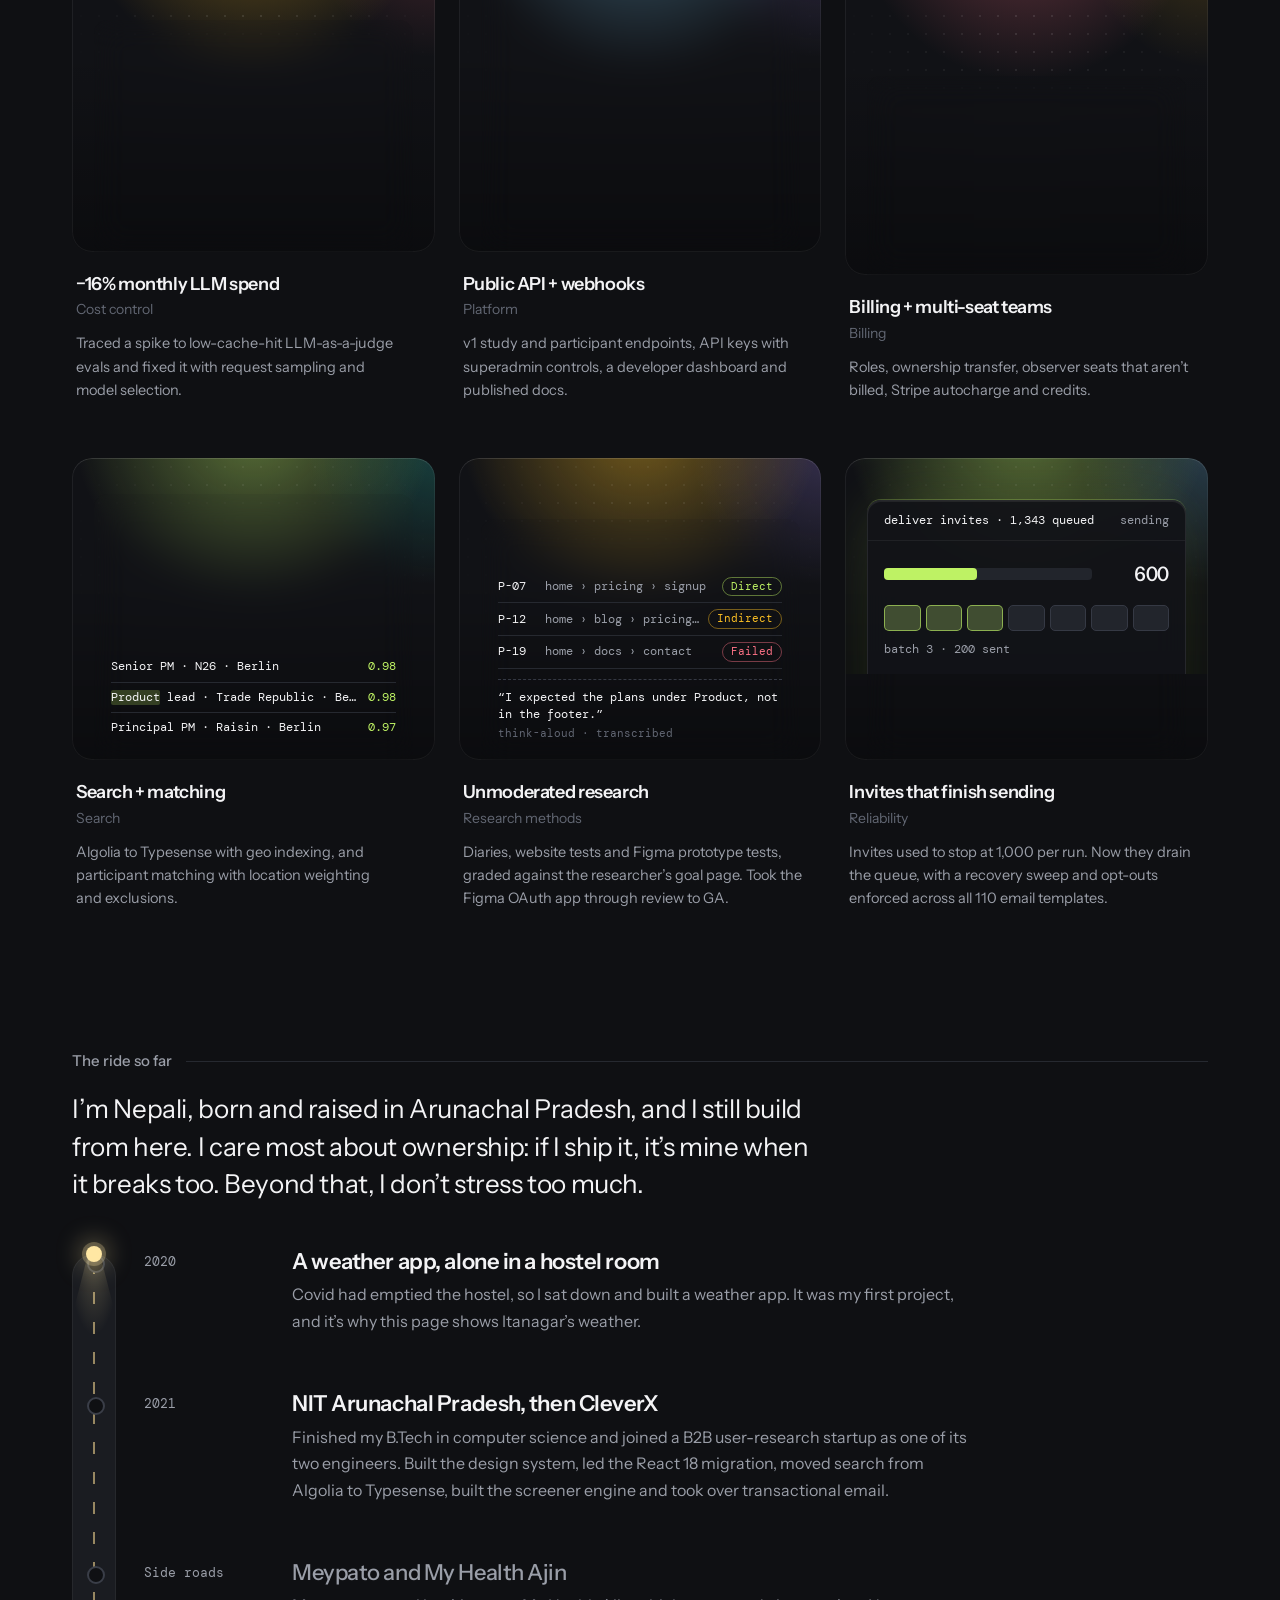
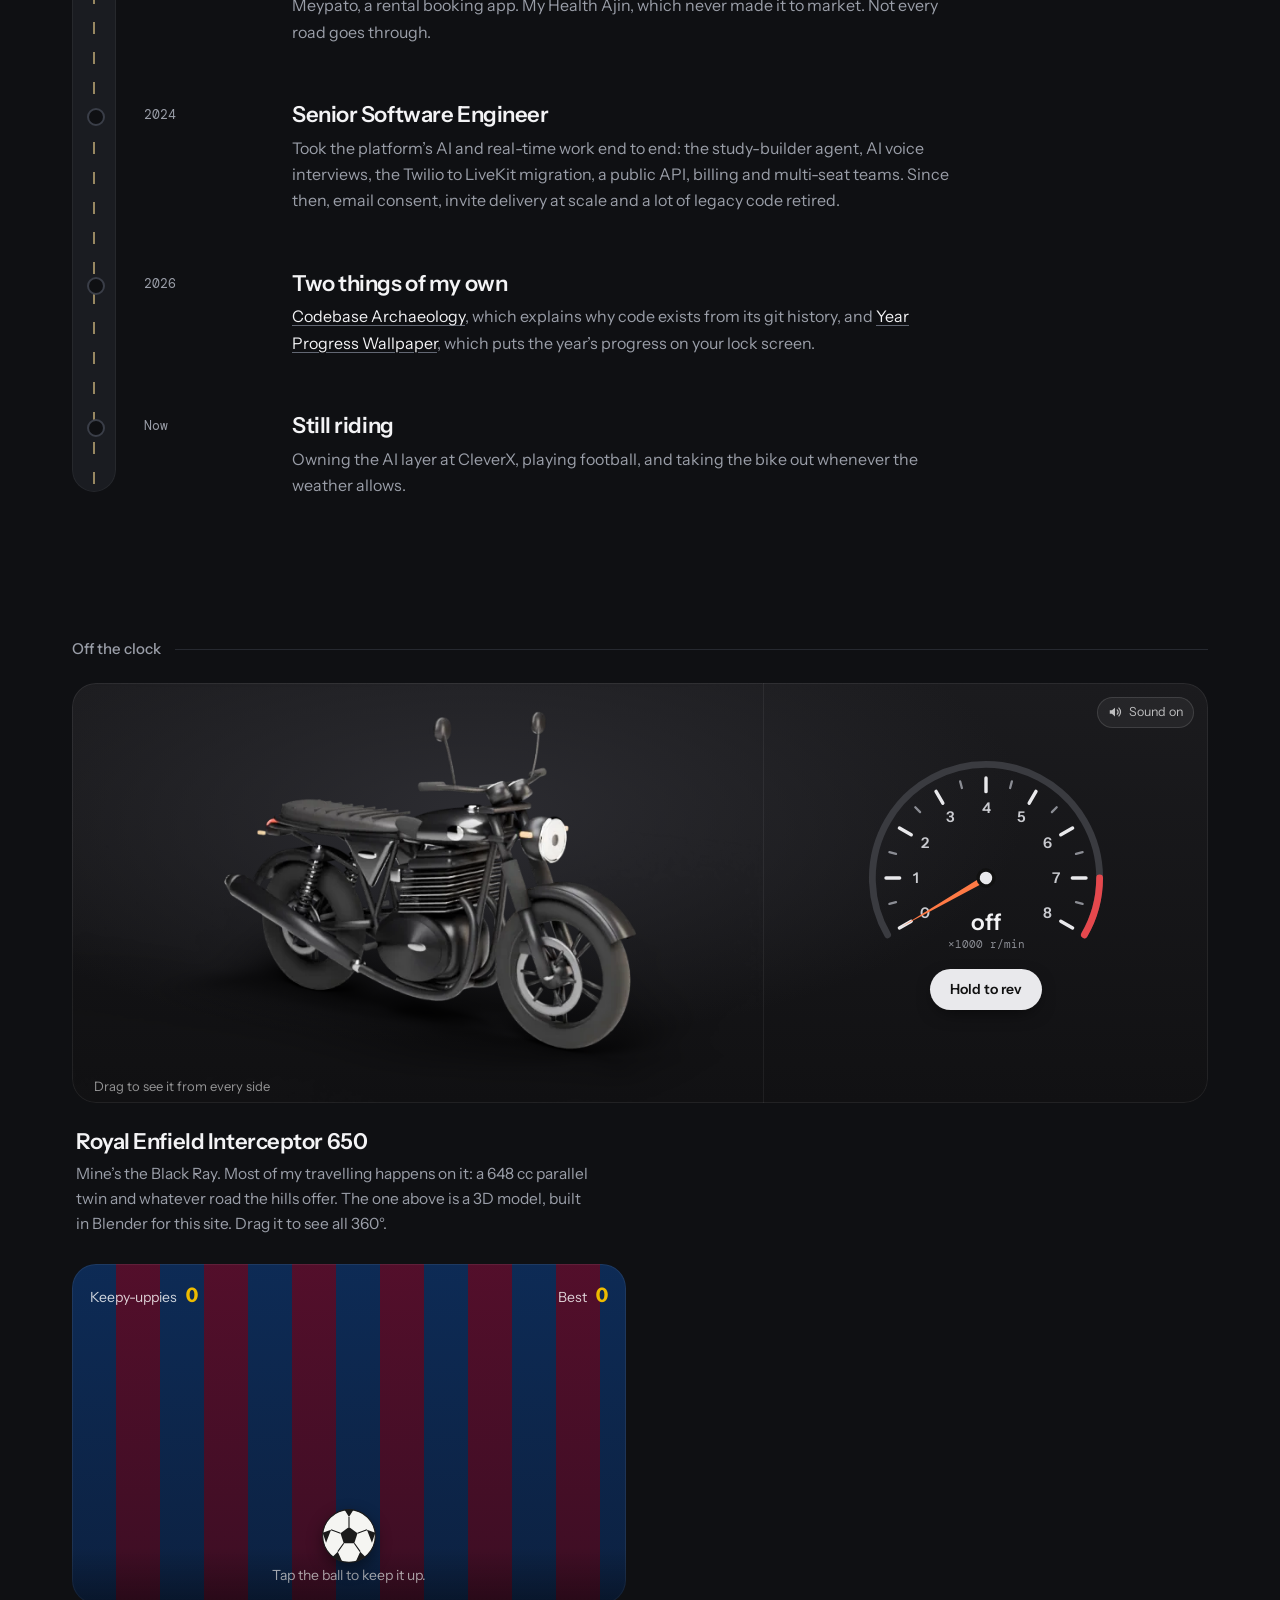
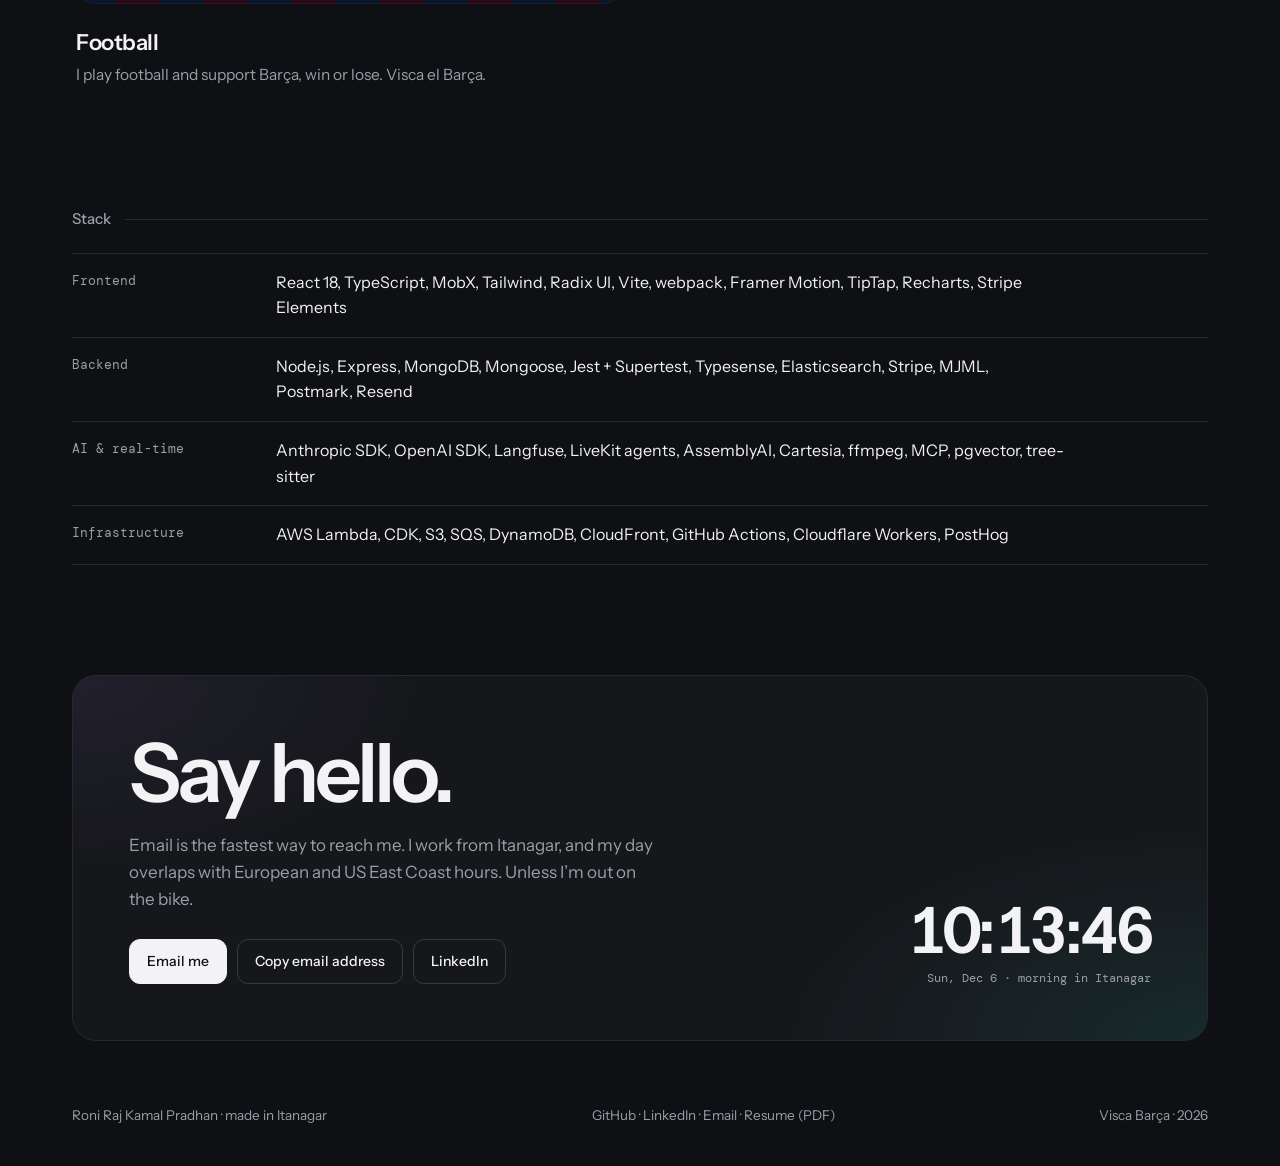
==== commit ce432ca0: "Barkier engine sound, slower needle, plain-English greeting Sharper firing pulses, harder asymmetric" ====
--- a/index.html
+++ b/index.html
@@ -116,7 +116,7 @@
       </div>
     </div>
     <div class="intro">
-      <p class="hi">Namaste, I’m Roni.</p>
+      <p class="hi">Hi, I’m Roni.</p>
       <h1>I own what I ship.</h1>
       <div class="lede">
         <p>Senior software engineer in Itanagar, Arunachal Pradesh. For five years I’ve been one of two engineers on a B2B user-research platform, so the app, the API, the billing and, lately, the AI agents and voice interviews are mine to build and mine to fix.</p>
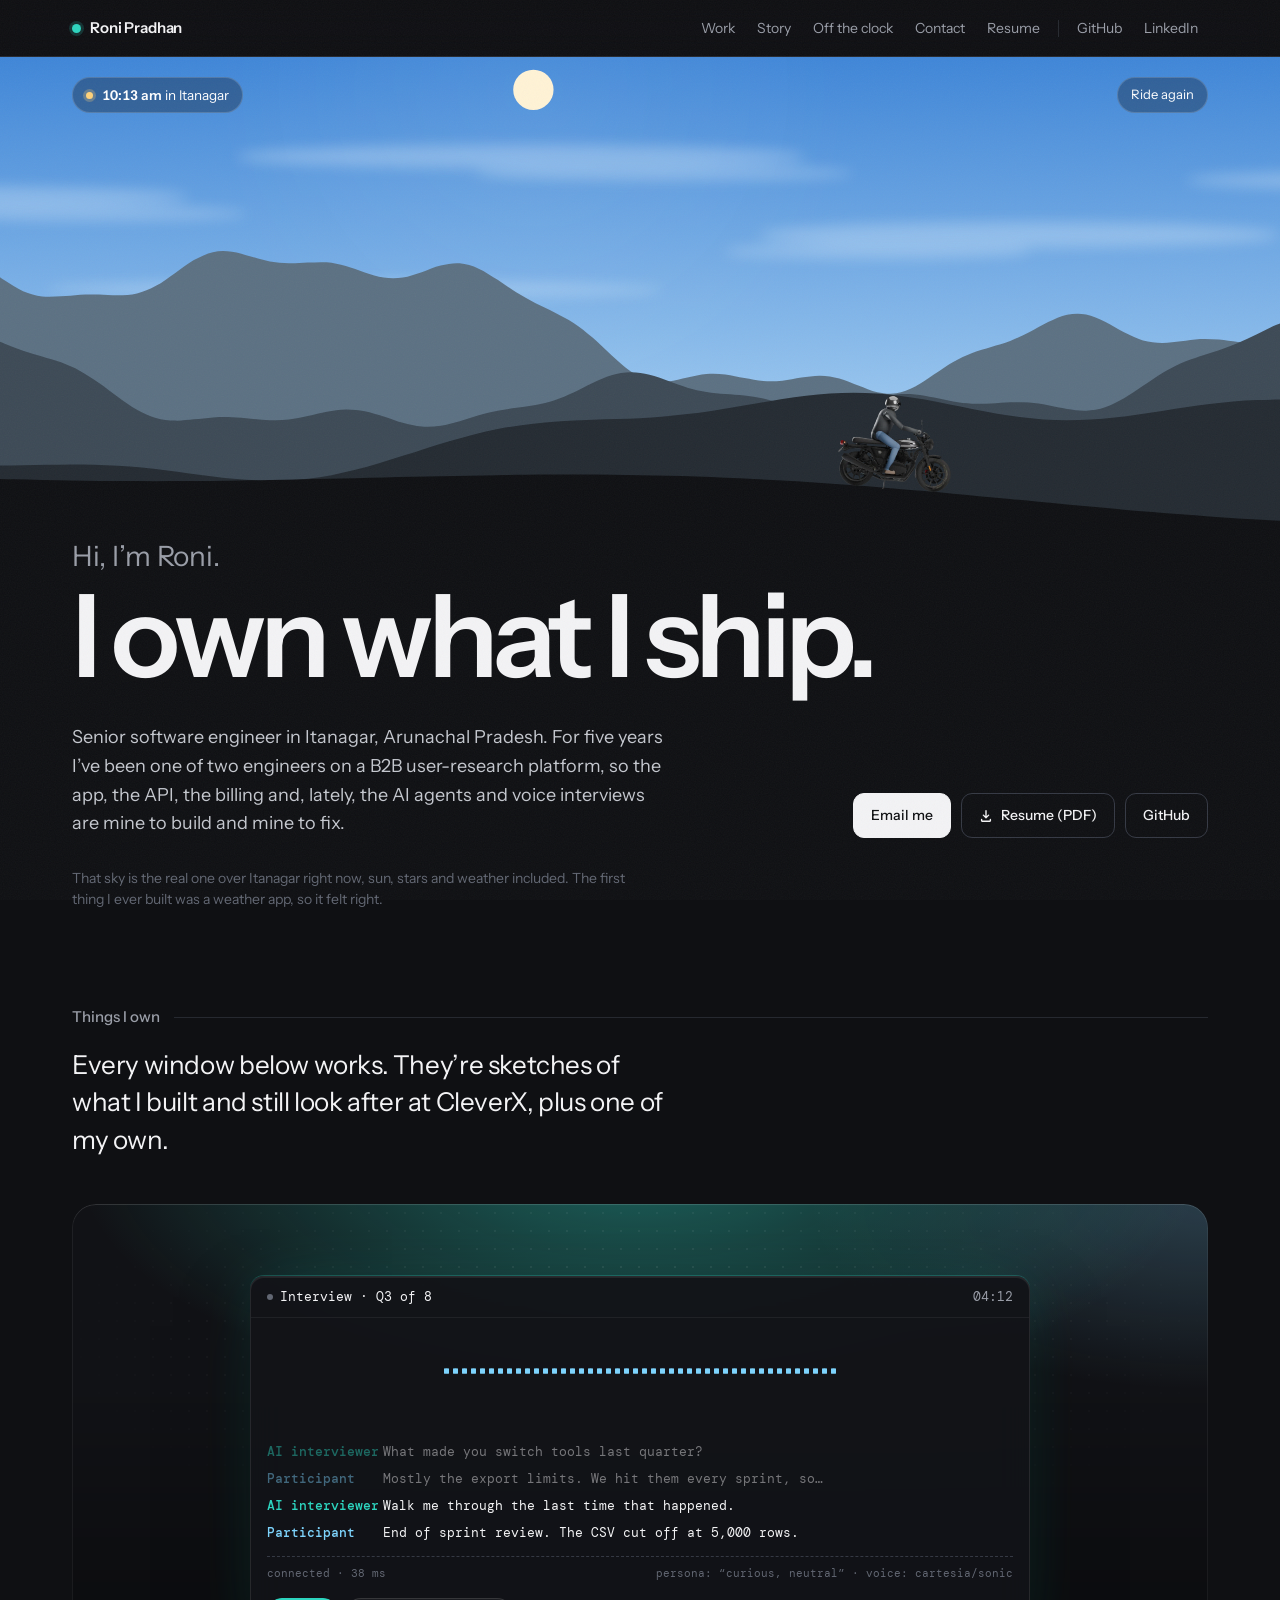
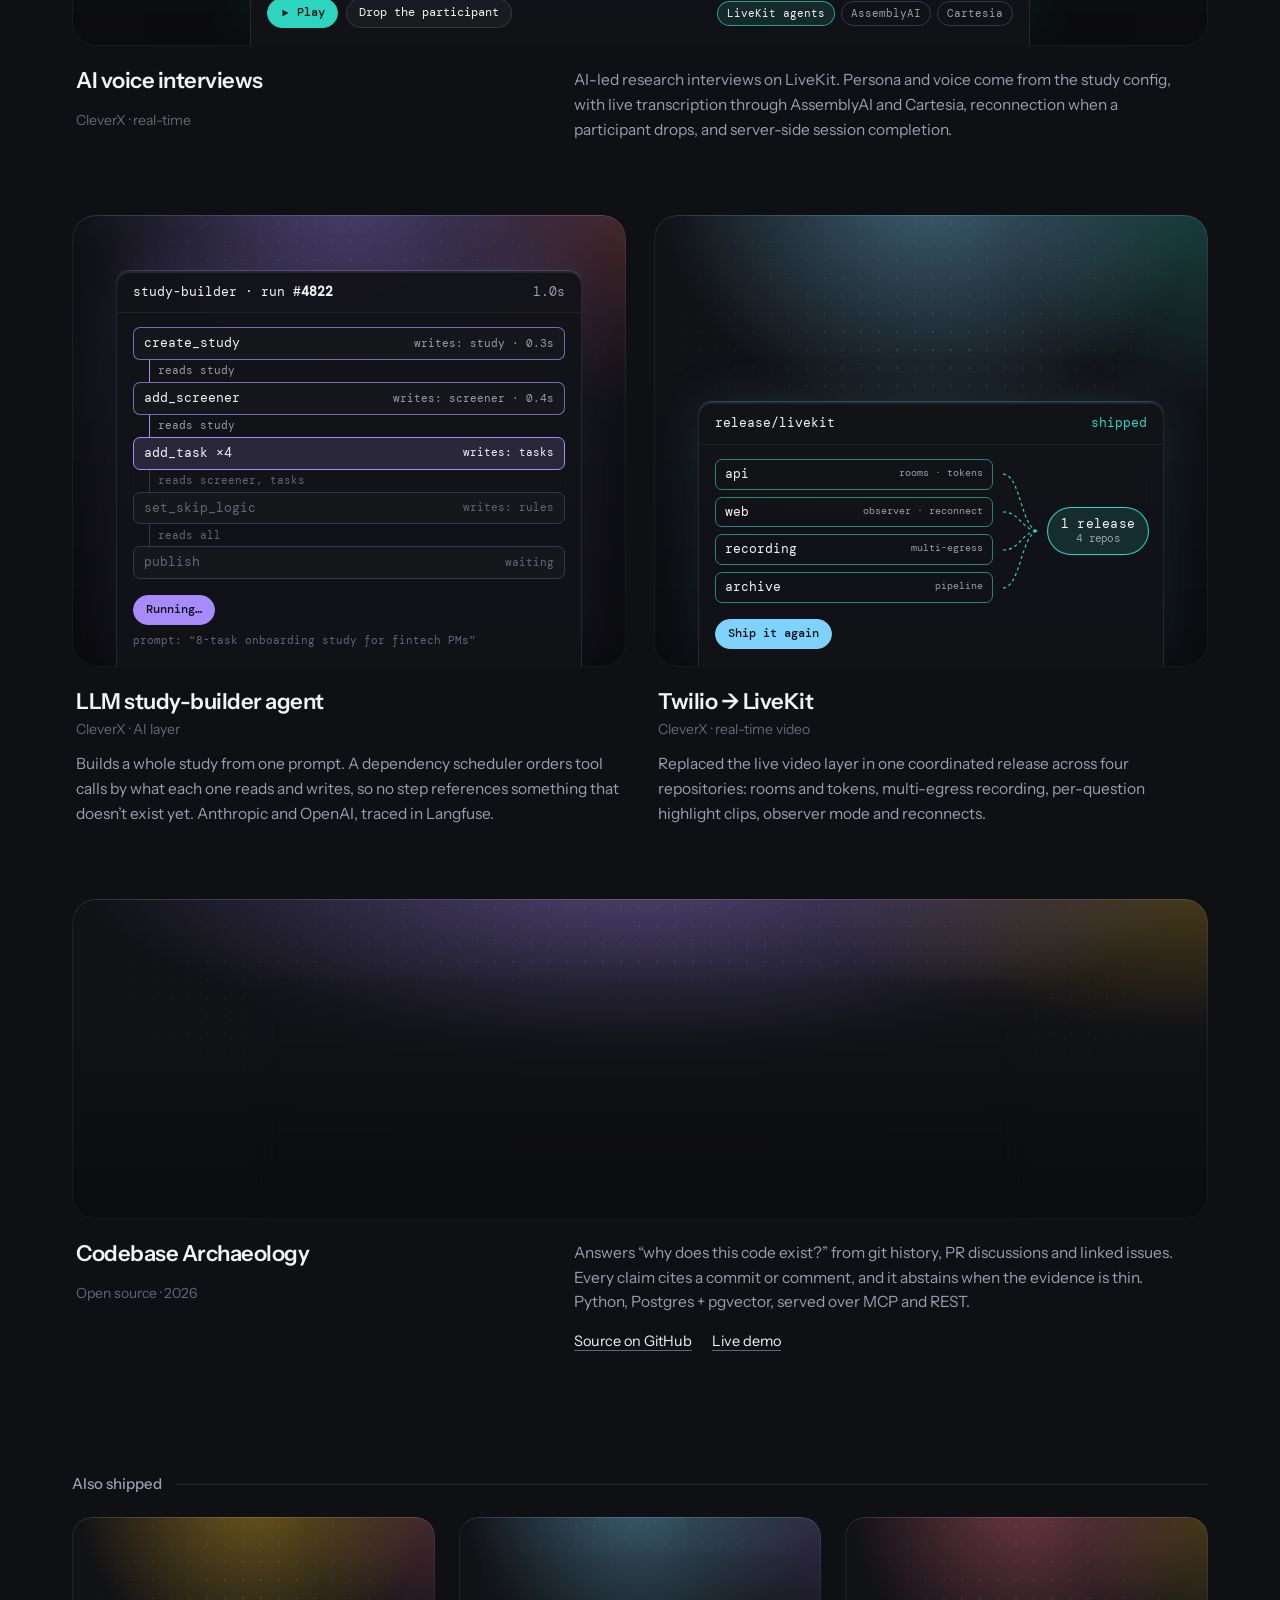
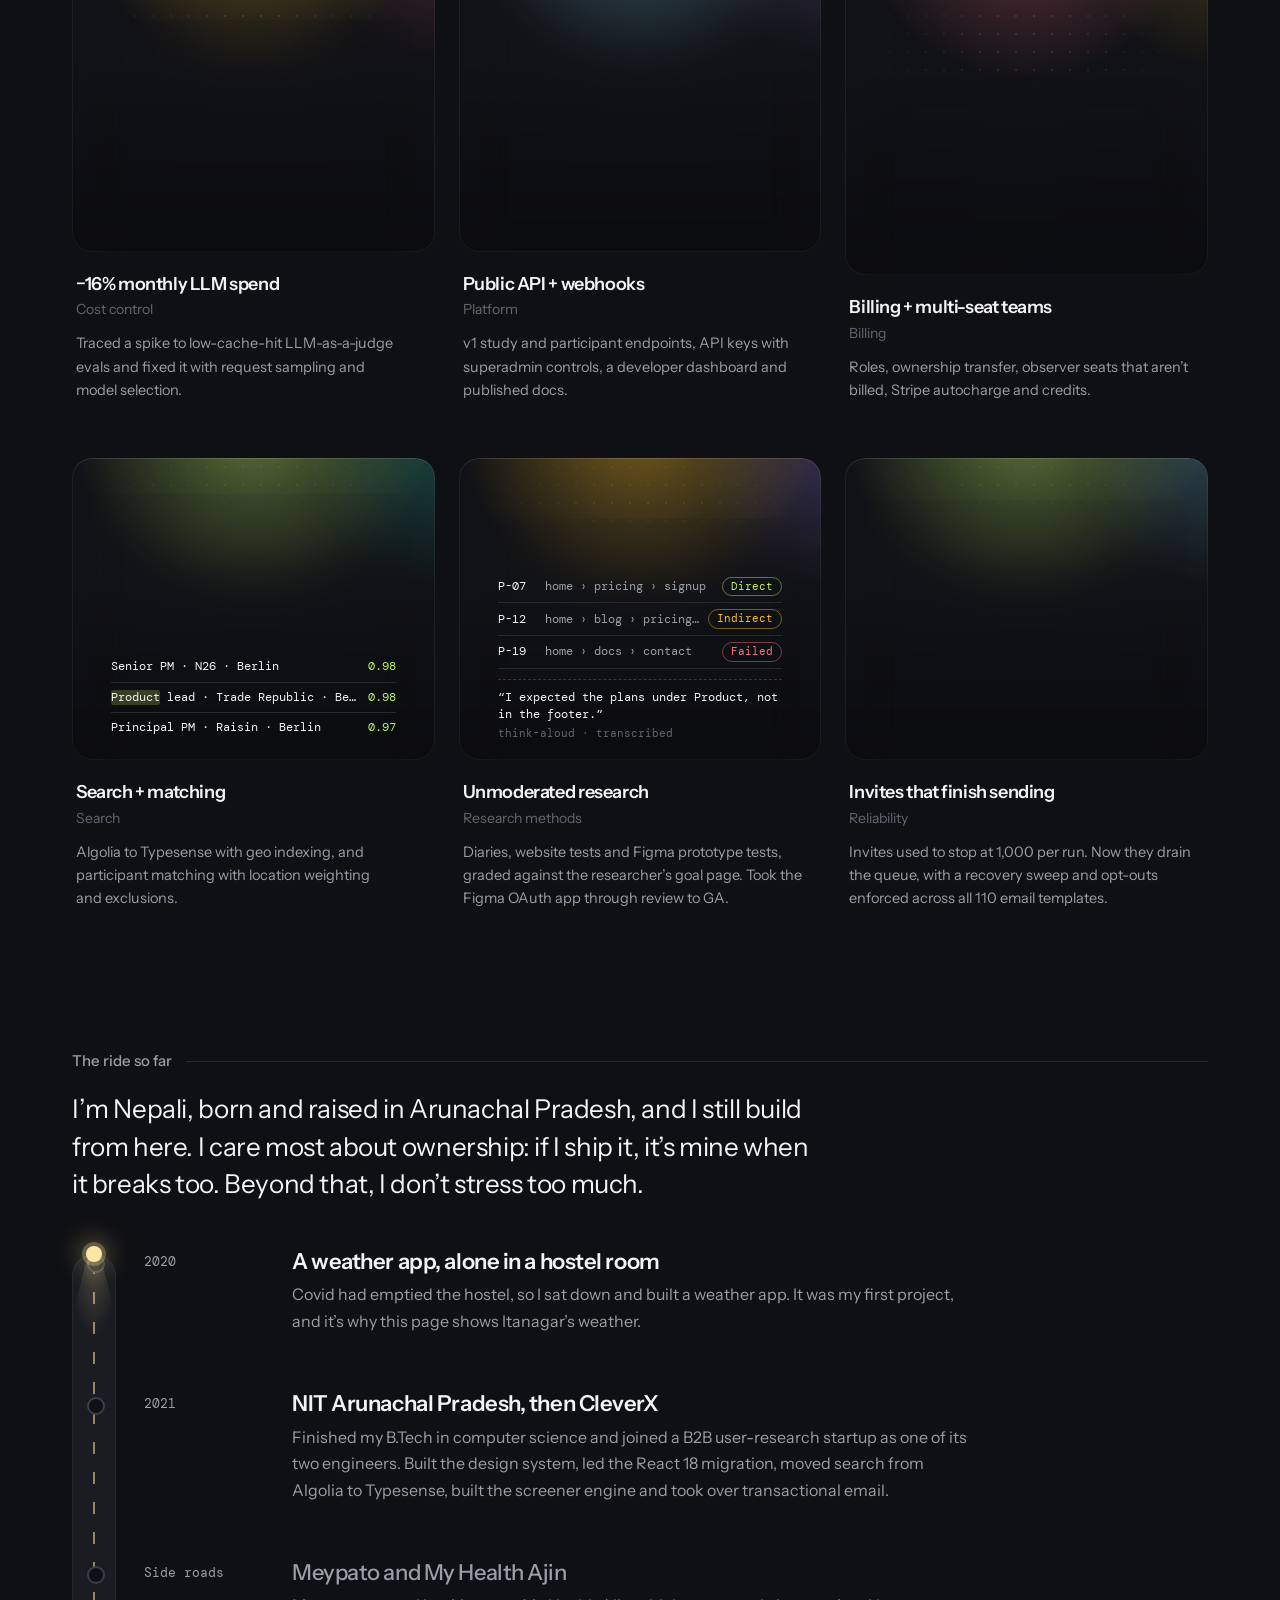
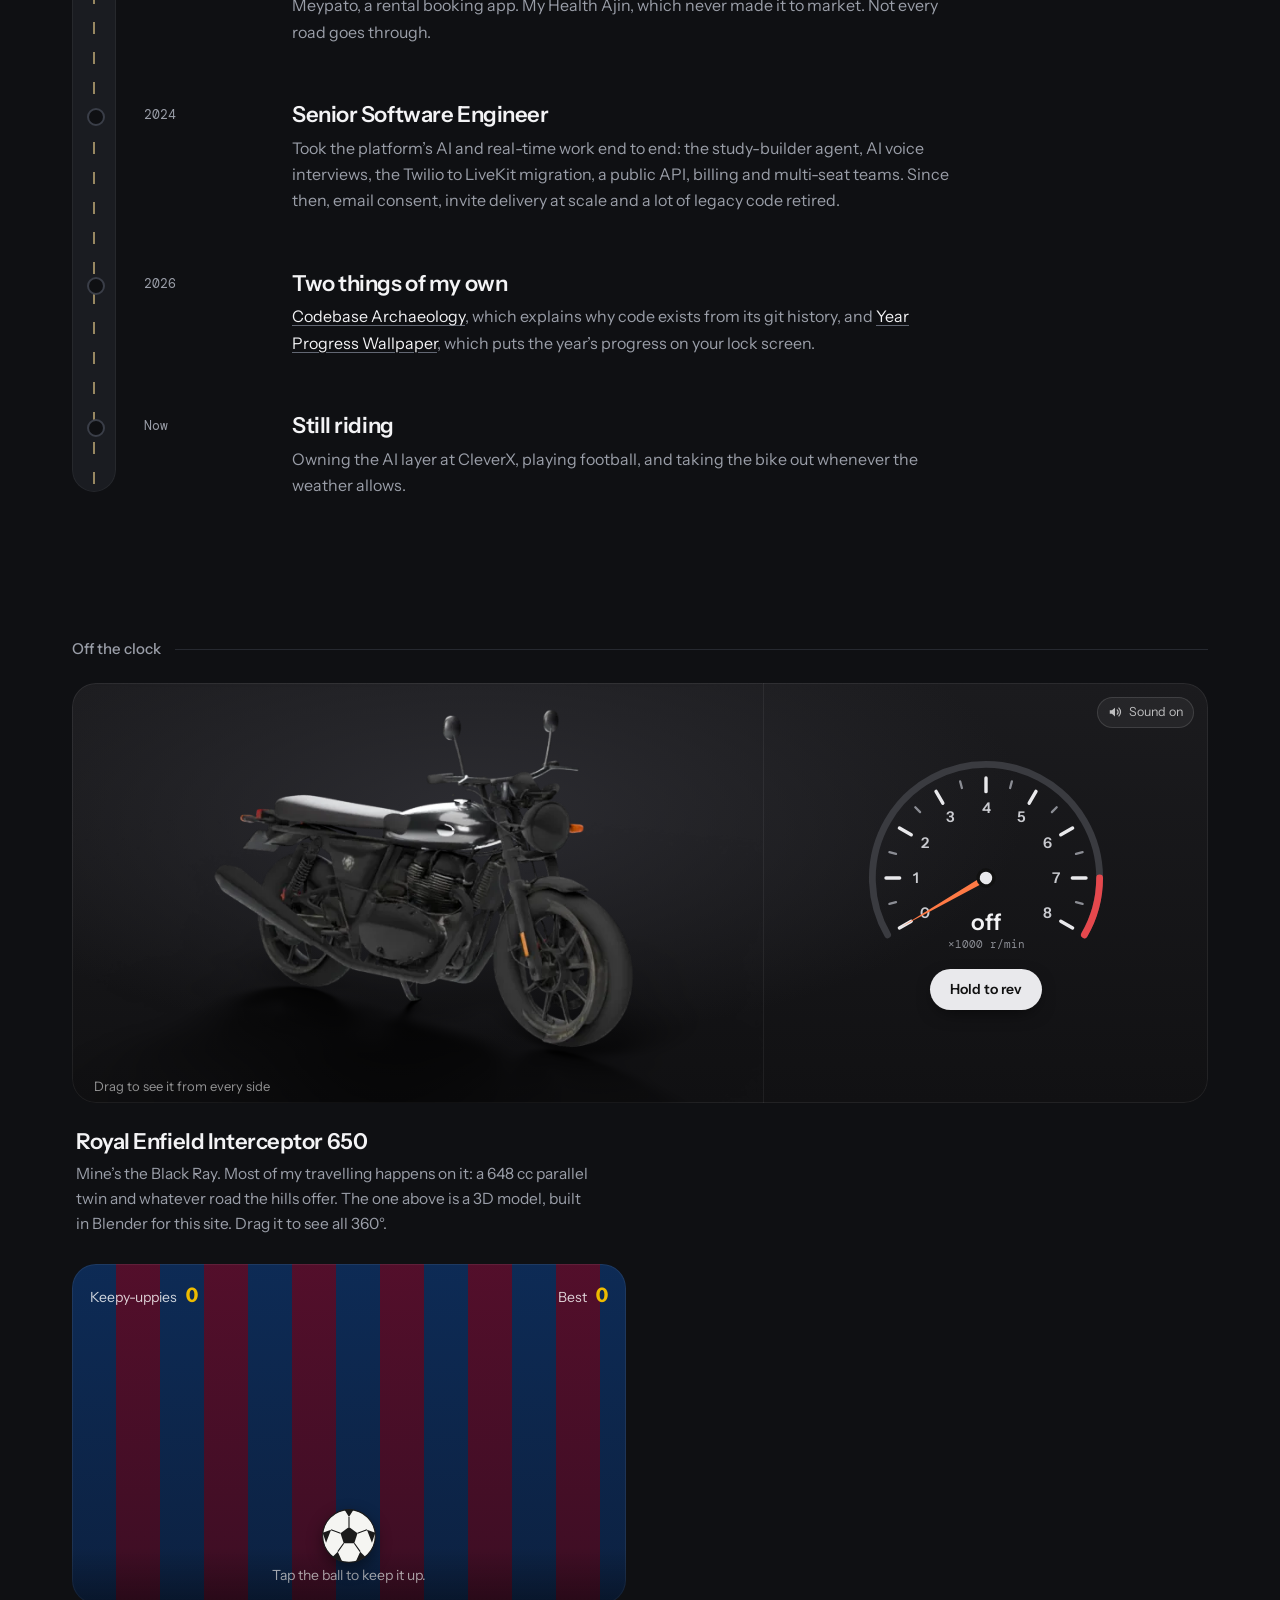
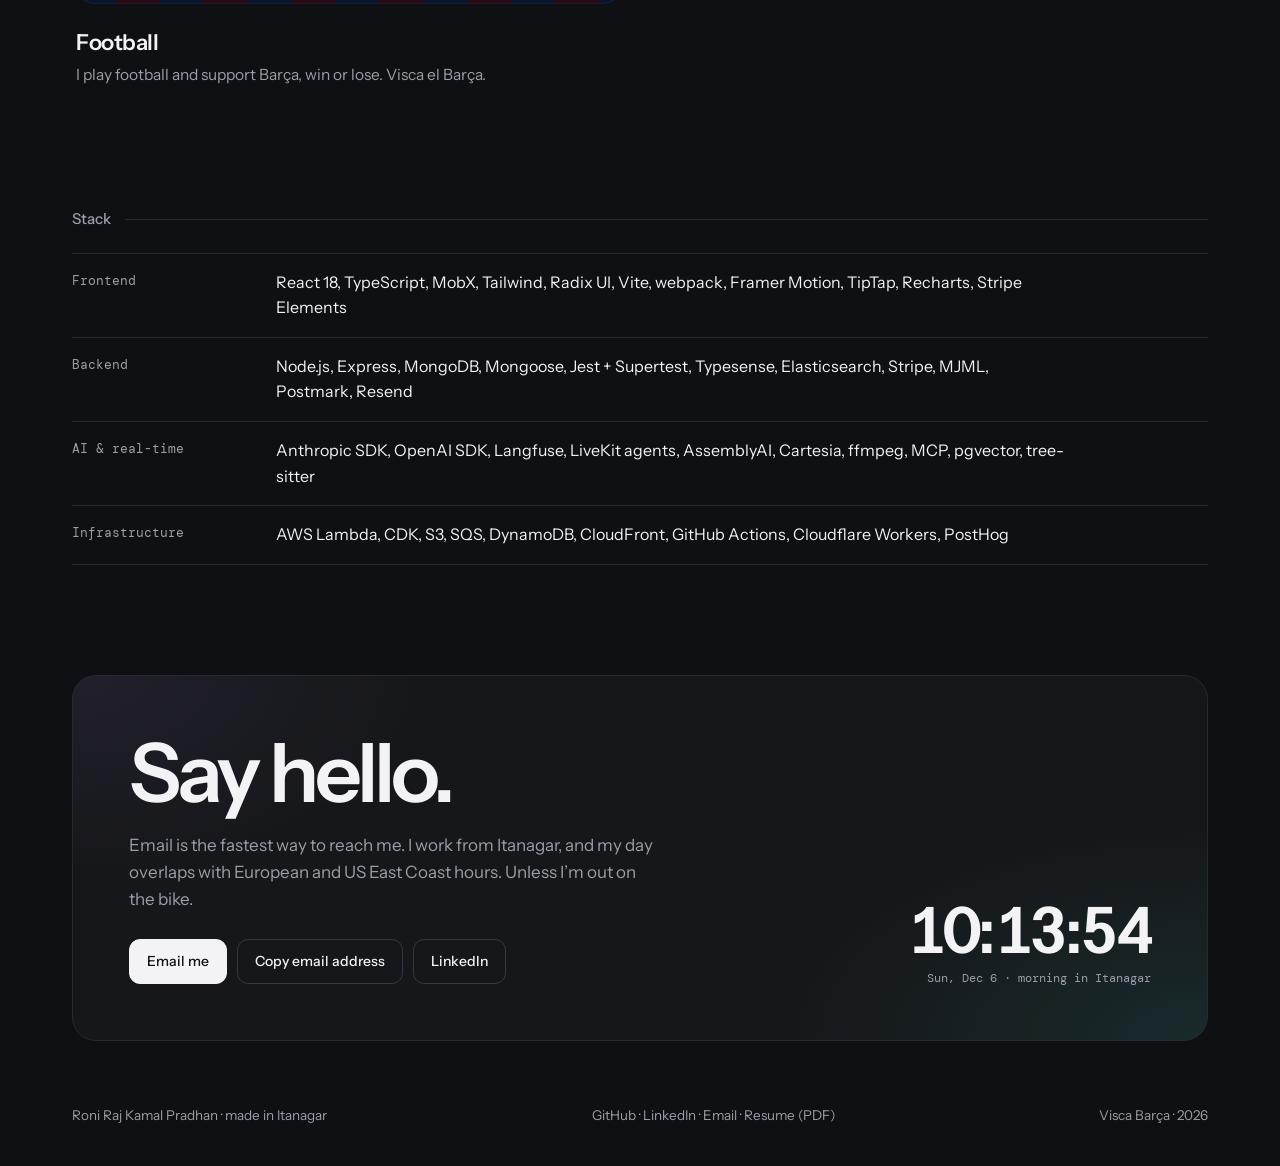
==== commit 1be1be08: "Render the Interceptor from a converted GT 650 model Swapped the GT's clip-ons, café seat, tank and " ====
--- a/index.html
+++ b/index.html
@@ -103,8 +103,8 @@
         <path class="r3" d="M-40,345.8 C-36.0,345.9 -24.0,346.1 -16,346.2 C-8.0,346.3 0.0,346.5 8,346.7 C16.0,346.9 24.0,347.1 32,347.4 C40.0,347.6 48.0,347.9 56,348.1 C64.0,348.4 72.0,348.7 80,349.0 C88.0,349.3 96.0,349.6 104,349.9 C112.0,350.2 120.0,350.5 128,350.9 C136.0,351.2 144.0,351.5 152,351.8 C160.0,352.1 168.0,352.5 176,352.8 C184.0,353.1 192.0,353.4 200,353.7 C208.0,354.0 216.0,354.3 224,354.5 C232.0,354.8 240.0,355.1 248,355.3 C256.0,355.6 264.0,355.8 272,356.0 C280.0,356.2 288.0,356.4 296,356.6 C304.0,356.7 312.0,356.9 320,357.0 C328.0,357.1 336.0,357.2 344,357.3 C352.0,357.4 360.0,357.5 368,357.5 C376.0,357.6 384.0,357.6 392,357.6 C400.0,357.6 408.0,357.6 416,357.5 C424.0,357.5 432.0,357.4 440,357.3 C448.0,357.3 456.0,357.2 464,357.0 C472.0,356.9 480.0,356.8 488,356.6 C496.0,356.5 504.0,356.3 512,356.2 C520.0,356.0 528.0,355.8 536,355.6 C544.0,355.5 552.0,355.3 560,355.1 C568.0,354.9 576.0,354.7 584,354.5 C592.0,354.3 600.0,354.1 608,353.9 C616.0,353.7 624.0,353.5 632,353.4 C640.0,353.2 648.0,353.0 656,352.9 C664.0,352.7 672.0,352.6 680,352.5 C688.0,352.4 696.0,352.3 704,352.2 C712.0,352.1 720.0,352.1 728,352.0 C736.0,352.0 744.0,352.0 752,352.0 C760.0,352.0 768.0,352.1 776,352.1 C784.0,352.2 792.0,352.3 800,352.5 C808.0,352.6 816.0,352.8 824,353.0 C832.0,353.2 840.0,353.4 848,353.7 C856.0,353.9 864.0,354.2 872,354.6 C880.0,354.9 888.0,355.3 896,355.7 C904.0,356.1 912.0,356.5 920,357.0 C928.0,357.4 936.0,357.9 944,358.5 C952.0,359.0 960.0,359.5 968,360.1 C976.0,360.7 984.0,361.3 992,361.9 C1000.0,362.5 1008.0,363.2 1016,363.9 C1024.0,364.5 1032.0,365.2 1040,365.9 C1048.0,366.7 1056.0,367.4 1064,368.1 C1072.0,368.9 1080.0,369.6 1088,370.4 C1096.0,371.1 1104.0,371.9 1112,372.6 C1120.0,373.4 1128.0,374.2 1136,374.9 C1144.0,375.7 1152.0,376.4 1160,377.2 C1168.0,377.9 1176.0,378.7 1184,379.4 C1192.0,380.1 1200.0,380.9 1208,381.6 C1216.0,382.3 1224.0,382.9 1232,383.6 C1240.0,384.3 1248.0,384.9 1256,385.5 C1264.0,386.1 1272.0,386.7 1280,387.3 C1288.0,387.8 1296.0,388.4 1304,388.9 C1312.0,389.4 1320.0,389.8 1328,390.3 C1336.0,390.7 1344.0,391.1 1352,391.4 C1360.0,391.8 1368.0,392.1 1376,392.4 C1384.0,392.7 1392.0,392.9 1400,393.1 C1408.0,393.3 1416.0,393.5 1424,393.6 C1432.0,393.8 1440.0,393.9 1448,393.9 C1456.0,394.0 1464.0,394.0 1472,394.0 C1480.0,393.9 1488.0,393.9 1496,393.8 C1504.0,393.7 1512.0,393.6 1520,393.4 C1528.0,393.2 1536.0,393.0 1544,392.8 C1552.0,392.6 1560.0,392.4 1568,392.1 C1576.0,391.8 1584.0,391.5 1592,391.2 C1600.0,390.9 1608.0,390.5 1616,390.2 C1624.0,389.8 1636.0,389.2 1640,389.0 L1640,440 L-40,440 Z"/>
         <path id="road" d="M-40,345.8 C-36.0,345.9 -24.0,346.1 -16,346.2 C-8.0,346.3 0.0,346.5 8,346.7 C16.0,346.9 24.0,347.1 32,347.4 C40.0,347.6 48.0,347.9 56,348.1 C64.0,348.4 72.0,348.7 80,349.0 C88.0,349.3 96.0,349.6 104,349.9 C112.0,350.2 120.0,350.5 128,350.9 C136.0,351.2 144.0,351.5 152,351.8 C160.0,352.1 168.0,352.5 176,352.8 C184.0,353.1 192.0,353.4 200,353.7 C208.0,354.0 216.0,354.3 224,354.5 C232.0,354.8 240.0,355.1 248,355.3 C256.0,355.6 264.0,355.8 272,356.0 C280.0,356.2 288.0,356.4 296,356.6 C304.0,356.7 312.0,356.9 320,357.0 C328.0,357.1 336.0,357.2 344,357.3 C352.0,357.4 360.0,357.5 368,357.5 C376.0,357.6 384.0,357.6 392,357.6 C400.0,357.6 408.0,357.6 416,357.5 C424.0,357.5 432.0,357.4 440,357.3 C448.0,357.3 456.0,357.2 464,357.0 C472.0,356.9 480.0,356.8 488,356.6 C496.0,356.5 504.0,356.3 512,356.2 C520.0,356.0 528.0,355.8 536,355.6 C544.0,355.5 552.0,355.3 560,355.1 C568.0,354.9 576.0,354.7 584,354.5 C592.0,354.3 600.0,354.1 608,353.9 C616.0,353.7 624.0,353.5 632,353.4 C640.0,353.2 648.0,353.0 656,352.9 C664.0,352.7 672.0,352.6 680,352.5 C688.0,352.4 696.0,352.3 704,352.2 C712.0,352.1 720.0,352.1 728,352.0 C736.0,352.0 744.0,352.0 752,352.0 C760.0,352.0 768.0,352.1 776,352.1 C784.0,352.2 792.0,352.3 800,352.5 C808.0,352.6 816.0,352.8 824,353.0 C832.0,353.2 840.0,353.4 848,353.7 C856.0,353.9 864.0,354.2 872,354.6 C880.0,354.9 888.0,355.3 896,355.7 C904.0,356.1 912.0,356.5 920,357.0 C928.0,357.4 936.0,357.9 944,358.5 C952.0,359.0 960.0,359.5 968,360.1 C976.0,360.7 984.0,361.3 992,361.9 C1000.0,362.5 1008.0,363.2 1016,363.9 C1024.0,364.5 1032.0,365.2 1040,365.9 C1048.0,366.7 1056.0,367.4 1064,368.1 C1072.0,368.9 1080.0,369.6 1088,370.4 C1096.0,371.1 1104.0,371.9 1112,372.6 C1120.0,373.4 1128.0,374.2 1136,374.9 C1144.0,375.7 1152.0,376.4 1160,377.2 C1168.0,377.9 1176.0,378.7 1184,379.4 C1192.0,380.1 1200.0,380.9 1208,381.6 C1216.0,382.3 1224.0,382.9 1232,383.6 C1240.0,384.3 1248.0,384.9 1256,385.5 C1264.0,386.1 1272.0,386.7 1280,387.3 C1288.0,387.8 1296.0,388.4 1304,388.9 C1312.0,389.4 1320.0,389.8 1328,390.3 C1336.0,390.7 1344.0,391.1 1352,391.4 C1360.0,391.8 1368.0,392.1 1376,392.4 C1384.0,392.7 1392.0,392.9 1400,393.1 C1408.0,393.3 1416.0,393.5 1424,393.6 C1432.0,393.8 1440.0,393.9 1448,393.9 C1456.0,394.0 1464.0,394.0 1472,394.0 C1480.0,393.9 1488.0,393.9 1496,393.8 C1504.0,393.7 1512.0,393.6 1520,393.4 C1528.0,393.2 1536.0,393.0 1544,392.8 C1552.0,392.6 1560.0,392.4 1568,392.1 C1576.0,391.8 1584.0,391.5 1592,391.2 C1600.0,390.9 1608.0,390.5 1616,390.2 C1624.0,389.8 1636.0,389.2 1640,389.0" fill="none" stroke="none"/>
         <g id="rider" class="rider" transform="translate(-200 400)">
-          <path class="beam" d="M30.1,-38.4 L212,-80 L212,0 Z" fill="url(#beamg)" filter="url(#beamblur)"/>
-          <circle class="lamp-dot" cx="30.1" cy="-38.4" r="2.6"/>
+          <path class="beam" d="M30.7,-40.9 L212,-82 L212,-2 Z" fill="url(#beamg)" filter="url(#beamblur)"/>
+          <circle class="lamp-dot" cx="30.7" cy="-40.9" r="2.6"/>
           <!-- Blender render of me on the Interceptor 650 (Black Ray): 2.2 m x 1.8 m, ground at y = 0 -->
           <image class="bike" href="assets/interceptor/rider.webp" x="-52.3" y="-81.8" width="100" height="81.8"/>
         </g>
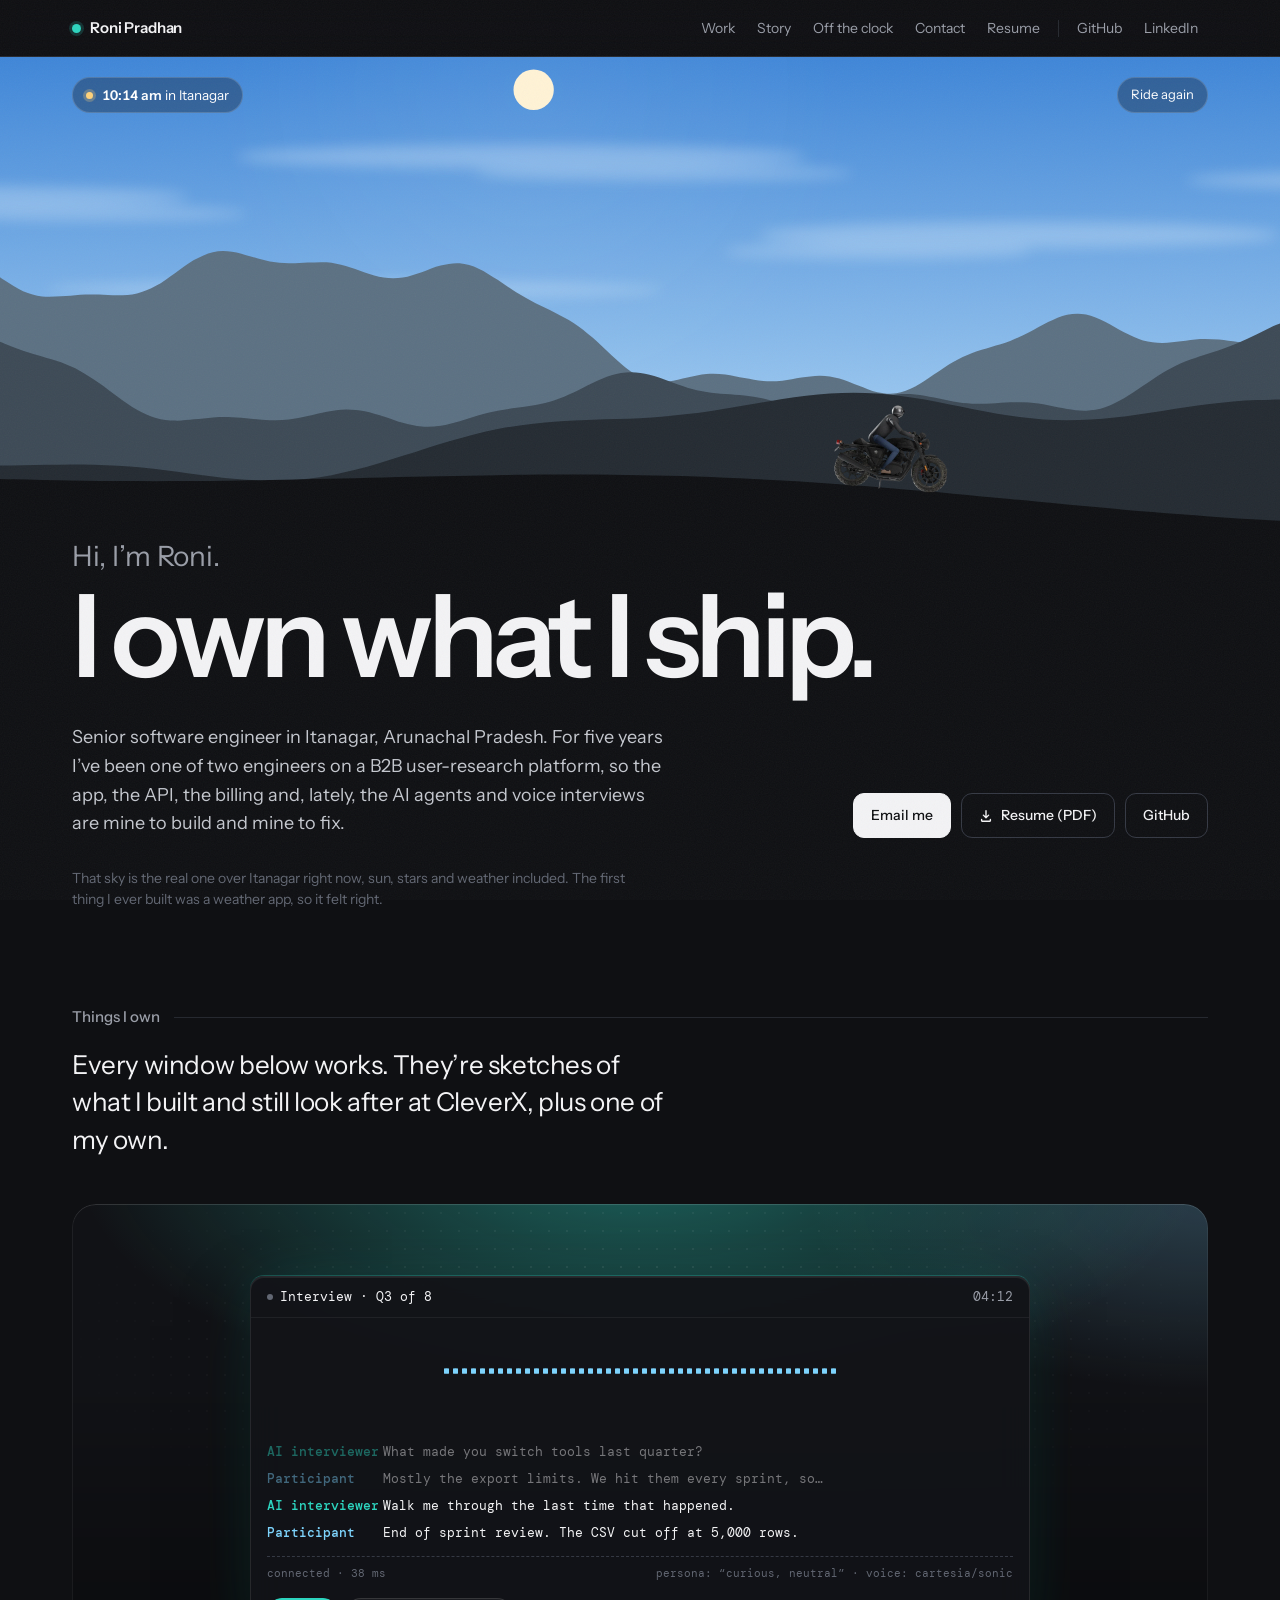
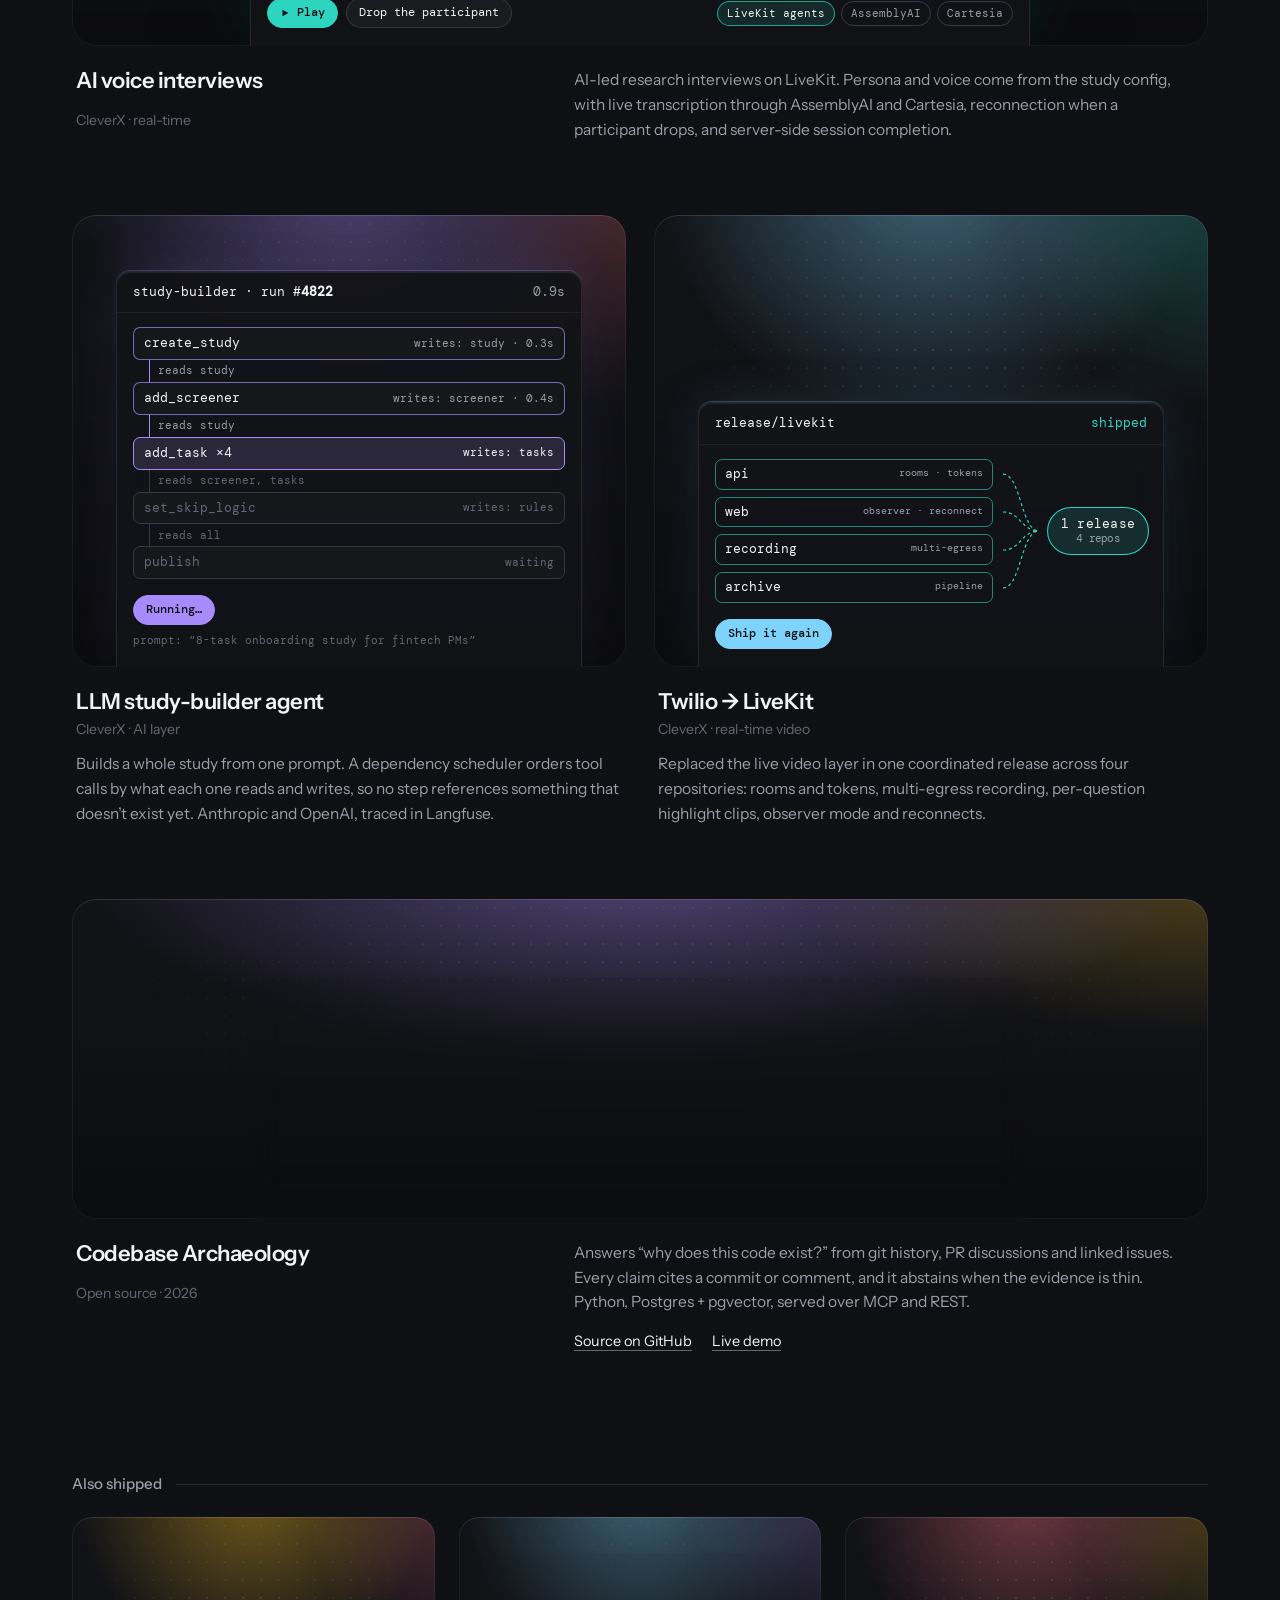
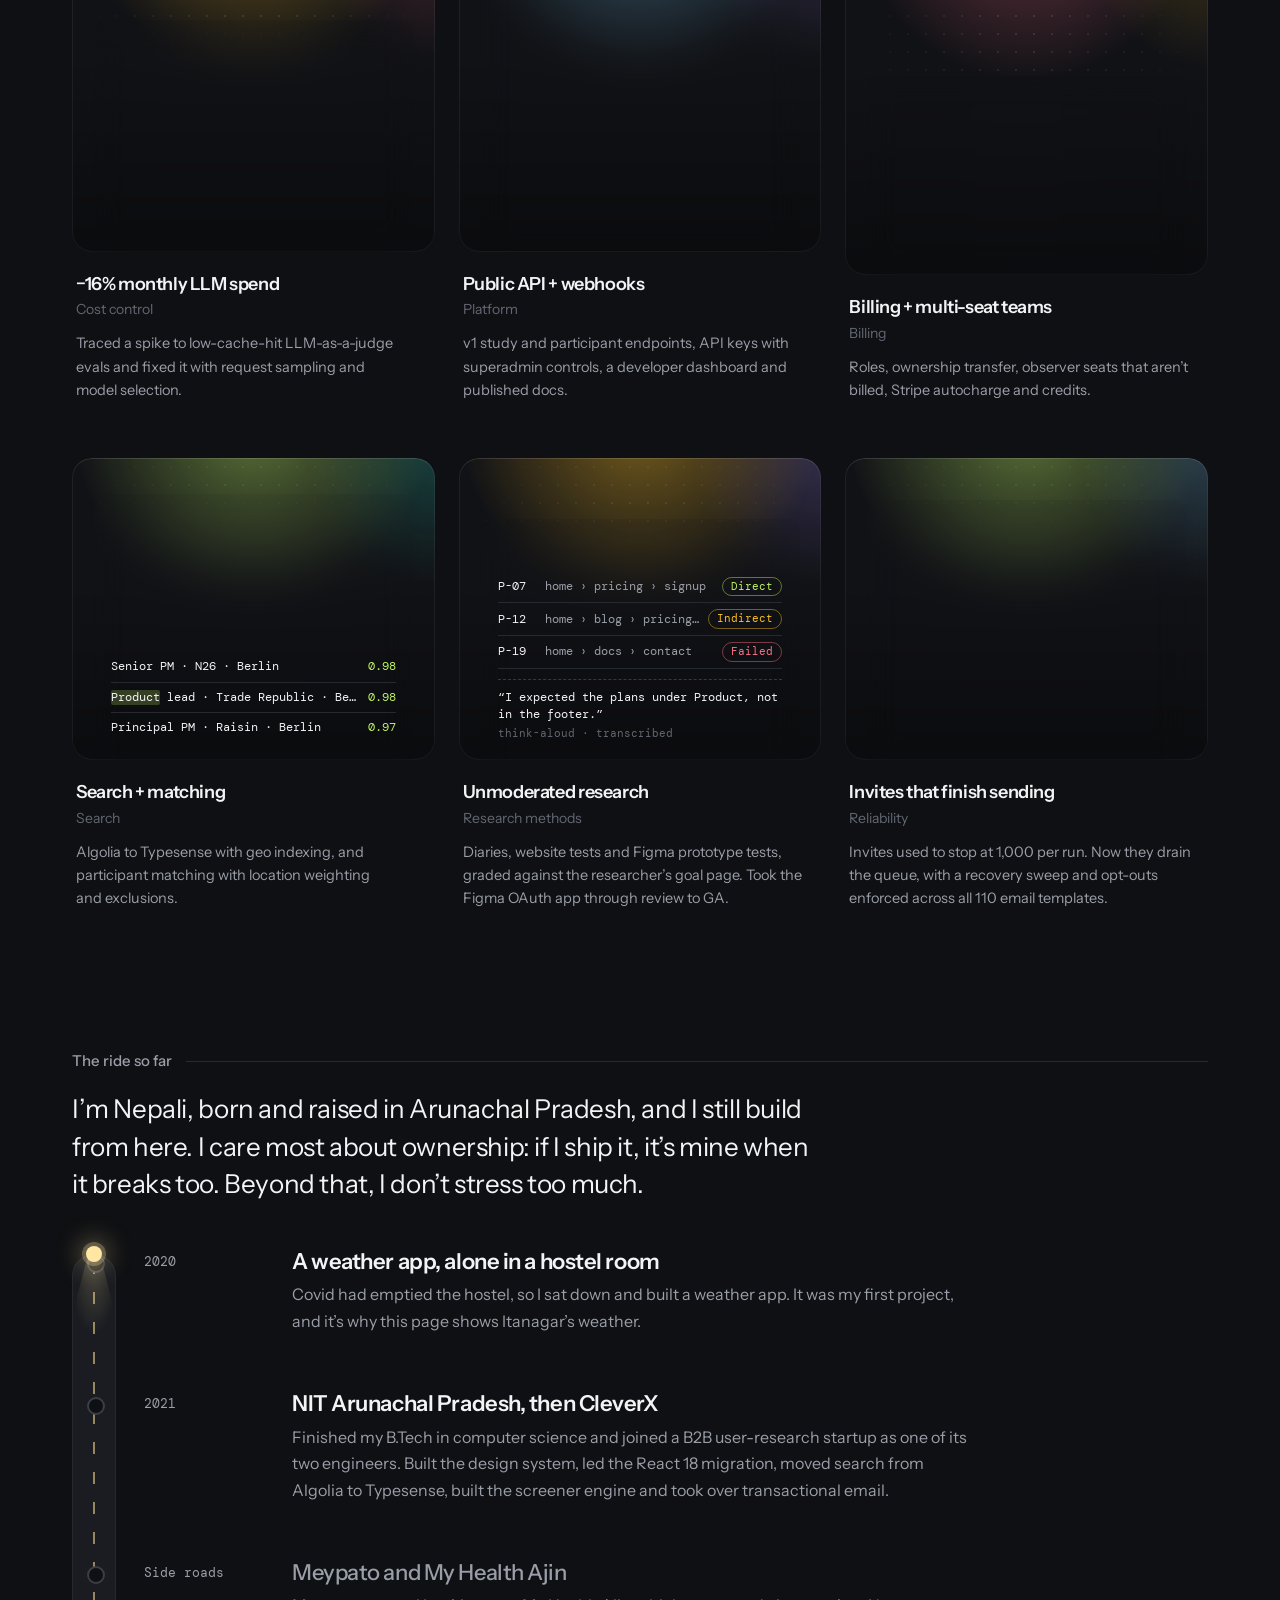
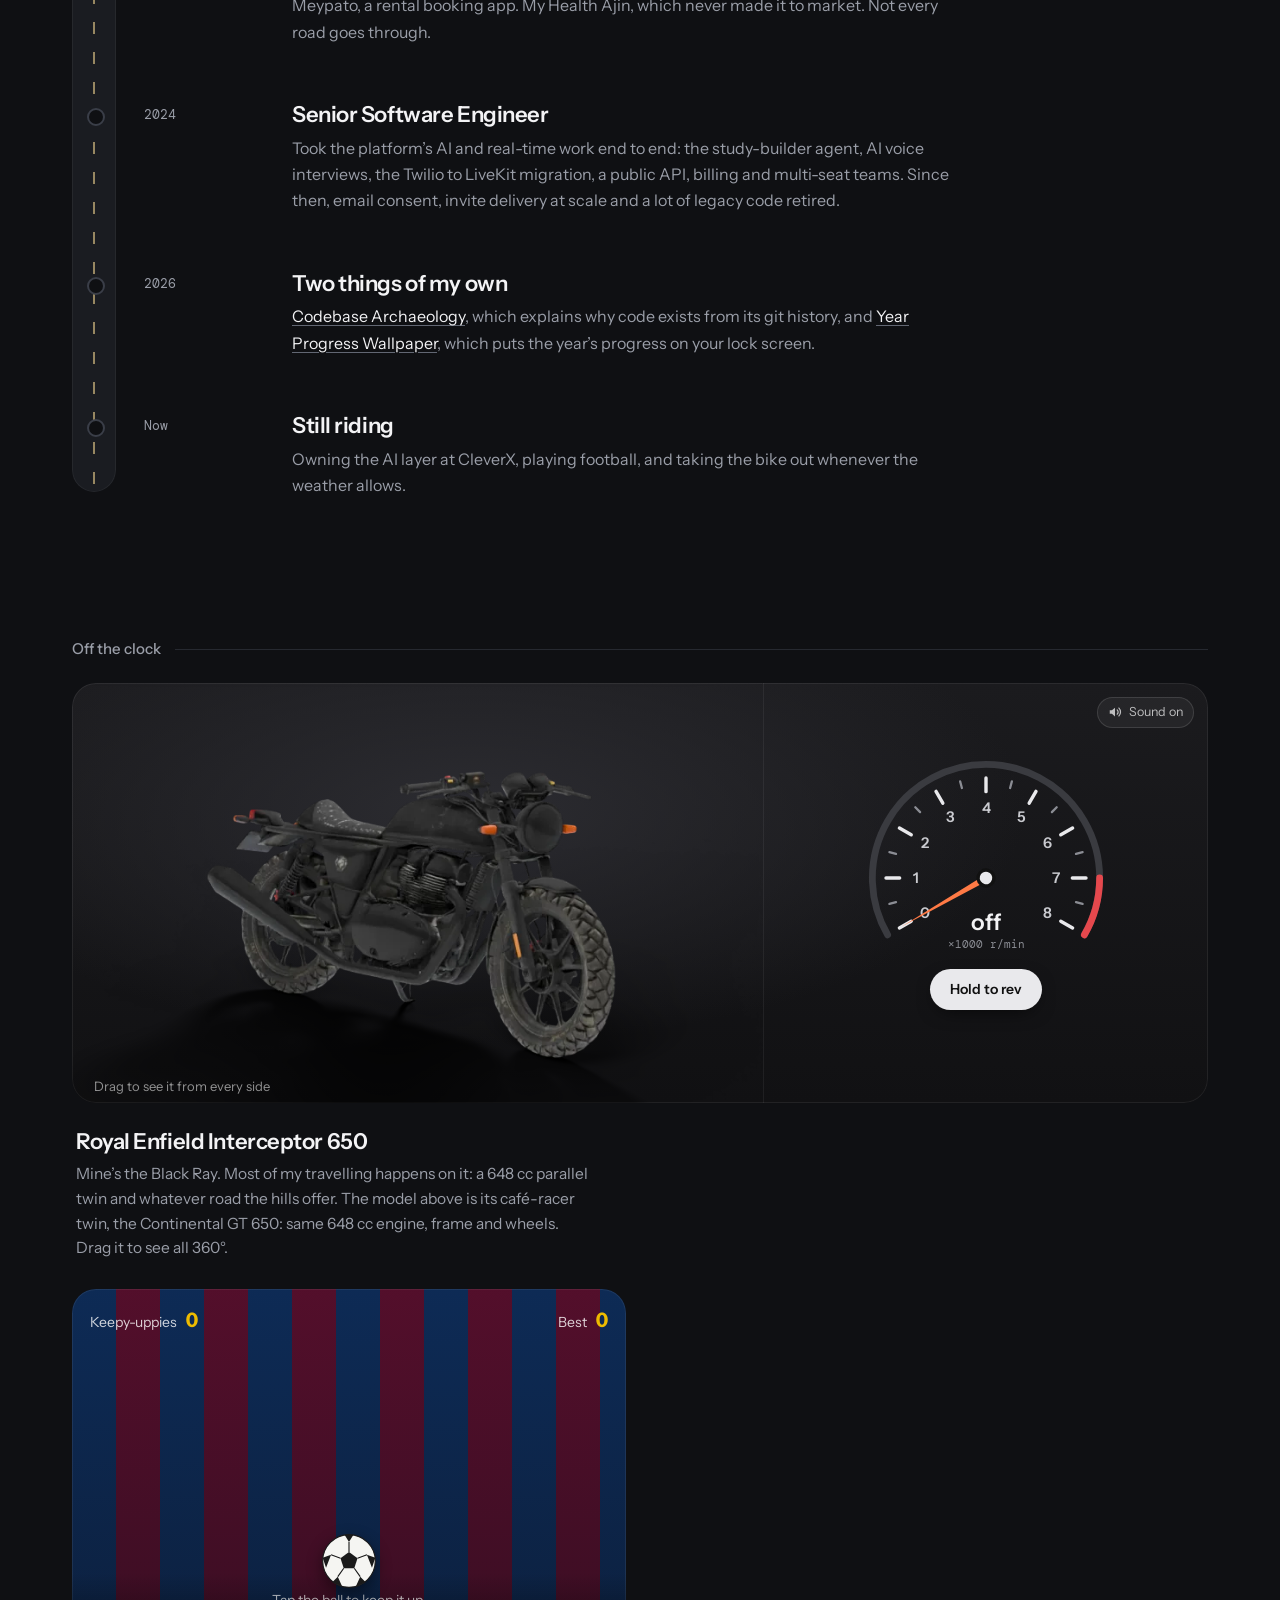
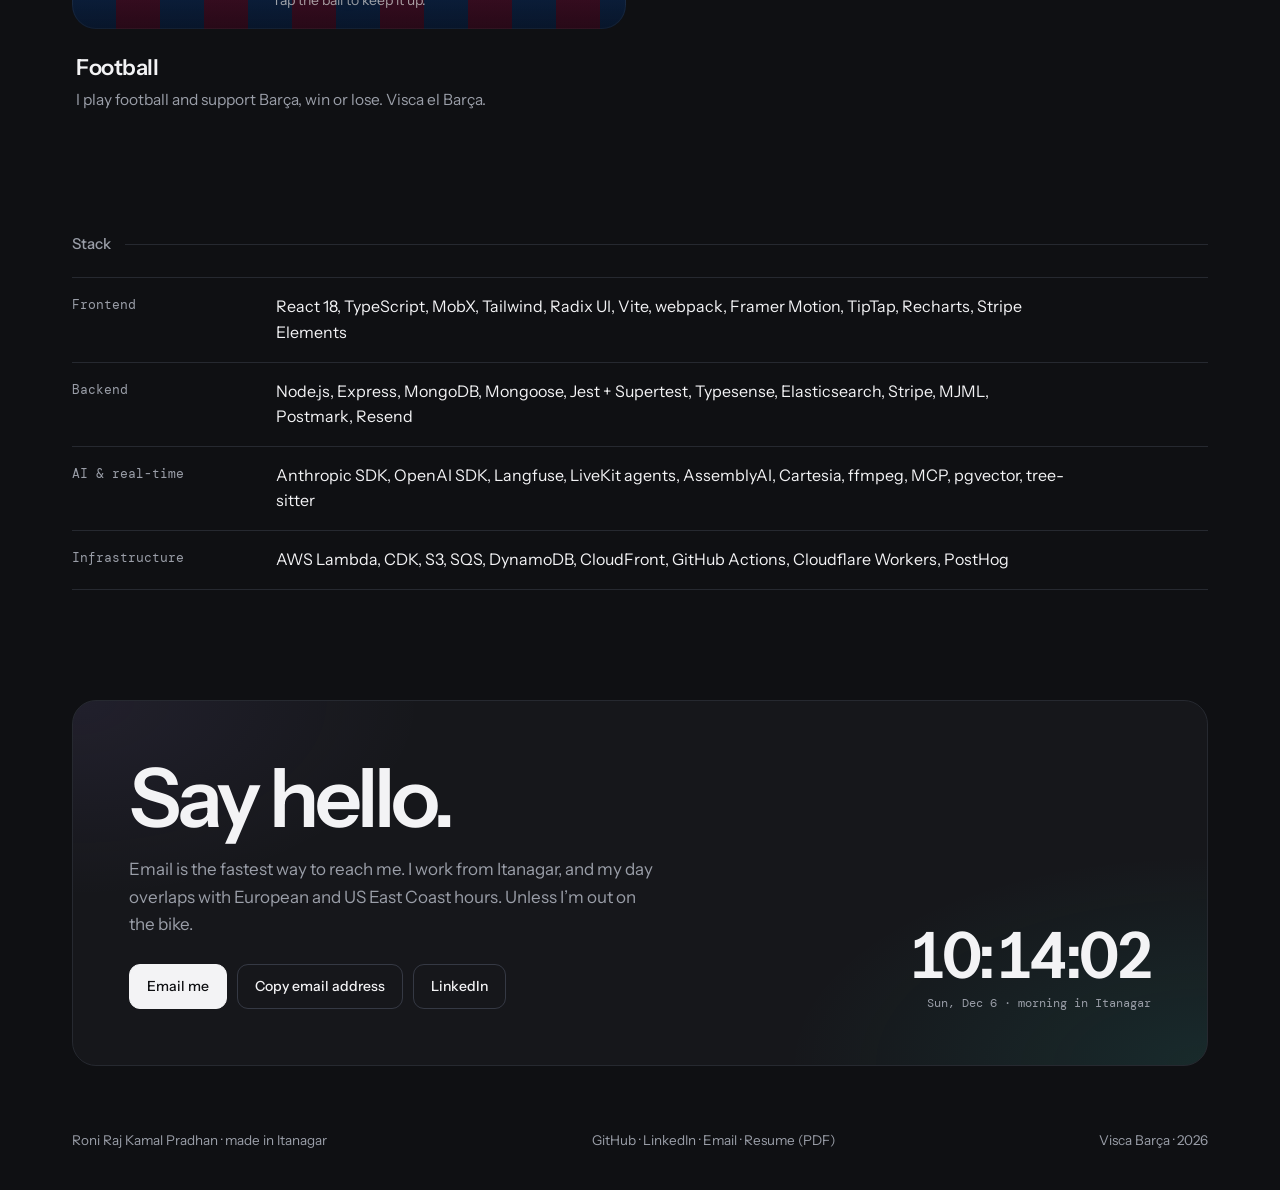
==== commit f0b10a7a: "Use the stock Continental GT 650 for the bike renders Dropped the Interceptor conversion: the hero s" ====
--- a/index.html
+++ b/index.html
@@ -412,7 +412,7 @@
     <div class="off-grid">
       <article class="panel moto">
         <div class="play">
-          <div class="spin" id="spin" tabindex="0" role="img" aria-label="3D model of my Royal Enfield Interceptor 650 in Black Ray, modelled and rendered in Blender. Drag or use the arrow keys to turn it.">
+          <div class="spin" id="spin" tabindex="0" role="img" aria-label="3D model of a Royal Enfield Continental GT 650, the Interceptor’s café-racer twin. Drag or use the arrow keys to turn it.">
             <img src="assets/interceptor/spin-00.webp" alt="" width="800" height="500" loading="lazy" decoding="async" draggable="false">
             <span class="hint" aria-hidden="true">Drag to see it from every side</span>
           </div>
@@ -431,7 +431,7 @@
           </div>
         </div>
         <h3>Royal Enfield Interceptor 650</h3>
-        <p>Mine’s the Black Ray. Most of my travelling happens on it: a 648 cc parallel twin and whatever road the hills offer. The one above is a 3D model, built in Blender for this site. Drag it to see all 360°.
+        <p>Mine’s the Black Ray. Most of my travelling happens on it: a 648 cc parallel twin and whatever road the hills offer. The model above is its café-racer twin, the Continental GT 650: same 648 cc engine, frame and wheels. Drag it to see all 360°.
       </article>
       <article class="panel fball">
         <div class="play pitch" id="pitch">
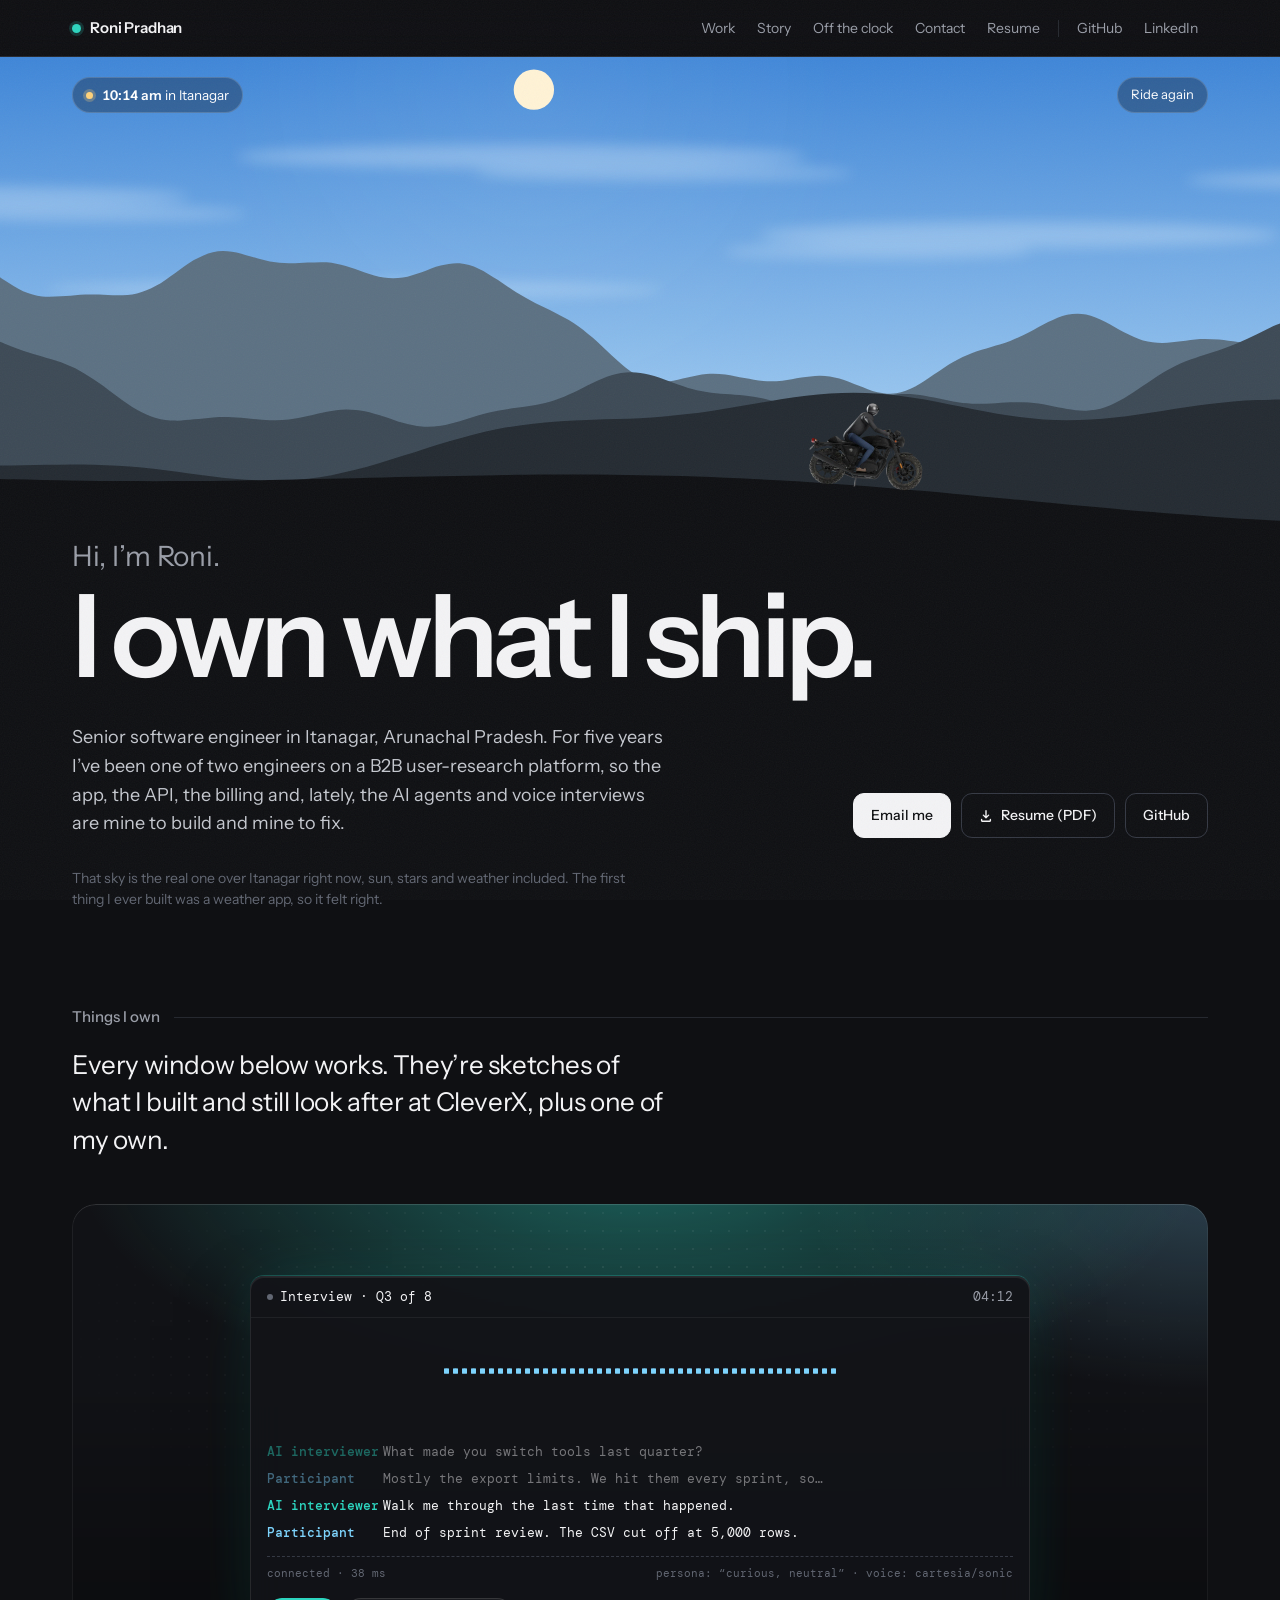
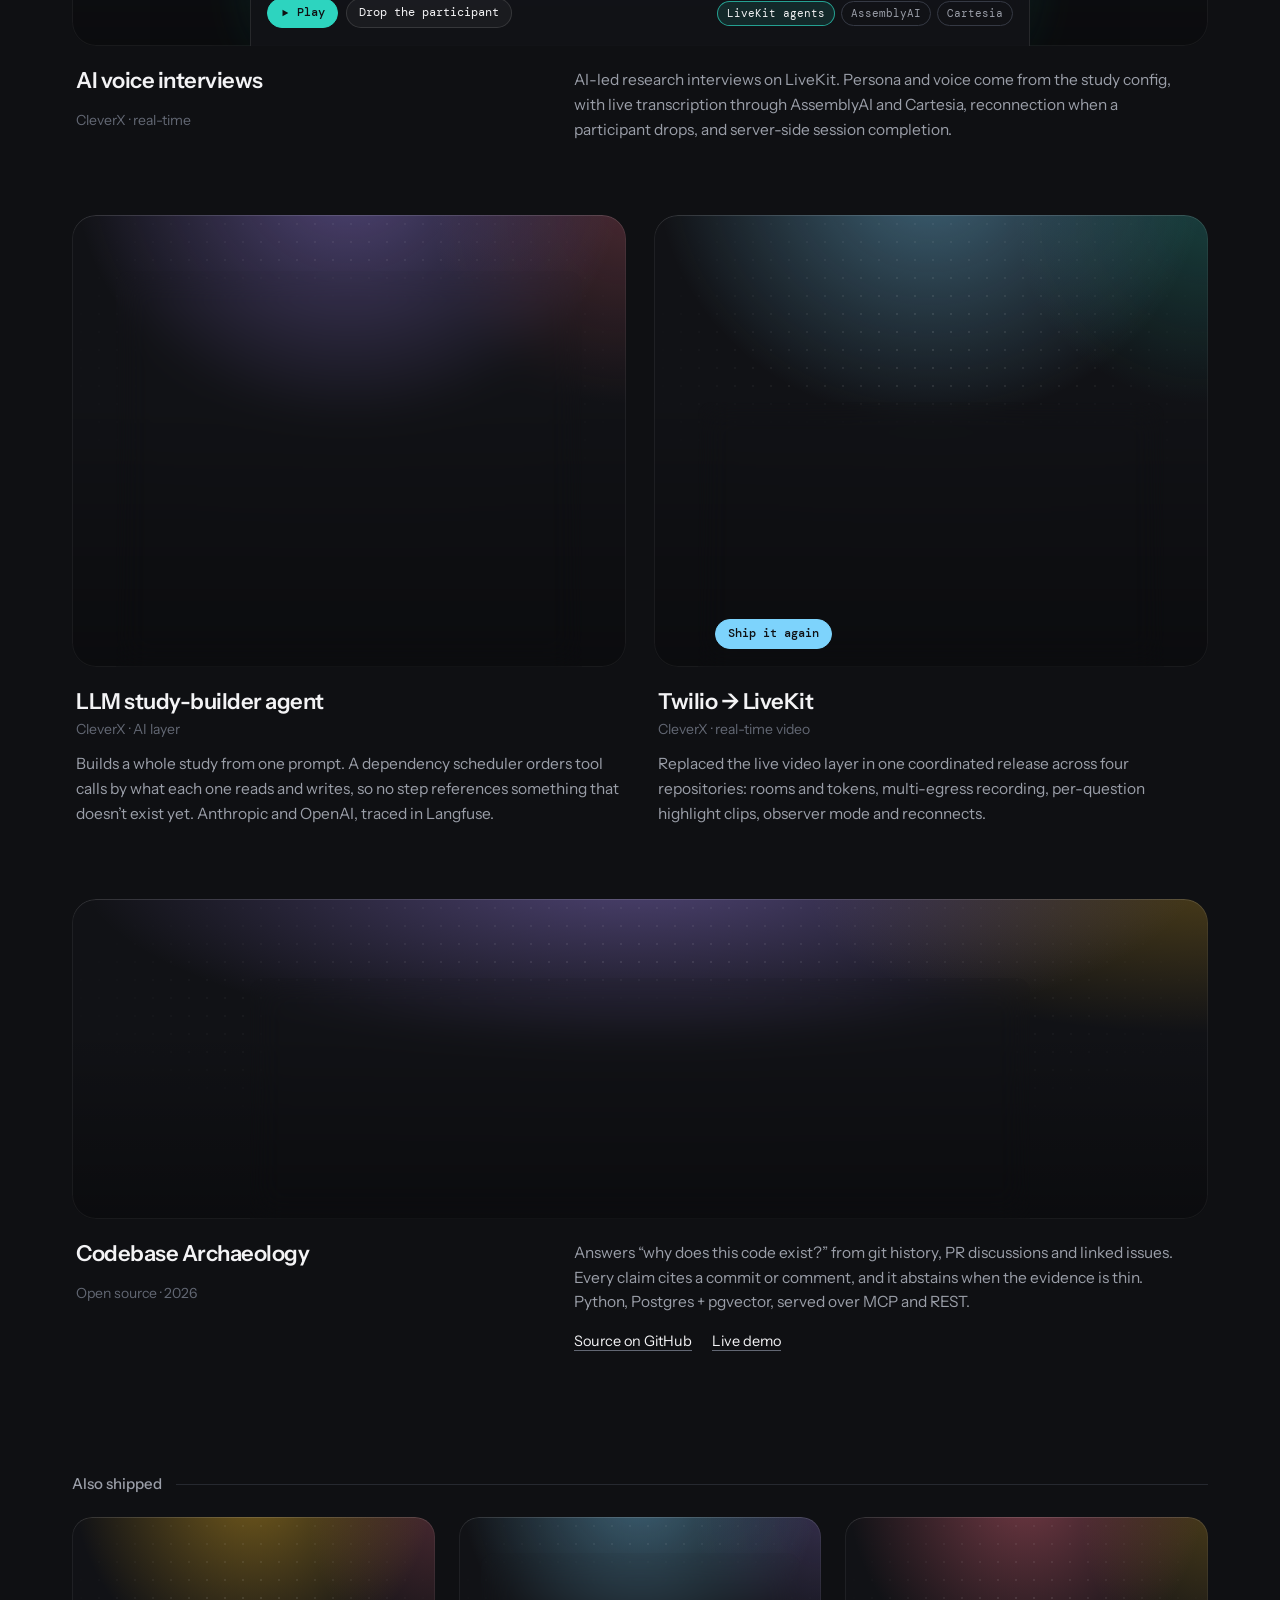
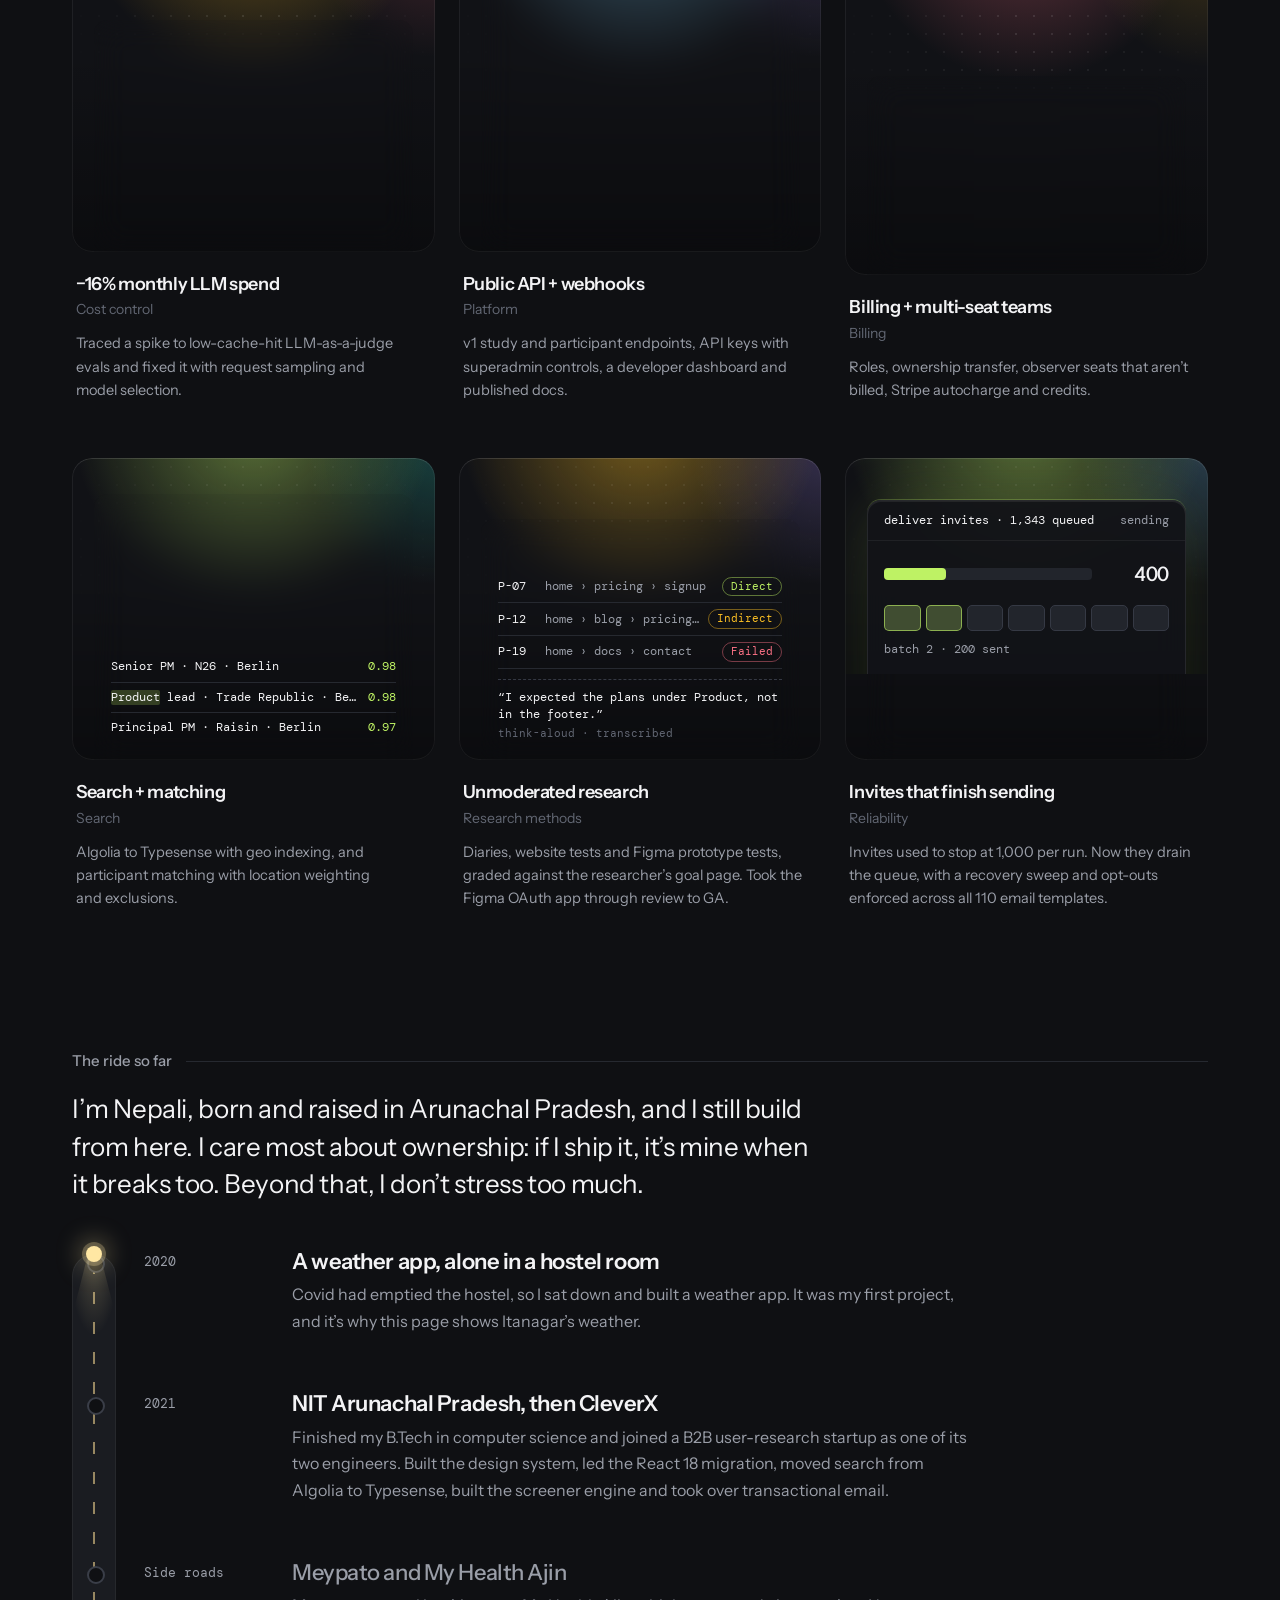
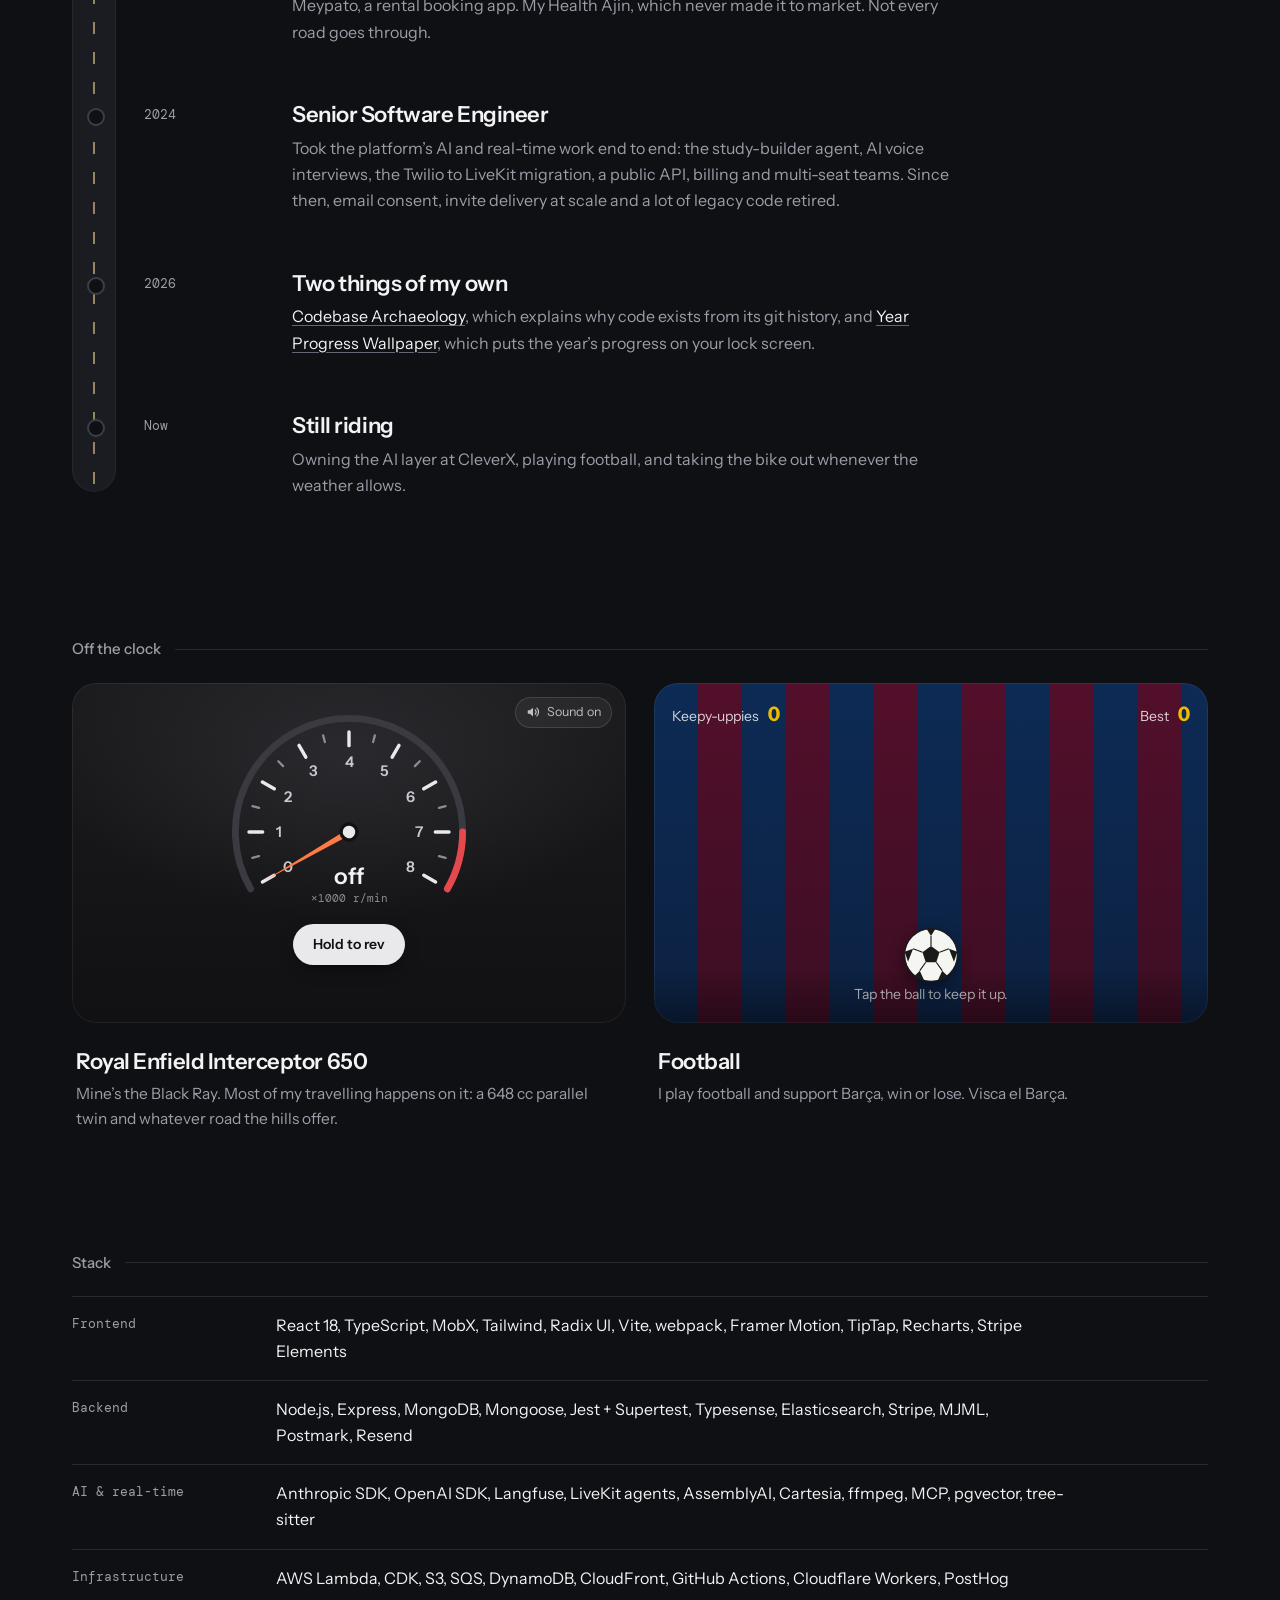
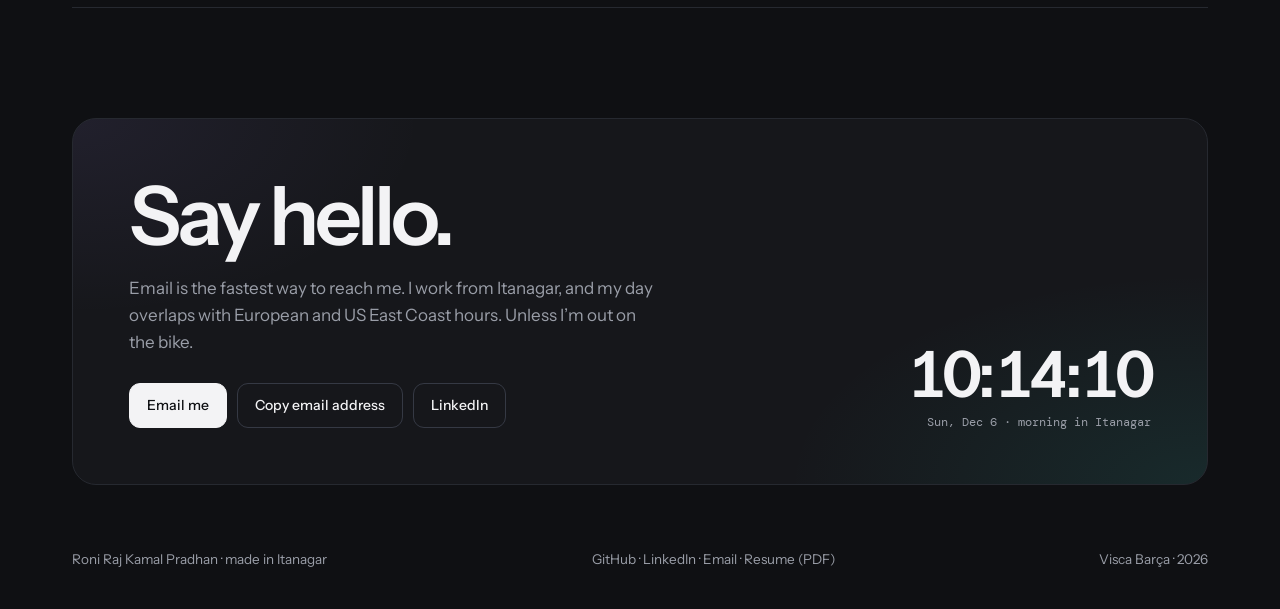
==== commit 24cec058: "Remove the 3D bike turntable from Off the clock The rev counter now has its own panel next to the fo" ====
--- a/index.html
+++ b/index.html
@@ -412,10 +412,6 @@
     <div class="off-grid">
       <article class="panel moto">
         <div class="play">
-          <div class="spin" id="spin" tabindex="0" role="img" aria-label="3D model of a Royal Enfield Continental GT 650, the Interceptor’s café-racer twin. Drag or use the arrow keys to turn it.">
-            <img src="assets/interceptor/spin-00.webp" alt="" width="800" height="500" loading="lazy" decoding="async" draggable="false">
-            <span class="hint" aria-hidden="true">Drag to see it from every side</span>
-          </div>
           <div class="dash">
             <button type="button" class="snd" id="snd" aria-pressed="true"><svg viewBox="0 0 16 16" aria-hidden="true"><path class="spk" d="M2 6h2.5L8 3v10L4.5 10H2z"/><path class="w1" d="M10.5 5.5a3.5 3.5 0 0 1 0 5"/><path class="w2" d="M12.5 3.5a6.5 6.5 0 0 1 0 9"/><path class="x" d="M11 6l4 4M15 6l-4 4"/></svg><span>Sound on</span></button>
           <svg class="gauge" viewBox="-110 -110 220 180" aria-hidden="true">
@@ -423,7 +419,7 @@
             <path class="red" d="M52.6,-85.1 A100,100 0 0 1 83.9,54.5"/>
             <g class="ticks"></g>
             <g class="needle"><path d="M-3,6 L0,-86 L3,6 Z"/><circle r="7"/></g>
-            <text class="rpm" y="46" text-anchor="middle">idle</text>
+            <text class="rpm" y="46" text-anchor="middle">off</text>
             <text class="unit" y="62" text-anchor="middle">×1000 r/min</text>
           </svg>
             <button type="button" class="throttle" id="throttle">Hold to rev</button>
@@ -431,7 +427,7 @@
           </div>
         </div>
         <h3>Royal Enfield Interceptor 650</h3>
-        <p>Mine’s the Black Ray. Most of my travelling happens on it: a 648 cc parallel twin and whatever road the hills offer. The model above is its café-racer twin, the Continental GT 650: same 648 cc engine, frame and wheels. Drag it to see all 360°.
+        <p>Mine’s the Black Ray. Most of my travelling happens on it: a 648 cc parallel twin and whatever road the hills offer.
       </article>
       <article class="panel fball">
         <div class="play pitch" id="pitch">
--- a/css/styles.css
+++ b/css/styles.css
@@ -497,18 +497,10 @@
 .panel > p { margin: 0 4px; color: var(--muted); font-size: 15.5px; line-height: 1.6; max-width: 52ch; }
 .panel .say { position: absolute; left: 0; right: 0; bottom: 18px; margin: 0; text-align: center; font-size: 14px; color: rgba(255, 255, 255, .75); min-height: 1.4em; }
 
-.moto { grid-column: 1 / -1; }
 .moto .play {
-  height: 420px; display: grid; grid-template-columns: minmax(0, 1.55fr) minmax(0, 1fr); align-items: center;
-  background: radial-gradient(70% 80% at 35% 30%, #2C2C31, transparent 70%), linear-gradient(#1B1B1E, #111113);
-}
-.spin { position: relative; height: 100%; display: grid; place-items: center; cursor: grab; touch-action: pan-y; user-select: none; -webkit-user-select: none; }
-.spin:active { cursor: grabbing; }
-.spin img { width: 100%; height: auto; pointer-events: none; }
-.spin .hint { position: absolute; left: 22px; bottom: 18px; font-size: 13px; color: rgba(255, 255, 255, .55); transition: opacity .4s ease; }
-.spin.used .hint { opacity: 0; }
-.moto.shake .spin img { animation: shake .05s linear infinite; }
-.dash { position: relative; height: 100%; display: grid; place-items: center; align-content: center; gap: 6px; padding-bottom: 34px; border-left: 1px solid rgba(255, 255, 255, .06); }
+  background: radial-gradient(80% 70% at 50% 20%, #2A2A2E, transparent 70%), linear-gradient(#1B1B1E, #111113);
+}
+.dash { position: relative; height: 100%; display: grid; place-items: center; align-content: center; gap: 6px; padding-bottom: 34px; }
 .gauge { width: min(250px, 78%); height: auto; overflow: visible; }
 .gauge .track { fill: none; stroke: #3A3B40; stroke-width: 6; stroke-linecap: round; }
 .gauge .red { fill: none; stroke: #E5484D; stroke-width: 6; stroke-linecap: round; }
@@ -581,10 +573,6 @@
 /* responsive --------------------------------------------------------- */
 @media (max-width: 1000px) {
   .off-grid { grid-template-columns: minmax(0, 1fr); }
-  .moto .play { height: auto; grid-template-columns: minmax(0, 1fr); }
-  .spin { height: auto; aspect-ratio: 16 / 10; }
-  .spin img { width: 100%; }
-  .dash { border-left: 0; border-top: 1px solid rgba(255, 255, 255, .06); padding: 24px 0 48px; }
   .more { grid-template-columns: repeat(2, minmax(0, 1fr)); }
   .proj.wide .info { grid-template-columns: minmax(0, 1fr); }
   .proj.wide .info .cap, .proj.wide .info .out { grid-column: 1; grid-row: auto; margin-top: 8px; }
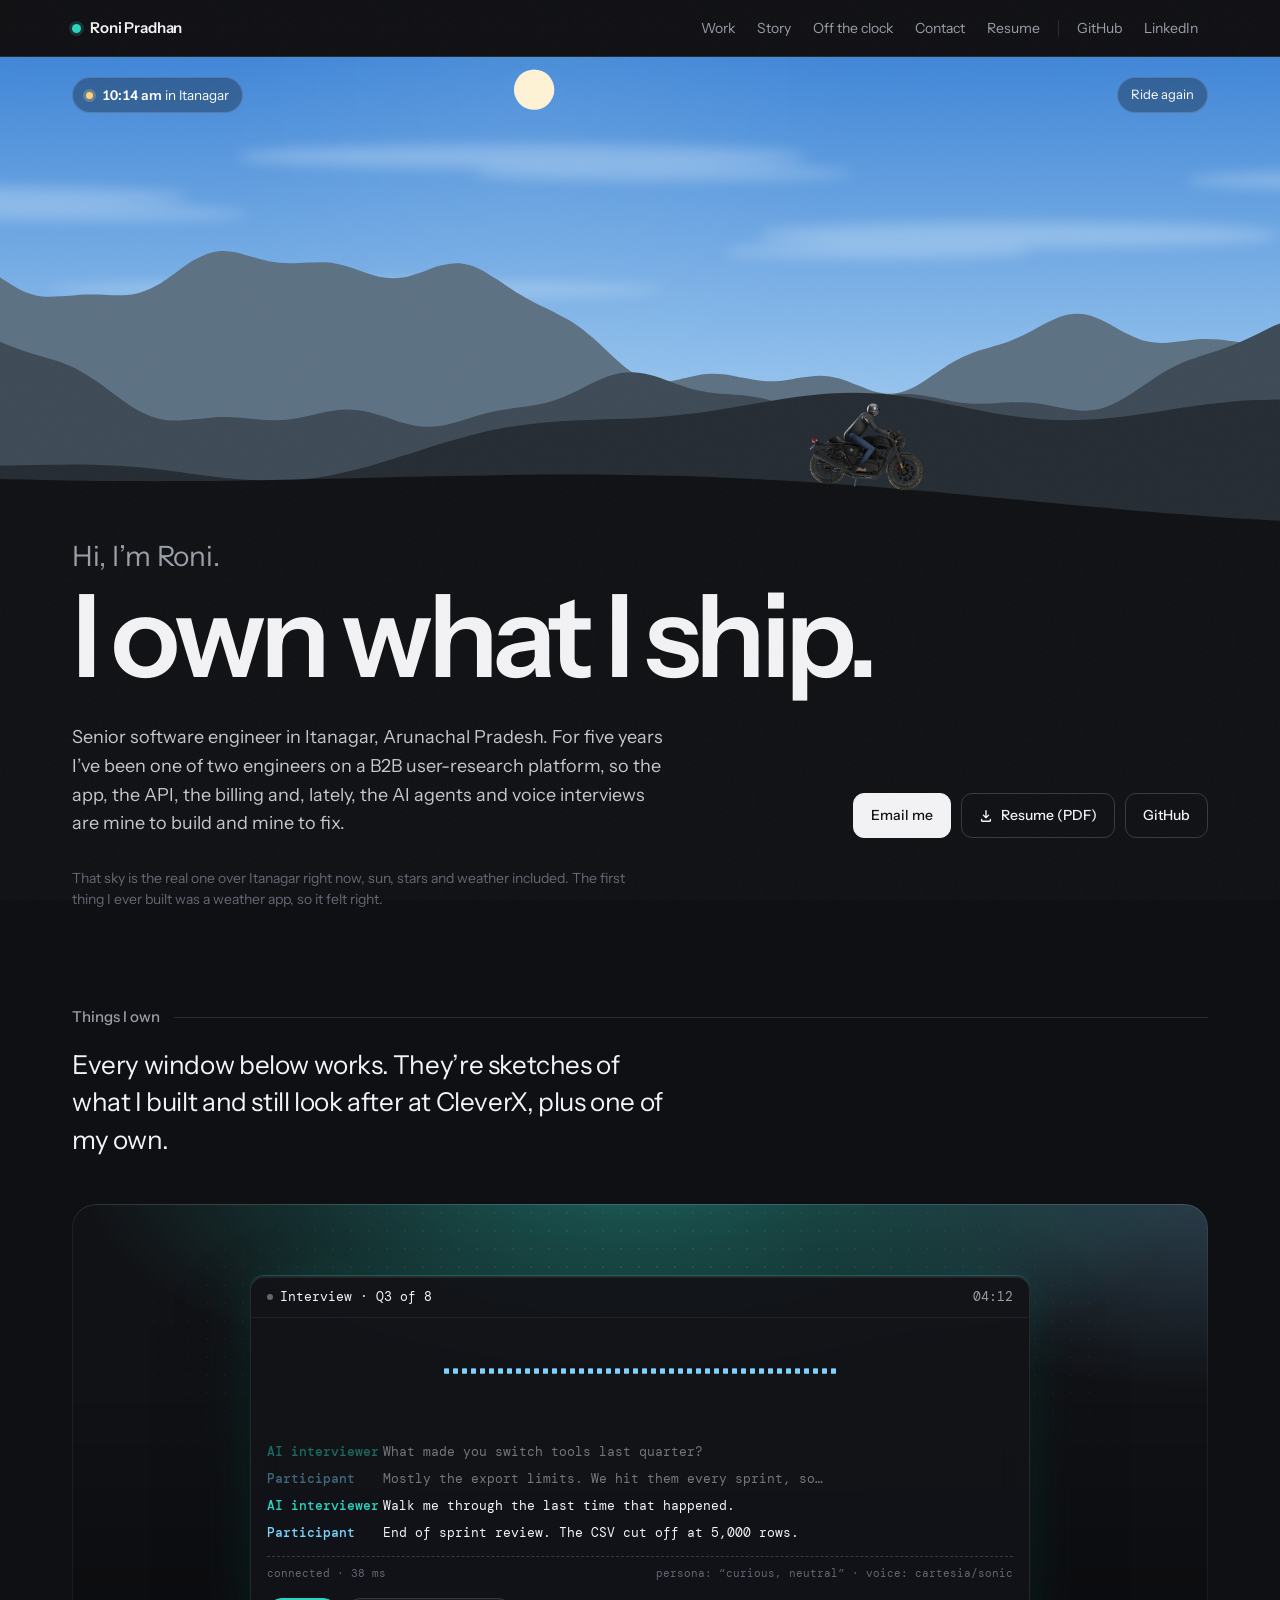
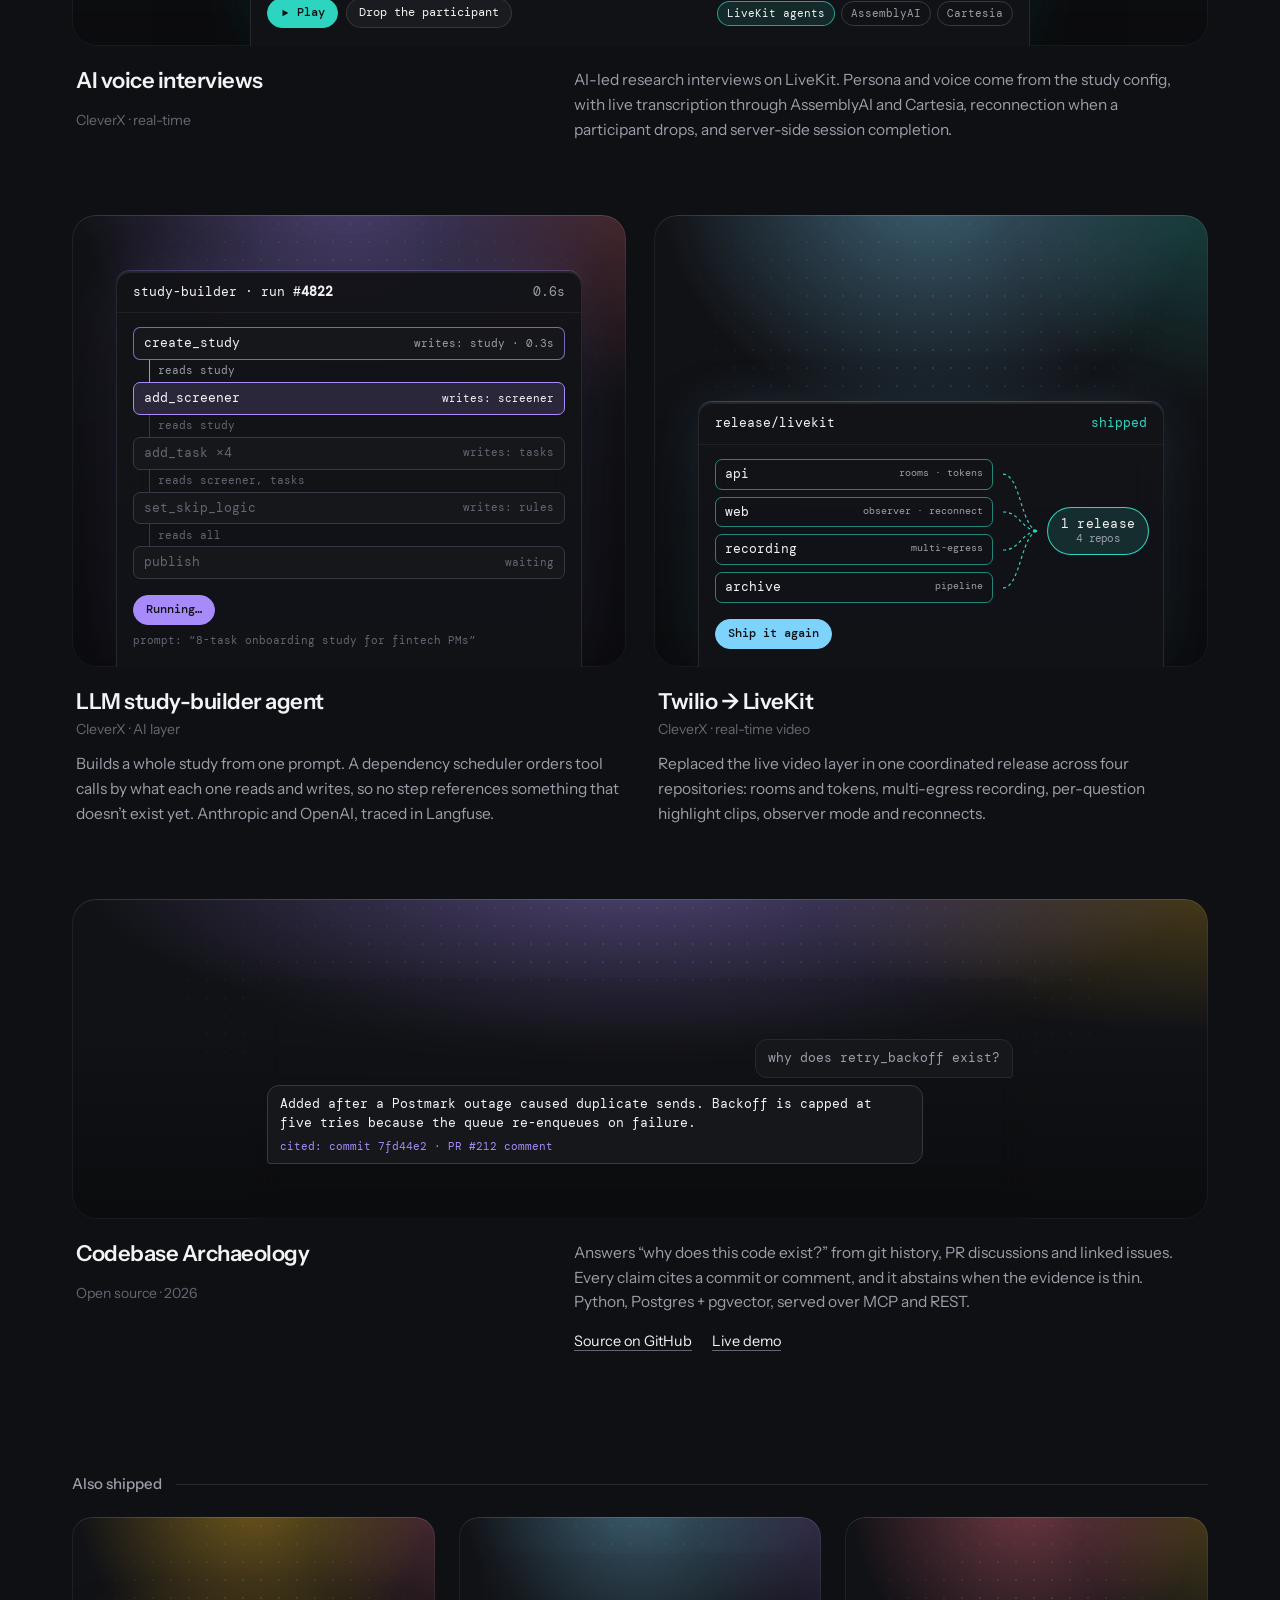
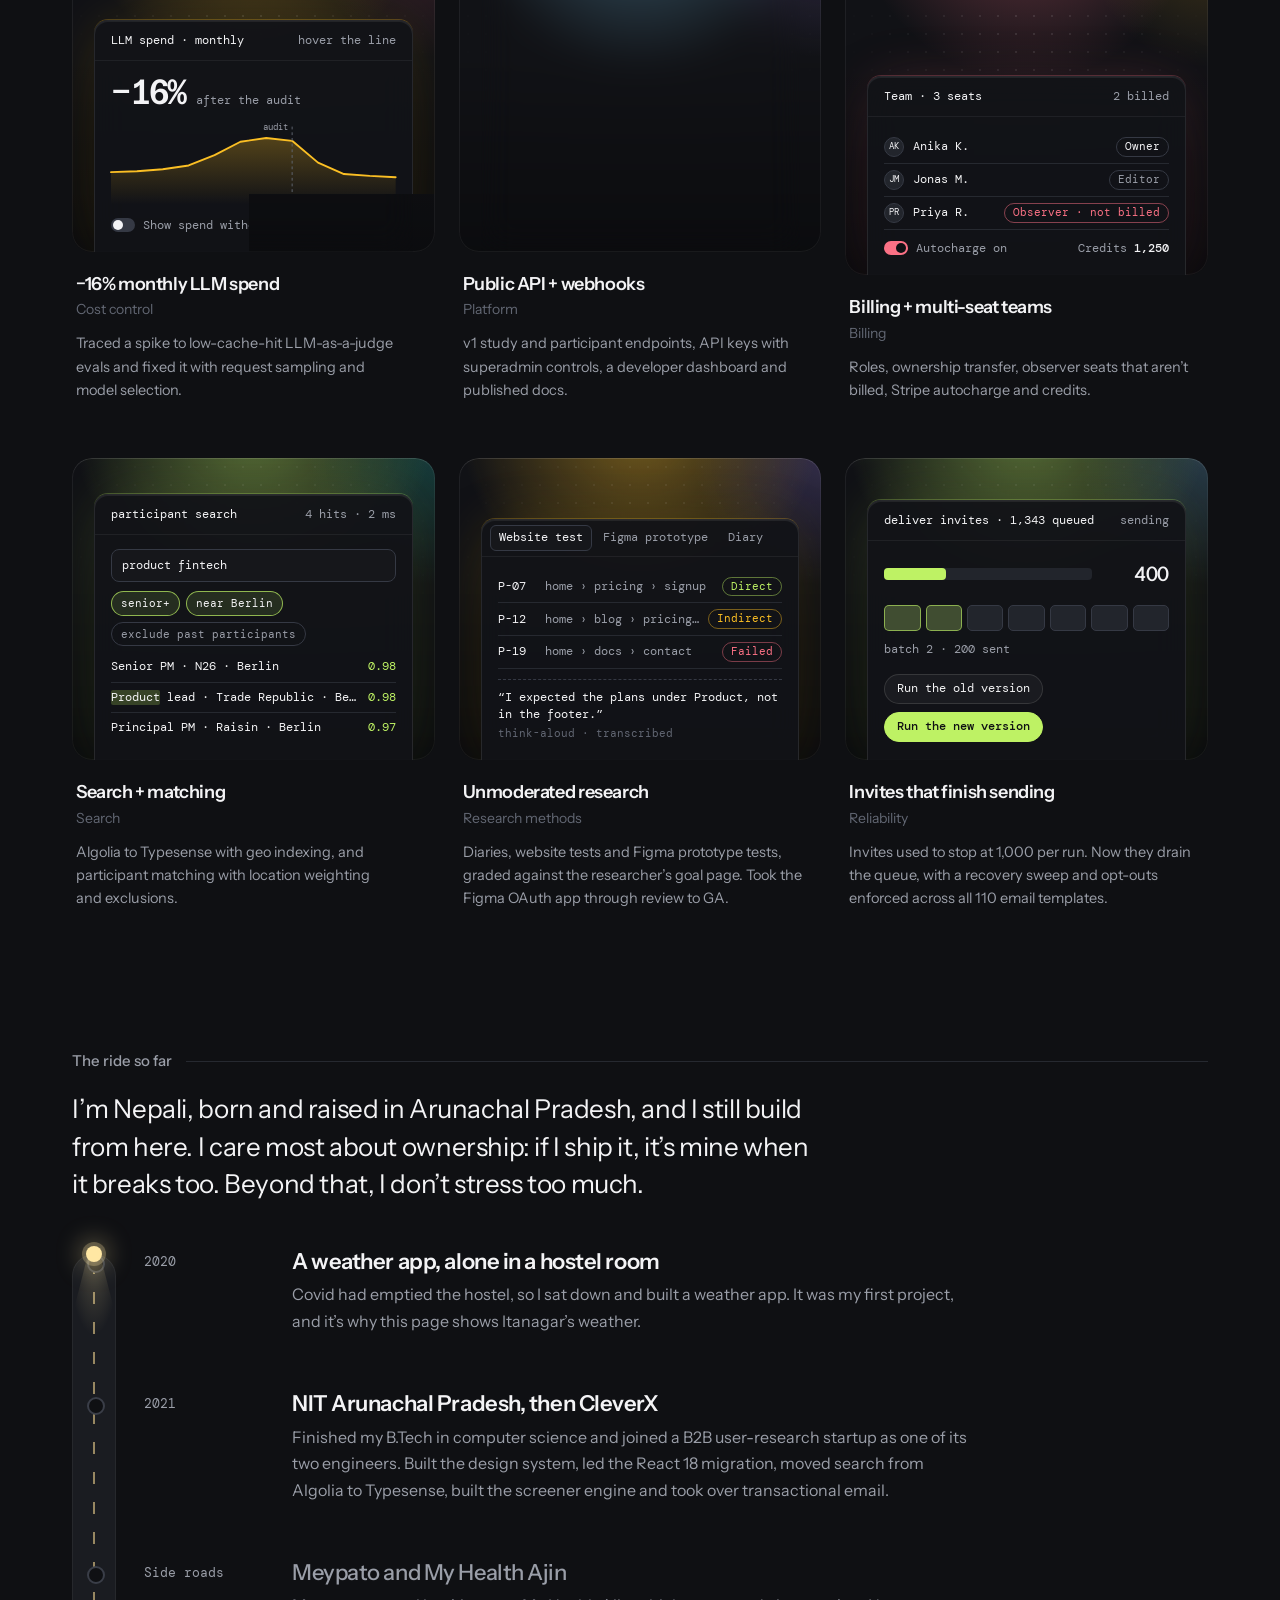
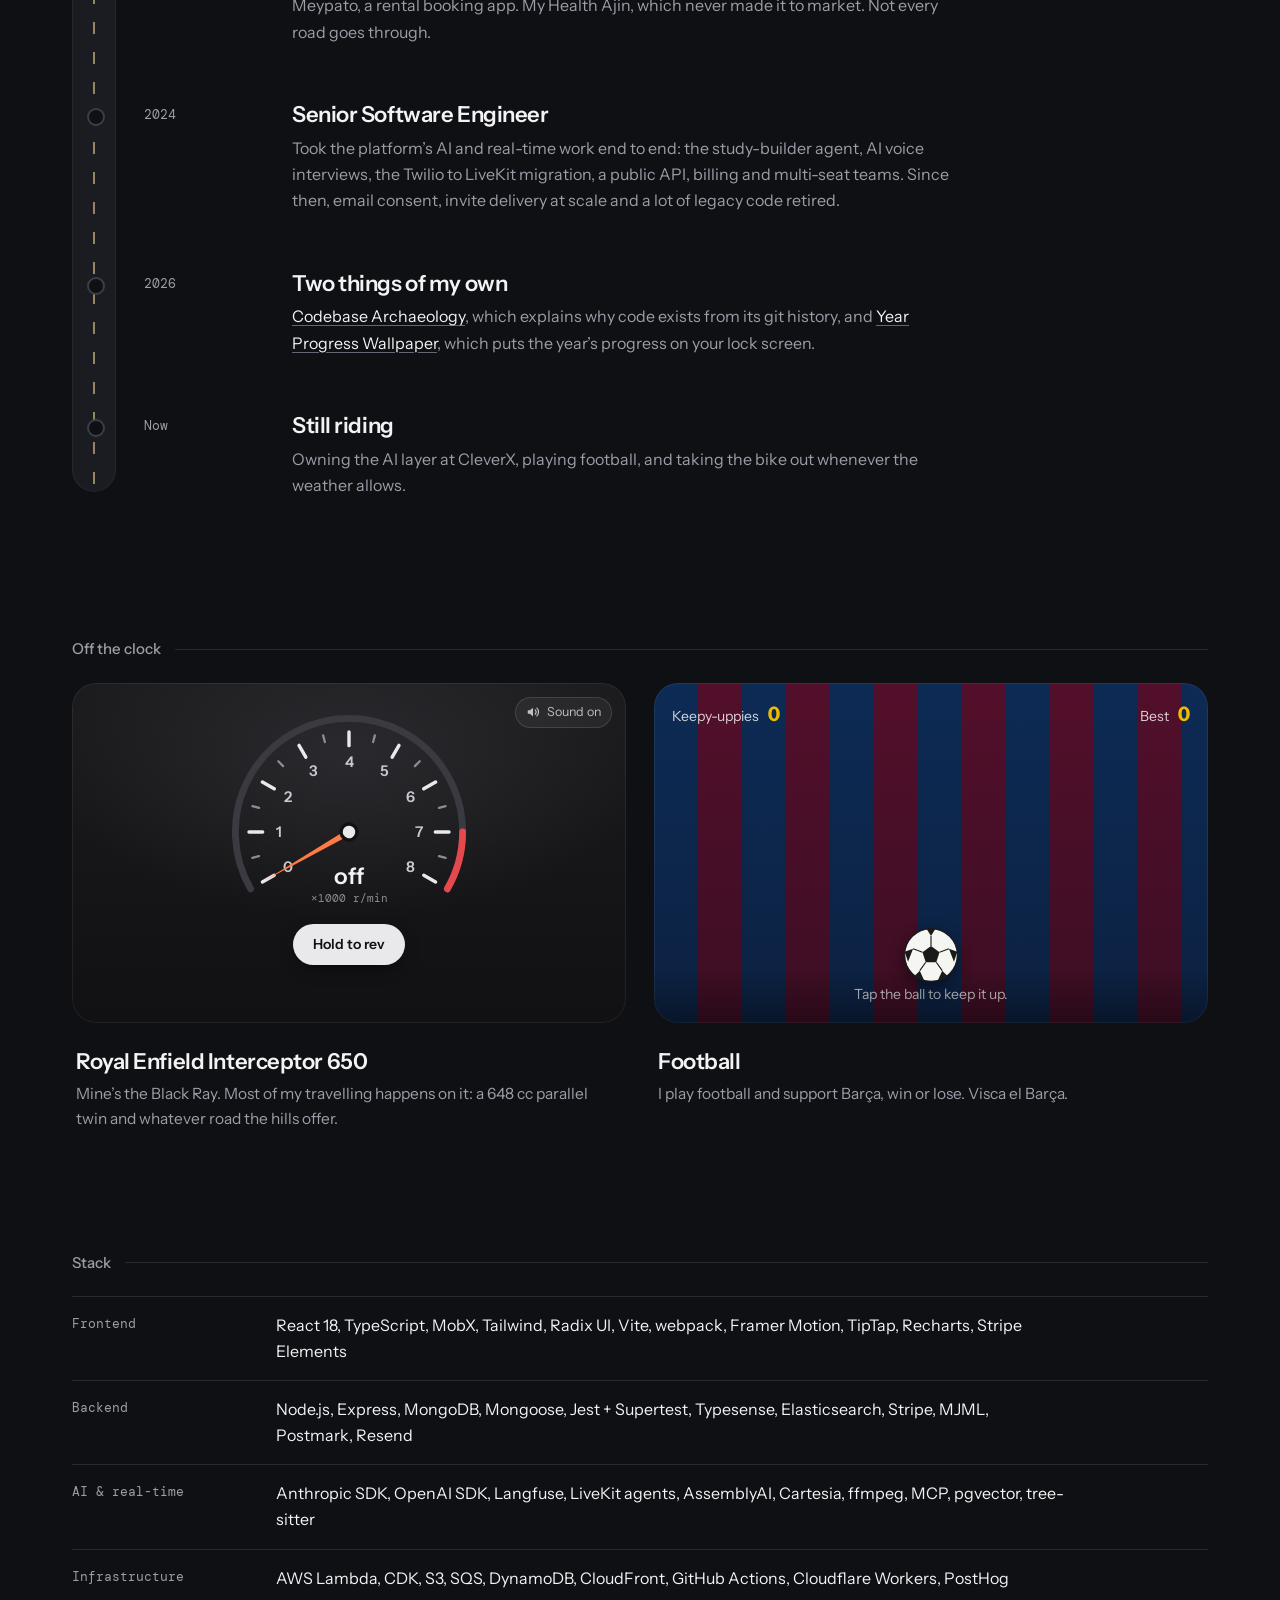
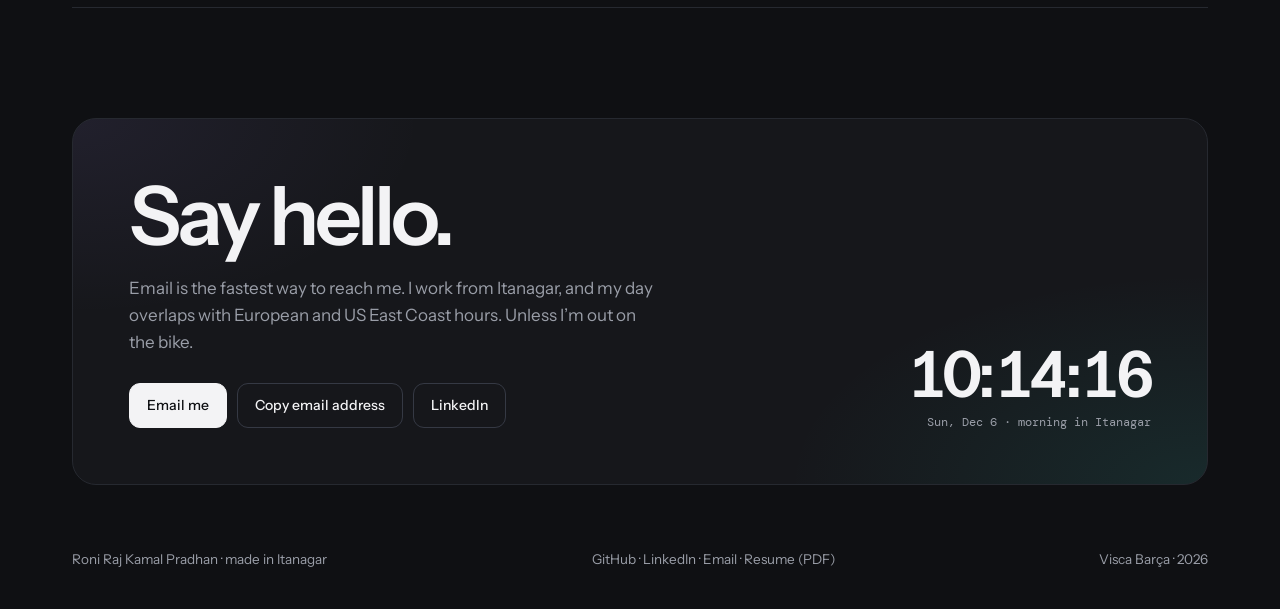
==== commit 46a9f383: "Share the keepy-uppy record across visitors The Worker now serves /api/keepy from a Workers KV names" ====
--- a/index.html
+++ b/index.html
@@ -431,11 +431,21 @@
       </article>
       <article class="panel fball">
         <div class="play pitch" id="pitch">
-          <p class="score"><span>Keepy-uppies <b id="kc">0</b></span><span>Best <b id="kb">0</b></span></p>
+          <p class="score"><span>Keepy-uppies <b id="kc">0</b></span><span class="rec"><span id="kl">Best</span> <b id="kb">0</b><small id="kn"></small></span></p>
           <button type="button" class="ball" id="ball" aria-label="Kick the ball">
             <svg viewBox="-50 -50 100 100" aria-hidden="true"><circle r="47" class="leather"/><path class="patch" d="M0,-16 L15.2,-4.9 L9.4,12.9 L-9.4,12.9 L-15.2,-4.9 Z"/><path class="seam" d="M0,-16 L0,-34 M15.2,-4.9 L32,-11 M9.4,12.9 L20,28 M-9.4,12.9 L-20,28 M-15.2,-4.9 L-32,-11"/><path class="patch" d="M-8,-47 L8,-47 L0,-34 Z M47,-6 L41,12 L32,-11 Z M30,38 L12,46 L20,28 Z M-30,38 L-12,46 L-20,28 Z M-47,-6 L-41,12 L-32,-11 Z"/></svg>
           </button>
           <p class="say" id="kick-say" aria-live="polite">Tap the ball to keep it up.</p>
+          <form class="claim" id="claim" hidden>
+            <p class="claim-h">New record: <b id="claim-n">0</b></p>
+            <label for="claim-name">Put your name on it</label>
+            <div class="claim-row">
+              <input id="claim-name" name="name" maxlength="20" autocomplete="nickname" spellcheck="false" required placeholder="Your name">
+              <button type="submit">Save</button>
+            </div>
+            <button type="button" class="claim-skip" id="claim-skip">Skip</button>
+            <p class="claim-err" id="claim-err" aria-live="polite"></p>
+          </form>
         </div>
         <h3>Football</h3>
         <p>I play football and support Barça, win or lose. Visca el Barça.</p>
--- a/css/styles.css
+++ b/css/styles.css
@@ -545,6 +545,26 @@
 .ball .patch { fill: #1A1A1A; }
 .ball .seam { stroke: #1A1A1A; stroke-width: 2; fill: none; }
 .fball .say.cheer { color: #EDBB00; font-weight: 600; }
+.score .rec { text-align: right; }
+.score .rec small { display: block; margin-top: 2px; font-size: 12px; color: rgba(255, 255, 255, .6); max-width: 18ch; overflow: hidden; text-overflow: ellipsis; white-space: nowrap; margin-left: auto; }
+.claim {
+  position: absolute; inset: 0; z-index: 3; display: grid; place-content: center; justify-items: center; gap: 8px; padding: 20px;
+  background: rgba(8, 10, 20, .72); backdrop-filter: blur(4px); -webkit-backdrop-filter: blur(4px); text-align: center;
+}
+.claim[hidden] { display: none; }
+.claim-h { margin: 0; font-size: 18px; font-weight: 600; color: #fff; }
+.claim-h b { color: #EDBB00; }
+.claim label { font-size: 14px; color: rgba(255, 255, 255, .75); }
+.claim-row { display: flex; gap: 8px; }
+.claim input {
+  width: min(220px, 55vw); padding: 9px 12px; border-radius: 10px; font: inherit; font-size: 15px; color: #fff;
+  background: rgba(255, 255, 255, .08); border: 1px solid rgba(255, 255, 255, .25); outline: none;
+}
+.claim input:focus { border-color: #EDBB00; }
+.claim button[type="submit"] { padding: 9px 16px; border-radius: 10px; border: 0; font: inherit; font-weight: 600; font-size: 14px; color: #111; background: #EDBB00; cursor: pointer; }
+.claim button[type="submit"]:disabled { opacity: .6; cursor: default; }
+.claim-skip { background: none; border: 0; color: rgba(255, 255, 255, .6); font: inherit; font-size: 13px; cursor: pointer; text-decoration: underline; text-underline-offset: 3px; }
+.claim-err { margin: 0; min-height: 1.3em; font-size: 13px; color: #FF9A8A; }
 
 .stack { margin: 0; }
 .stack > div { display: grid; grid-template-columns: 180px 1fr; gap: 24px; padding: 16px 0; border-top: 1px solid var(--border); }
